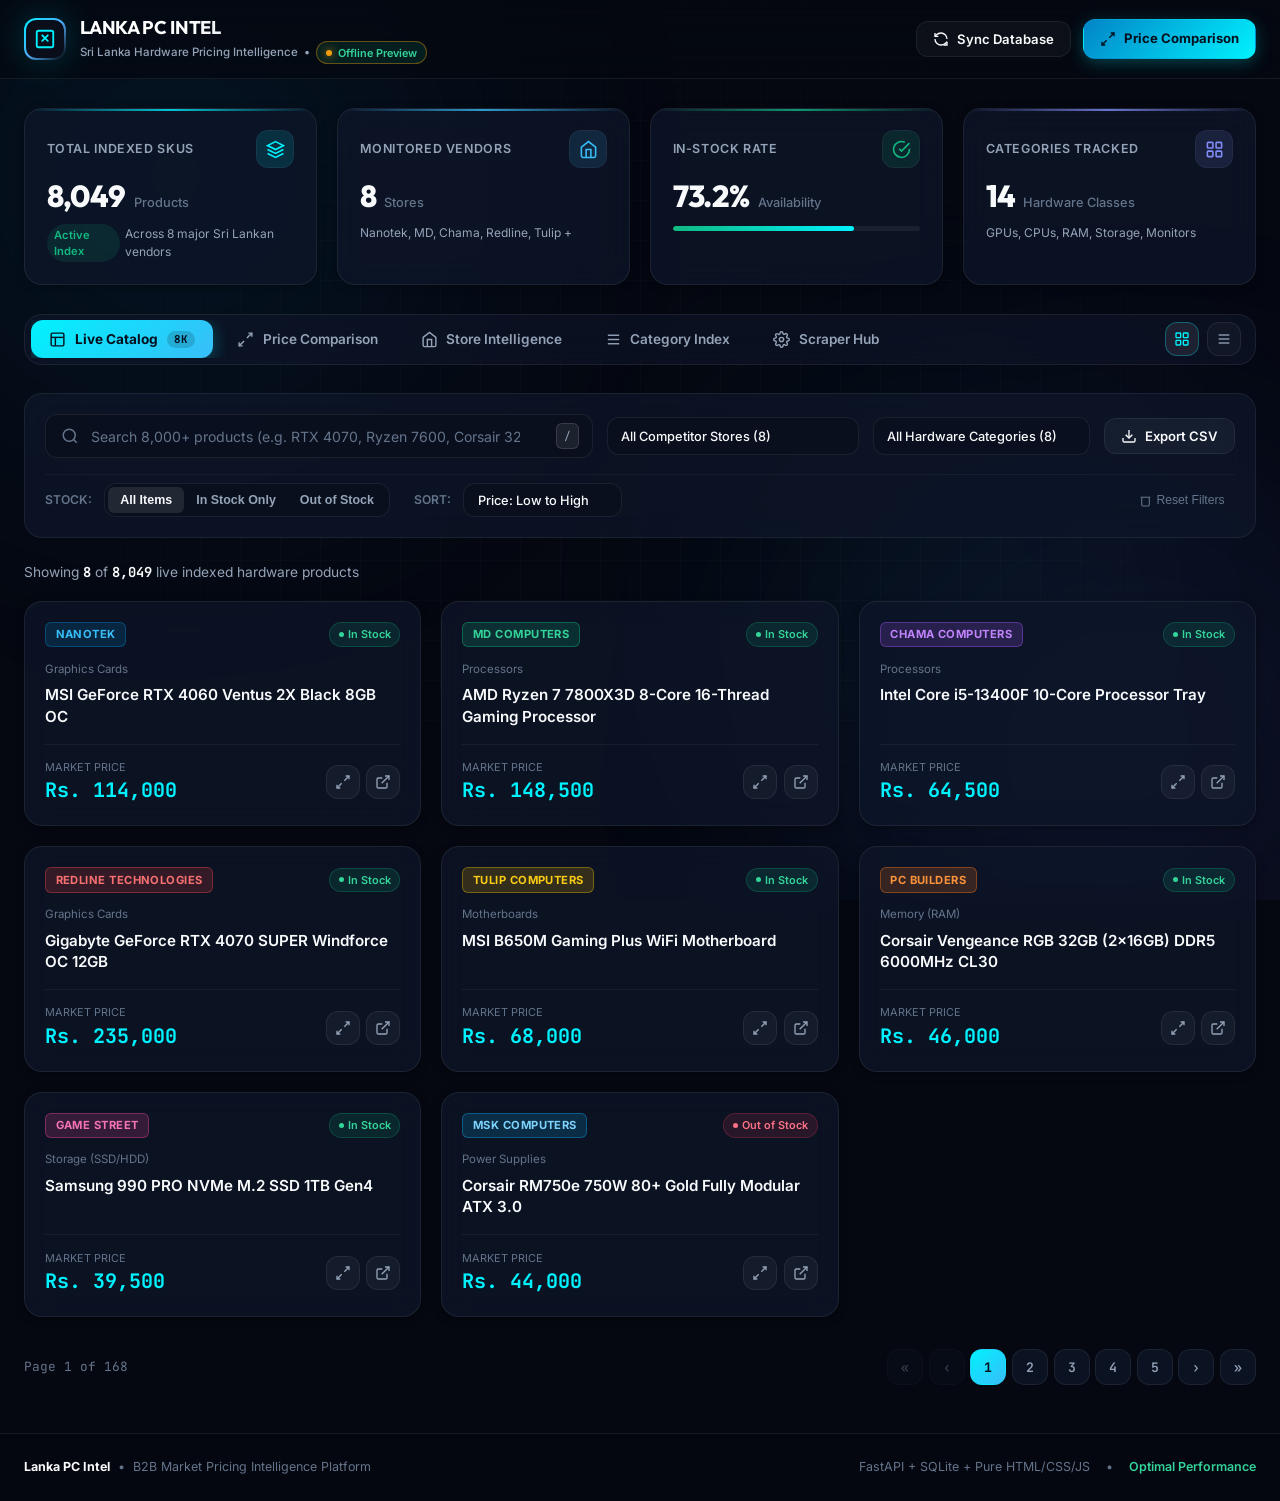
==== index.html @ e661ffe9 "feat: complete pricing intelligence pipeline, store scrapers, and live dashboard" ====
<!DOCTYPE html>
<html lang="en">
<head>
  <meta charset="UTF-8" />
  <meta name="viewport" content="width=device-width, initial-scale=1.0" />
  <title>Lanka PC Intel - Sri Lanka Hardware Market Pricing Intelligence</title>
  <meta name="description" content="Executive B2B Competitor Pricing Intelligence & Scraping Portal for Sri Lankan PC Hardware Stores." />

  <!-- Google Fonts: Outfit (Headings), Inter (Body), JetBrains Mono (Code/Prices) -->
  <link rel="preconnect" href="https://fonts.googleapis.com">
  <link rel="preconnect" href="https://fonts.gstatic.com" crossorigin>
  <link href="https://fonts.googleapis.com/css2?family=Inter:wght@300;400;500;600;700&family=JetBrains+Mono:wght@400;600;700&family=Outfit:wght@400;500;600;700;800&display=swap" rel="stylesheet">

  <!-- Vanilla CSS Stylesheet (Relative Path for standalone support) -->
  <link rel="stylesheet" href="static/css/style.css" />
</head>
<body>
  <!-- Ambient Animated Lighting & Grid Background -->
  <div class="ambient-background" aria-hidden="true">
    <div class="ambient-orb orb-1"></div>
    <div class="ambient-orb orb-2"></div>
    <div class="ambient-orb orb-3"></div>
    <div class="ambient-grid"></div>
  </div>

  <div class="app-wrapper">
    <!-- Sticky Glassmorphic Header -->
    <header class="app-header">
      <div class="header-inner">
        <a href="/" class="brand-section" title="Lanka PC Intelligence">
          <div class="brand-logo-icon">
            <div class="logo-inner">
              <svg xmlns="http://www.w3.org/2000/svg" viewBox="0 0 24 24" fill="none" stroke="currentColor" stroke-width="2" stroke-linecap="round" stroke-linejoin="round">
                <rect width="18" height="18" x="3" y="3" rx="2"/>
                <path d="m9 8 3 3-3 3"/>
                <path d="m15 8-3 3 3 3"/>
              </svg>
            </div>
          </div>
          <div class="brand-details">
            <h1 class="brand-title">LANKA PC INTEL</h1>
            <div class="brand-subtitle">
              <span>Sri Lanka Hardware Pricing Intelligence</span>
              <span>•</span>
              <span id="systemStatusBadge" class="status-badge">
                <span class="pulsing-dot"></span>
                <span>Live Intelligence</span>
              </span>
            </div>
          </div>
        </a>

        <!-- Header Actions -->
        <div class="header-actions">
          <button id="syncDbBtn" class="btn btn-glass" title="Recompile dataset from scraped store CSVs">
            <svg xmlns="http://www.w3.org/2000/svg" viewBox="0 0 24 24" fill="none" stroke="currentColor" stroke-width="2"><path d="M21 12a9 9 0 0 0-9-9 9.75 9.75 0 0 0-6.74 2.74L3 8"/><path d="M3 3v5h5"/><path d="M3 12a9 9 0 0 0 9 9 9.75 9.75 0 0 0 6.74-2.74L21 16"/><path d="M16 21h5v-5"/></svg>
            Sync Database
          </button>
          <a href="#compare" class="btn btn-primary" onclick="window.switchTab('compare')">
            <svg xmlns="http://www.w3.org/2000/svg" viewBox="0 0 24 24" fill="none" stroke="currentColor" stroke-width="2"><path d="M16 3h5v5"/><path d="M8 21H3v-5"/><path d="M21 3 14 10"/><path d="M3 21l7-7"/></svg>
            Price Comparison
          </a>
        </div>
      </div>
    </header>

    <!-- Main Container -->
    <main class="main-container">
      <!-- Executive KPI Cards -->
      <section class="kpi-grid" aria-label="Executive Metrics">
        <div class="kpi-card" style="--border-color: #00f2fe; --icon-bg: rgba(0, 242, 254, 0.12); --icon-color: #00f2fe;">
          <div class="kpi-top">
            <span class="kpi-label">Total Indexed SKUs</span>
            <div class="kpi-icon-wrapper">
              <svg xmlns="http://www.w3.org/2000/svg" viewBox="0 0 24 24" fill="none" stroke="currentColor" stroke-width="2"><polygon points="12 2 2 7 12 12 22 7 12 2"/><polyline points="2 17 12 22 22 17"/><polyline points="2 12 12 17 22 12"/></svg>
            </div>
          </div>
          <div class="kpi-value-row">
            <span id="kpiTotalSkus" class="kpi-value">8,049</span>
            <span class="kpi-unit">Products</span>
          </div>
          <div class="kpi-footer">
            <span class="trend-pill trend-up">Active Index</span> Across 8 major Sri Lankan vendors
          </div>
        </div>

        <div class="kpi-card" style="--border-color: #38bdf8; --icon-bg: rgba(56, 189, 248, 0.12); --icon-color: #38bdf8;">
          <div class="kpi-top">
            <span class="kpi-label">Monitored Vendors</span>
            <div class="kpi-icon-wrapper">
              <svg xmlns="http://www.w3.org/2000/svg" viewBox="0 0 24 24" fill="none" stroke="currentColor" stroke-width="2"><path d="M3 9l9-7 9 7v11a2 2 0 0 1-2 2H5a2 2 0 0 1-2-2z"/><polyline points="9 22 9 12 15 12 15 22"/></svg>
            </div>
          </div>
          <div class="kpi-value-row">
            <span id="kpiActiveStores" class="kpi-value">8</span>
            <span class="kpi-unit">Stores</span>
          </div>
          <div class="kpi-footer">
            <span>Nanotek, MD, Chama, Redline, Tulip +</span>
          </div>
        </div>

        <div class="kpi-card" style="--border-color: #10b981; --icon-bg: rgba(16, 185, 129, 0.12); --icon-color: #10b981;">
          <div class="kpi-top">
            <span class="kpi-label">In-Stock Rate</span>
            <div class="kpi-icon-wrapper">
              <svg xmlns="http://www.w3.org/2000/svg" viewBox="0 0 24 24" fill="none" stroke="currentColor" stroke-width="2"><path d="M22 11.08V12a10 10 0 1 1-5.93-9.14"/><polyline points="22 4 12 14.01 9 11.01"/></svg>
            </div>
          </div>
          <div class="kpi-value-row">
            <span id="kpiInStockRate" class="kpi-value">73.2%</span>
            <span class="kpi-unit">Availability</span>
          </div>
          <div class="progress-track">
            <div id="kpiStockProgress" class="progress-bar" style="width: 73.2%;"></div>
          </div>
        </div>

        <div class="kpi-card" style="--border-color: #818cf8; --icon-bg: rgba(129, 140, 248, 0.12); --icon-color: #818cf8;">
          <div class="kpi-top">
            <span class="kpi-label">Categories Tracked</span>
            <div class="kpi-icon-wrapper">
              <svg xmlns="http://www.w3.org/2000/svg" viewBox="0 0 24 24" fill="none" stroke="currentColor" stroke-width="2"><rect width="7" height="7" x="3" y="3" rx="1"/><rect width="7" height="7" x="14" y="3" rx="1"/><rect width="7" height="7" x="14" y="14" rx="1"/><rect width="7" height="7" x="3" y="14" rx="1"/></svg>
            </div>
          </div>
          <div class="kpi-value-row">
            <span id="kpiCategories" class="kpi-value">14</span>
            <span class="kpi-unit">Hardware Classes</span>
          </div>
          <div class="kpi-footer">
            <span>GPUs, CPUs, RAM, Storage, Monitors</span>
          </div>
        </div>
      </section>

      <!-- Tab Navigation Bar -->
      <nav class="tabs-nav-wrapper" aria-label="Portal Navigation">
        <div class="tabs-group">
          <button class="tab-btn active" data-tab="catalog">
            <svg xmlns="http://www.w3.org/2000/svg" viewBox="0 0 24 24" fill="none" stroke="currentColor" stroke-width="2"><rect width="18" height="18" x="3" y="3" rx="2"/><path d="M3 9h18"/><path d="M9 21V9"/></svg>
            <span>Live Catalog</span>
            <span class="tab-count">8K</span>
          </button>

          <button class="tab-btn" data-tab="compare">
            <svg xmlns="http://www.w3.org/2000/svg" viewBox="0 0 24 24" fill="none" stroke="currentColor" stroke-width="2"><path d="M16 3h5v5"/><path d="M8 21H3v-5"/><path d="M21 3 14 10"/><path d="M3 21l7-7"/></svg>
            <span>Price Comparison</span>
          </button>

          <button class="tab-btn" data-tab="stores">
            <svg xmlns="http://www.w3.org/2000/svg" viewBox="0 0 24 24" fill="none" stroke="currentColor" stroke-width="2"><path d="M3 9l9-7 9 7v11a2 2 0 0 1-2 2H5a2 2 0 0 1-2-2z"/><polyline points="9 22 9 12 15 12 15 22"/></svg>
            <span>Store Intelligence</span>
          </button>

          <button class="tab-btn" data-tab="categories">
            <svg xmlns="http://www.w3.org/2000/svg" viewBox="0 0 24 24" fill="none" stroke="currentColor" stroke-width="2"><path d="M4 6h16"/><path d="M4 12h16"/><path d="M4 18h16"/></svg>
            <span>Category Index</span>
          </button>

          <button class="tab-btn" data-tab="scrapers">
            <svg xmlns="http://www.w3.org/2000/svg" viewBox="0 0 24 24" fill="none" stroke="currentColor" stroke-width="2"><circle cx="12" cy="12" r="3"/><path d="M19.4 15a1.65 1.65 0 0 0 .33 1.82l.06.06a2 2 0 0 1 0 2.83 2 2 0 0 1-2.83 0l-.06-.06a1.65 1.65 0 0 0-1.82-.33 1.65 1.65 0 0 0-1 1.51V21a2 2 0 0 1-2 2 2 2 0 0 1-2-2v-.09A1.65 1.65 0 0 0 9 19.4a1.65 1.65 0 0 0-1.82.33l-.06.06a2 2 0 0 1-2.83 0 2 2 0 0 1 0-2.83l.06-.06a1.65 1.65 0 0 0 .33-1.82 1.65 1.65 0 0 0-1.51-1H3a2 2 0 0 1-2-2 2 2 0 0 1 2-2h.09A1.65 1.65 0 0 0 4.6 9a1.65 1.65 0 0 0-.33-1.82l-.06-.06a2 2 0 0 1 0-2.83 2 2 0 0 1 2.83 0l.06.06a1.65 1.65 0 0 0 1.82.33H9a1.65 1.65 0 0 0 1-1.51V3a2 2 0 0 1 2-2 2 2 0 0 1 2 2v.09a1.65 1.65 0 0 0 1 1.51 1.65 1.65 0 0 0 1.82-.33l.06-.06a2 2 0 0 1 2.83 0 2 2 0 0 1 0 2.83l-.06.06a1.65 1.65 0 0 0-.33 1.82V9a1.65 1.65 0 0 0 1.51 1H21a2 2 0 0 1 2 2 2 2 0 0 1-2 2h-.09a1.65 1.65 0 0 0-1.51 1z"/></svg>
            <span>Scraper Hub</span>
          </button>
        </div>

        <div class="tab-meta-controls">
          <button id="viewGridBtn" class="view-toggle-btn active" title="Grid View">
            <svg xmlns="http://www.w3.org/2000/svg" viewBox="0 0 24 24" fill="none" stroke="currentColor" stroke-width="2"><rect width="7" height="7" x="3" y="3" rx="1"/><rect width="7" height="7" x="14" y="3" rx="1"/><rect width="7" height="7" x="14" y="14" rx="1"/><rect width="7" height="7" x="3" y="14" rx="1"/></svg>
          </button>
          <button id="viewTableBtn" class="view-toggle-btn" title="Table View">
            <svg xmlns="http://www.w3.org/2000/svg" viewBox="0 0 24 24" fill="none" stroke="currentColor" stroke-width="2"><path d="M4 6h16"/><path d="M4 12h16"/><path d="M4 18h16"/></svg>
          </button>
        </div>
      </nav>

      <!-- TAB 1: Live Market Catalog -->
      <section id="tab-catalog" class="tab-content active">
        <!-- Search & Filters Toolbar -->
        <div class="catalog-toolbar">
          <div class="search-main-row">
            <div class="search-input-box">
              <span class="search-icon-decor">
                <svg xmlns="http://www.w3.org/2000/svg" viewBox="0 0 24 24" fill="none" stroke="currentColor" stroke-width="2"><circle cx="11" cy="11" r="8"/><line x1="21" y1="21" x2="16.65" y2="16.65"/></svg>
              </span>
              <input id="catalogSearch" type="text" class="search-input" placeholder="Search 8,000+ products (e.g. RTX 4070, Ryzen 7600, Corsair 32GB, B650)..." />
              <span class="search-key-hint">/</span>
            </div>

            <select id="storeFilter" class="filter-select" style="min-width: 190px;">
              <option value="All">All Competitor Stores</option>
            </select>

            <select id="categoryFilter" class="filter-select" style="min-width: 190px;">
              <option value="All">All Hardware Categories</option>
            </select>

            <button id="exportCsvBtn" class="btn btn-glass" title="Export current results as CSV">
              <svg xmlns="http://www.w3.org/2000/svg" viewBox="0 0 24 24" fill="none" stroke="currentColor" stroke-width="2"><path d="M21 15v4a2 2 0 0 1-2 2H5a2 2 0 0 1-2-2v-4"/><polyline points="7 10 12 15 17 10"/><line x1="12" y1="15" x2="12" y2="3"/></svg>
              Export CSV
            </button>
          </div>

          <!-- Secondary Filters Row -->
          <div class="filter-pills-row">
            <span style="font-size: 0.76rem; color: var(--text-muted); font-weight: 600; text-transform: uppercase;">Stock:</span>
            <div class="stock-toggle-group">
              <button class="stock-toggle-btn active" data-val="All">All Items</button>
              <button class="stock-toggle-btn" data-val="In Stock">In Stock Only</button>
              <button class="stock-toggle-btn" data-val="Out of Stock">Out of Stock</button>
            </div>

            <span style="font-size: 0.76rem; color: var(--text-muted); font-weight: 600; text-transform: uppercase; margin-left: 0.75rem;">Sort:</span>
            <select id="sortSelect" class="filter-select" style="height: 34px;">
              <option value="price_asc">Price: Low to High</option>
              <option value="price_desc">Price: High to Low</option>
              <option value="title_asc">Name: A to Z</option>
              <option value="title_desc">Name: Z to A</option>
            </select>

            <button id="resetFiltersBtn" class="reset-filters-btn">
              <svg xmlns="http://www.w3.org/2000/svg" width="13" height="13" viewBox="0 0 24 24" fill="none" stroke="currentColor" stroke-width="2"><path d="M3 6h18"/><path d="M19 6v14c0 1-1 2-2 2H7c-1 0-2-1-2-2V6"/></svg>
              Reset Filters
            </button>
          </div>
        </div>

        <div class="catalog-header-bar">
          <div id="resultsCount" class="results-count-text">
            Loading hardware catalog...
          </div>
        </div>

        <div id="catalogGrid" class="catalog-grid"></div>

        <div id="catalogTableContainer" class="catalog-table-wrapper" style="display: none;">
          <table class="data-table">
            <thead>
              <tr>
                <th>Vendor</th>
                <th>Hardware Product Name</th>
                <th>Stock Status</th>
                <th style="text-align: right;">Price (LKR)</th>
                <th style="text-align: center;">Actions</th>
              </tr>
            </thead>
            <tbody id="catalogTableBody"></tbody>
          </table>
        </div>

        <div id="paginationWrapper" class="pagination-row"></div>
      </section>

      <!-- TAB 2: Cross-Store Price Comparison Matrix -->
      <section id="tab-compare" class="tab-content">
        <div class="compare-container">
          <div class="compare-hero-card">
            <h2 style="font-family: var(--font-display); font-size: 1.4rem; font-weight: 700; margin-bottom: 0.35rem;">
              Cross-Store Price Comparison Engine
            </h2>
            <p style="font-size: 0.86rem; color: var(--text-secondary); margin-bottom: 1.25rem;">
              Instantly compare identical GPU, CPU, and Component SKUs across all 8 vendors to pinpoint the lowest price and maximum market spread.
            </p>

            <div class="compare-search-row">
              <div class="search-input-box" style="flex: 1;">
                <span class="search-icon-decor">
                  <svg xmlns="http://www.w3.org/2000/svg" viewBox="0 0 24 24" fill="none" stroke="currentColor" stroke-width="2"><circle cx="11" cy="11" r="8"/><line x1="21" y1="21" x2="16.65" y2="16.65"/></svg>
                </span>
                <input id="compareInput" type="text" class="search-input" value="RTX 4060" placeholder="Enter hardware model to compare (e.g. RTX 4060, RTX 4070, 7800X3D, i5 13400)..." />
              </div>
              <button id="compareSubmitBtn" class="btn btn-primary">Compare Prices</button>
            </div>

            <div class="quick-compare-chips">
              <span class="quick-chip-label">Popular Hardware:</span>
              <button class="chip-btn active" data-model="RTX 4060" onclick="window.setCompareChip('RTX 4060')">RTX 4060</button>
              <button class="chip-btn" data-model="RTX 4070" onclick="window.setCompareChip('RTX 4070')">RTX 4070</button>
              <button class="chip-btn" data-model="RX 7800 XT" onclick="window.setCompareChip('RX 7800 XT')">RX 7800 XT</button>
              <button class="chip-btn" data-model="7800X3D" onclick="window.setCompareChip('7800X3D')">Ryzen 7 7800X3D</button>
              <button class="chip-btn" data-model="13400" onclick="window.setCompareChip('13400')">Intel i5 13400</button>
              <button class="chip-btn" data-model="DDR5 32GB" onclick="window.setCompareChip('DDR5 32GB')">32GB DDR5</button>
              <button class="chip-btn" data-model="1TB NVMe" onclick="window.setCompareChip('1TB NVMe')">1TB NVMe Gen4</button>
            </div>
          </div>

          <div id="compareResultsArea"></div>
        </div>
      </section>

      <!-- TAB 3: Competitor Store Intelligence -->
      <section id="tab-stores" class="tab-content">
        <div style="margin-bottom: 1.5rem;">
          <h2 style="font-family: var(--font-display); font-size: 1.4rem; font-weight: 700;">
            Monitored Competitor Stores (Sri Lanka)
          </h2>
          <p style="font-size: 0.85rem; color: var(--text-secondary);">
            Real-time catalog volume, in-stock availability rates, and scraper connectivity per store.
          </p>
        </div>
        <div id="storesGridContainer" class="stores-grid"></div>
      </section>

      <!-- TAB 4: Hardware Taxonomy & Pricing Index -->
      <section id="tab-categories" class="tab-content">
        <div style="margin-bottom: 1.5rem;">
          <h2 style="font-family: var(--font-display); font-size: 1.4rem; font-weight: 700;">
            Hardware Taxonomy Pricing Index
          </h2>
          <p style="font-size: 0.85rem; color: var(--text-secondary);">
            Distribution analysis: average, minimum, and maximum market prices across hardware categories.
          </p>
        </div>
        <div class="catalog-table-wrapper">
          <table class="data-table">
            <thead>
              <tr>
                <th>Hardware Category</th>
                <th style="text-align: right;">Indexed SKUs</th>
                <th style="text-align: right;">Average Price (LKR)</th>
                <th style="text-align: right;">Minimum Price</th>
                <th style="text-align: right;">Maximum Price</th>
              </tr>
            </thead>
            <tbody id="categoryTableBody"></tbody>
          </table>
        </div>
      </section>

      <!-- TAB 5: Scraper Operations Hub -->
      <section id="tab-scrapers" class="tab-content">
        <div class="scraper-hub-container">
          <div class="scraper-hub-banner">
            <div>
              <h2 style="font-family: var(--font-display); font-size: 1.35rem; font-weight: 700; margin-bottom: 0.25rem;">
                Scraper Operations & Ingestion Pipeline
              </h2>
              <p style="font-size: 0.85rem; color: var(--text-secondary); max-width: 600px;">
                Manage the 11 targeted scrapers spanning CSR, SSR, and Playwright browsers. Trigger one-click master dataset recompilation and SQLite DB synchronization.
              </p>
            </div>
            <button id="recompileTriggerBtn" class="btn btn-primary">
              <svg xmlns="http://www.w3.org/2000/svg" viewBox="0 0 24 24" fill="none" stroke="currentColor" stroke-width="2"><path d="M21 12a9 9 0 0 0-9-9 9.75 9.75 0 0 0-6.74 2.74L3 8"/><path d="M3 3v5h5"/><path d="M3 12a9 9 0 0 0 9 9 9.75 9.75 0 0 0 6.74-2.74L21 16"/><path d="M16 21h5v-5"/></svg>
              Re-Index & Compile Master Database
            </button>
          </div>

          <div id="scraperGrid" class="scraper-grid"></div>
        </div>
      </section>
    </main>

    <!-- Product Quick View Modal Dialog -->
    <div id="productModal" class="modal-backdrop" aria-hidden="true">
      <div class="modal-window">
        <div class="modal-header">
          <h3 id="modalTitle" class="modal-title">Product Details</h3>
          <button id="modalCloseBtn" class="modal-close-btn" title="Close">
            <svg xmlns="http://www.w3.org/2000/svg" width="20" height="20" viewBox="0 0 24 24" fill="none" stroke="currentColor" stroke-width="2"><line x1="18" y1="6" x2="6" y2="18"/><line x1="6" y1="6" x2="18" y2="18"/></svg>
          </button>
        </div>
        <div id="modalBody" class="modal-body"></div>
      </div>
    </div>

    <!-- Toast Notifications Floating Container -->
    <div id="toastContainer" class="toast-container" aria-live="polite"></div>

    <!-- Application Footer -->
    <footer class="app-footer">
      <div class="footer-inner">
        <div style="display: flex; align-items: center; gap: 0.5rem;">
          <strong style="color: var(--text-primary);">Lanka PC Intel</strong>
          <span>•</span>
          <span>B2B Market Pricing Intelligence Platform</span>
        </div>
        <div style="display: flex; align-items: center; gap: 1rem;">
          <span>FastAPI + SQLite + Pure HTML/CSS/JS</span>
          <span>•</span>
          <span style="color: #34d399; font-weight: 600;">Optimal Performance</span>
        </div>
      </div>
    </footer>
  </div>

  <!-- Pure Vanilla JavaScript Application Logic -->
  <script src="static/js/app.js"></script>
</body>
</html>
---- static/css/style.css ----
/* ==========================================================================
   Sri Lanka PC Hardware Competitor Pricing Intelligence - Design System
   Pure Vanilla CSS (Zero External Frameworks)
   Design Language: Obsidian Glassmorphism, Luminous Tech Accents, Ultra-Crisp Typography
   ========================================================================== */

:root {
  /* Core Color Palette */
  --bg-void: #050811;
  --bg-card: rgba(15, 23, 42, 0.72);
  --bg-card-hover: rgba(26, 38, 66, 0.82);
  --bg-card-elevated: rgba(22, 33, 59, 0.9);
  --bg-input: rgba(10, 16, 30, 0.85);
  --bg-badge: rgba(255, 255, 255, 0.05);

  /* Borders & Dividers */
  --border-subtle: rgba(255, 255, 255, 0.07);
  --border-focus: rgba(0, 242, 254, 0.5);
  --border-glow: 0 0 20px rgba(0, 242, 254, 0.25);

  /* Luminous Brand Accents */
  --accent-cyan: #00f2fe;
  --accent-cyan-dim: rgba(0, 242, 254, 0.12);
  --accent-blue: #38bdf8;
  --accent-blue-dim: rgba(56, 189, 248, 0.12);
  --accent-purple: #818cf8;
  --accent-purple-dim: rgba(129, 140, 248, 0.12);
  --accent-emerald: #10b981;
  --accent-emerald-dim: rgba(16, 185, 129, 0.12);
  --accent-amber: #f59e0b;
  --accent-amber-dim: rgba(245, 158, 11, 0.12);
  --accent-rose: #f43f5e;
  --accent-rose-dim: rgba(244, 63, 94, 0.12);

  /* Typography Colors */
  --text-primary: #f8fafc;
  --text-secondary: #94a3b8;
  --text-muted: #64748b;
  --text-dim: #475569;

  /* Typography Families */
  --font-display: 'Outfit', -apple-system, BlinkMacSystemFont, 'Segoe UI', Roboto, sans-serif;
  --font-body: 'Inter', -apple-system, BlinkMacSystemFont, 'Segoe UI', Roboto, sans-serif;
  --font-mono: 'JetBrains Mono', monospace;

  /* Spacing & Radii */
  --radius-sm: 6px;
  --radius-md: 12px;
  --radius-lg: 18px;
  --radius-xl: 24px;
  --radius-full: 9999px;

  /* Shadows & Depth */
  --shadow-sm: 0 2px 8px rgba(0, 0, 0, 0.35);
  --shadow-md: 0 8px 24px rgba(0, 0, 0, 0.45);
  --shadow-lg: 0 16px 40px rgba(0, 0, 0, 0.6);
  --shadow-glow-cyan: 0 0 35px rgba(0, 242, 254, 0.2);
  --shadow-glow-emerald: 0 0 30px rgba(16, 185, 129, 0.25);

  /* Transitions */
  --trans-fast: 0.15s cubic-bezier(0.4, 0, 0.2, 1);
  --trans-smooth: 0.25s cubic-bezier(0.4, 0, 0.2, 1);
  --trans-bounce: 0.4s cubic-bezier(0.34, 1.56, 0.64, 1);
}

/* ==========================================================================
   Base Styles & Reset
   ========================================================================== */

*, *::before, *::after {
  box-sizing: border-box;
  margin: 0;
  padding: 0;
}

html {
  font-size: 16px;
  scroll-behavior: smooth;
  height: 100%;
}

body {
  font-family: var(--font-body);
  background-color: var(--bg-void);
  color: var(--text-primary);
  min-height: 100vh;
  display: flex;
  flex-direction: column;
  line-height: 1.5;
  -webkit-font-smoothing: antialiased;
  -moz-osx-font-smoothing: grayscale;
  overflow-x: hidden;
  position: relative;
}

/* Custom Scrollbar */
::-webkit-scrollbar {
  width: 7px;
  height: 7px;
}
::-webkit-scrollbar-track {
  background: rgba(10, 16, 30, 0.5);
}
::-webkit-scrollbar-thumb {
  background: rgba(148, 163, 184, 0.25);
  border-radius: var(--radius-full);
}
::-webkit-scrollbar-thumb:hover {
  background: var(--accent-cyan);
}

/* Selection */
::selection {
  background: rgba(0, 242, 254, 0.25);
  color: #fff;
}

/* ==========================================================================
   Ambient Glowing Background Elements
   ========================================================================== */

.ambient-background {
  position: fixed;
  inset: 0;
  pointer-events: none;
  z-index: 0;
  overflow: hidden;
}

.ambient-orb {
  position: absolute;
  border-radius: 50%;
  filter: blur(140px);
  opacity: 0.22;
  will-change: transform;
}

.orb-1 {
  width: 650px;
  height: 650px;
  background: radial-gradient(circle, #0284c7 0%, rgba(2, 132, 199, 0) 70%);
  top: -150px;
  left: -150px;
  animation: orbFloat1 24s ease-in-out infinite alternate;
}

.orb-2 {
  width: 700px;
  height: 700px;
  background: radial-gradient(circle, #6366f1 0%, rgba(99, 102, 241, 0) 70%);
  bottom: -200px;
  right: -200px;
  animation: orbFloat2 28s ease-in-out infinite alternate;
}

.orb-3 {
  width: 500px;
  height: 500px;
  background: radial-gradient(circle, #00f2fe 0%, rgba(0, 242, 254, 0) 70%);
  top: 40%;
  left: 55%;
  opacity: 0.12;
  animation: orbFloat3 20s ease-in-out infinite alternate;
}

.ambient-grid {
  position: absolute;
  inset: 0;
  background-image: 
    linear-gradient(rgba(255, 255, 255, 0.02) 1px, transparent 1px),
    linear-gradient(90deg, rgba(255, 255, 255, 0.02) 1px, transparent 1px);
  background-size: 40px 40px;
  mask-image: radial-gradient(ellipse at center, black 40%, transparent 80%);
  -webkit-mask-image: radial-gradient(ellipse at center, black 40%, transparent 80%);
}

@keyframes orbFloat1 {
  0% { transform: translate(0, 0) scale(1); }
  100% { transform: translate(120px, 80px) scale(1.15); }
}

@keyframes orbFloat2 {
  0% { transform: translate(0, 0) scale(1); }
  100% { transform: translate(-100px, -90px) scale(1.2); }
}

@keyframes orbFloat3 {
  0% { transform: translate(0, 0) scale(1); }
  100% { transform: translate(-80px, 60px) scale(0.9); }
}

/* ==========================================================================
   Application Container & Layout
   ========================================================================== */

.app-wrapper {
  position: relative;
  z-index: 1;
  display: flex;
  flex-direction: column;
  min-height: 100vh;
}

.main-container {
  width: 100%;
  max-width: 1540px;
  margin: 0 auto;
  padding: 0 1.5rem 3rem 1.5rem;
  flex: 1;
}

/* ==========================================================================
   Header & Navigation
   ========================================================================== */

.app-header {
  position: sticky;
  top: 0;
  z-index: 100;
  background: rgba(5, 8, 17, 0.75);
  backdrop-filter: blur(20px);
  -webkit-backdrop-filter: blur(20px);
  border-bottom: 1px solid var(--border-subtle);
  padding: 0.85rem 1.5rem;
  transition: var(--trans-smooth);
}

.header-inner {
  max-width: 1540px;
  margin: 0 auto;
  display: flex;
  align-items: center;
  justify-content: space-between;
  gap: 1.5rem;
}

.brand-section {
  display: flex;
  align-items: center;
  gap: 0.85rem;
  text-decoration: none;
  color: inherit;
}

.brand-logo-icon {
  width: 42px;
  height: 42px;
  border-radius: var(--radius-md);
  background: linear-gradient(135deg, #00f2fe 0%, #4facfe 50%, #000 100%);
  padding: 2px;
  display: flex;
  align-items: center;
  justify-content: center;
  box-shadow: var(--shadow-glow-cyan);
}

.logo-inner {
  width: 100%;
  height: 100%;
  background: #090e1a;
  border-radius: 10px;
  display: flex;
  align-items: center;
  justify-content: center;
}

.logo-inner svg {
  width: 22px;
  height: 22px;
  color: var(--accent-cyan);
}

.brand-details {
  display: flex;
  flex-direction: column;
}

.brand-title {
  font-family: var(--font-display);
  font-size: 1.15rem;
  font-weight: 700;
  letter-spacing: -0.02em;
  background: linear-gradient(120deg, #ffffff 30%, #94a3b8 100%);
  -webkit-background-clip: text;
  -webkit-text-fill-color: transparent;
}

.brand-subtitle {
  font-size: 0.72rem;
  color: var(--text-secondary);
  display: flex;
  align-items: center;
  gap: 0.4rem;
  font-weight: 500;
}

.status-badge {
  display: inline-flex;
  align-items: center;
  gap: 0.35rem;
  padding: 0.15rem 0.55rem;
  background: rgba(16, 185, 129, 0.12);
  border: 1px solid rgba(16, 185, 129, 0.3);
  border-radius: var(--radius-full);
  font-size: 0.68rem;
  color: #34d399;
  font-weight: 600;
}

.pulsing-dot {
  width: 6px;
  height: 6px;
  background-color: #10b981;
  border-radius: 50%;
  box-shadow: 0 0 10px #10b981;
  animation: pulseDot 2s cubic-bezier(0.4, 0, 0.6, 1) infinite;
}

@keyframes pulseDot {
  0%, 100% { opacity: 1; transform: scale(1); }
  50% { opacity: 0.4; transform: scale(0.8); }
}

.header-actions {
  display: flex;
  align-items: center;
  gap: 0.75rem;
}

/* App Action Buttons */
.btn {
  display: inline-flex;
  align-items: center;
  justify-content: center;
  gap: 0.5rem;
  padding: 0.55rem 1rem;
  border-radius: var(--radius-md);
  font-family: var(--font-body);
  font-size: 0.82rem;
  font-weight: 600;
  cursor: pointer;
  transition: all var(--trans-smooth);
  border: 1px solid transparent;
  outline: none;
  white-space: nowrap;
  text-decoration: none;
  user-select: none;
}

.btn svg {
  width: 16px;
  height: 16px;
  flex-shrink: 0;
}

.btn-glass {
  background: rgba(255, 255, 255, 0.04);
  color: var(--text-primary);
  border-color: var(--border-subtle);
  backdrop-filter: blur(10px);
}

.btn-glass:hover {
  background: rgba(255, 255, 255, 0.08);
  border-color: rgba(255, 255, 255, 0.15);
  transform: translateY(-1px);
}

.btn-primary {
  background: linear-gradient(135deg, #0284c7 0%, #00f2fe 100%);
  color: #04101e;
  font-weight: 700;
  box-shadow: 0 4px 16px rgba(0, 242, 254, 0.25);
}

.btn-primary:hover {
  box-shadow: 0 6px 22px rgba(0, 242, 254, 0.45);
  transform: translateY(-1.5px);
}

.btn-primary:active {
  transform: translateY(0);
}

.btn-sm {
  padding: 0.35rem 0.75rem;
  font-size: 0.75rem;
  border-radius: var(--radius-sm);
}

/* ==========================================================================
   Executive KPI Metrics Section
   ========================================================================== */

.kpi-grid {
  display: grid;
  grid-template-columns: repeat(auto-fit, minmax(240px, 1fr));
  gap: 1.25rem;
  margin: 1.8rem 0;
}

.kpi-card {
  background: var(--bg-card);
  backdrop-filter: blur(16px);
  -webkit-backdrop-filter: blur(16px);
  border: 1px solid var(--border-subtle);
  border-radius: var(--radius-lg);
  padding: 1.35rem;
  position: relative;
  overflow: hidden;
  transition: all var(--trans-smooth);
  box-shadow: var(--shadow-sm);
}

.kpi-card::before {
  content: '';
  position: absolute;
  top: 0;
  left: 0;
  right: 0;
  height: 2px;
  background: linear-gradient(90deg, transparent, var(--border-color, var(--accent-cyan)), transparent);
  opacity: 0.8;
}

.kpi-card:hover {
  transform: translateY(-3px);
  border-color: rgba(255, 255, 255, 0.15);
  box-shadow: var(--shadow-md);
}

.kpi-top {
  display: flex;
  align-items: center;
  justify-content: space-between;
  margin-bottom: 0.75rem;
}

.kpi-label {
  font-size: 0.78rem;
  font-weight: 600;
  color: var(--text-secondary);
  text-transform: uppercase;
  letter-spacing: 0.05em;
}

.kpi-icon-wrapper {
  width: 38px;
  height: 38px;
  border-radius: var(--radius-md);
  display: flex;
  align-items: center;
  justify-content: center;
  background: var(--icon-bg, var(--accent-cyan-dim));
  color: var(--icon-color, var(--accent-cyan));
  border: 1px solid rgba(255, 255, 255, 0.05);
}

.kpi-icon-wrapper svg {
  width: 19px;
  height: 19px;
}

.kpi-value-row {
  display: flex;
  align-items: baseline;
  gap: 0.5rem;
}

.kpi-value {
  font-family: var(--font-display);
  font-size: 1.9rem;
  font-weight: 800;
  letter-spacing: -0.02em;
  color: var(--text-primary);
  line-height: 1.1;
}

.kpi-unit {
  font-size: 0.8rem;
  color: var(--text-muted);
  font-weight: 500;
}

.kpi-footer {
  margin-top: 0.65rem;
  font-size: 0.75rem;
  color: var(--text-secondary);
  display: flex;
  align-items: center;
  gap: 0.35rem;
}

.trend-pill {
  display: inline-flex;
  align-items: center;
  gap: 0.2rem;
  padding: 0.15rem 0.45rem;
  border-radius: var(--radius-full);
  font-size: 0.7rem;
  font-weight: 600;
}

.trend-up {
  background: var(--accent-emerald-dim);
  color: var(--accent-emerald);
}

.progress-track {
  width: 100%;
  height: 5px;
  background: rgba(255, 255, 255, 0.06);
  border-radius: var(--radius-full);
  margin-top: 0.75rem;
  overflow: hidden;
}

.progress-bar {
  height: 100%;
  border-radius: var(--radius-full);
  background: linear-gradient(90deg, #10b981, #00f2fe);
  transition: width 1s ease-in-out;
}

/* ==========================================================================
   Tab Navigation Bar
   ========================================================================== */

.tabs-nav-wrapper {
  background: rgba(15, 23, 42, 0.6);
  backdrop-filter: blur(16px);
  border: 1px solid var(--border-subtle);
  border-radius: var(--radius-lg);
  padding: 0.35rem;
  margin-bottom: 1.75rem;
  display: flex;
  align-items: center;
  justify-content: space-between;
  gap: 0.5rem;
  flex-wrap: wrap;
}

.tabs-group {
  display: flex;
  align-items: center;
  gap: 0.35rem;
  overflow-x: auto;
  max-width: 100%;
  scrollbar-width: none;
}
.tabs-group::-webkit-scrollbar {
  display: none;
}

.tab-btn {
  display: inline-flex;
  align-items: center;
  gap: 0.55rem;
  padding: 0.65rem 1.15rem;
  background: transparent;
  color: var(--text-secondary);
  border: none;
  border-radius: var(--radius-md);
  font-family: var(--font-body);
  font-size: 0.85rem;
  font-weight: 600;
  cursor: pointer;
  transition: all var(--trans-smooth);
  white-space: nowrap;
}

.tab-btn svg {
  width: 17px;
  height: 17px;
}

.tab-btn:hover {
  color: var(--text-primary);
  background: rgba(255, 255, 255, 0.04);
}

.tab-btn.active {
  color: #04101e;
  background: linear-gradient(135deg, #00f2fe 0%, #38bdf8 100%);
  font-weight: 700;
  box-shadow: 0 4px 18px rgba(0, 242, 254, 0.3);
}

.tab-count {
  font-size: 0.68rem;
  padding: 0.1rem 0.45rem;
  border-radius: var(--radius-full);
  background: rgba(0, 0, 0, 0.15);
  color: inherit;
  font-family: var(--font-mono);
}

.tab-btn:not(.active) .tab-count {
  background: rgba(255, 255, 255, 0.08);
  color: var(--text-muted);
}

.tab-meta-controls {
  display: flex;
  align-items: center;
  gap: 0.5rem;
  padding-right: 0.5rem;
}

.view-toggle-btn {
  width: 34px;
  height: 34px;
  border-radius: var(--radius-md);
  display: flex;
  align-items: center;
  justify-content: center;
  background: rgba(255, 255, 255, 0.03);
  border: 1px solid var(--border-subtle);
  color: var(--text-secondary);
  cursor: pointer;
  transition: var(--trans-fast);
}

.view-toggle-btn.active, .view-toggle-btn:hover {
  background: rgba(255, 255, 255, 0.08);
  color: var(--accent-cyan);
  border-color: rgba(0, 242, 254, 0.3);
}

.view-toggle-btn svg {
  width: 16px;
  height: 16px;
}

/* ==========================================================================
   Tab Content Sections
   ========================================================================== */

.tab-content {
  display: none;
  animation: fadeInContent 0.3s ease-in-out;
}

.tab-content.active {
  display: block;
}

@keyframes fadeInContent {
  from { opacity: 0; transform: translateY(6px); }
  to { opacity: 1; transform: translateY(0); }
}

/* ==========================================================================
   Filter & Search Toolbar (Catalog Tab)
   ========================================================================== */

.catalog-toolbar {
  background: var(--bg-card);
  backdrop-filter: blur(16px);
  border: 1px solid var(--border-subtle);
  border-radius: var(--radius-lg);
  padding: 1.25rem;
  margin-bottom: 1.5rem;
  display: flex;
  flex-direction: column;
  gap: 1rem;
}

.search-main-row {
  display: flex;
  gap: 0.85rem;
  align-items: center;
  flex-wrap: wrap;
}

.search-input-box {
  flex: 1;
  min-width: 260px;
  position: relative;
  display: flex;
  align-items: center;
}

.search-icon-decor {
  position: absolute;
  left: 1rem;
  color: var(--text-muted);
  pointer-events: none;
  display: flex;
}

.search-icon-decor svg {
  width: 18px;
  height: 18px;
}

.search-input {
  width: 100%;
  height: 44px;
  padding: 0 4.5rem 0 2.8rem;
  background: var(--bg-input);
  border: 1px solid var(--border-subtle);
  border-radius: var(--radius-md);
  color: var(--text-primary);
  font-family: var(--font-body);
  font-size: 0.88rem;
  outline: none;
  transition: all var(--trans-smooth);
}

.search-input:focus {
  border-color: var(--accent-cyan);
  box-shadow: var(--border-glow);
  background: rgba(14, 23, 42, 0.95);
}

.search-input::placeholder {
  color: var(--text-muted);
}

.search-key-hint {
  position: absolute;
  right: 0.85rem;
  padding: 0.2rem 0.45rem;
  background: rgba(255, 255, 255, 0.08);
  border: 1px solid rgba(255, 255, 255, 0.12);
  border-radius: var(--radius-sm);
  font-size: 0.7rem;
  font-family: var(--font-mono);
  color: var(--text-secondary);
  pointer-events: none;
}

.filter-pills-row {
  display: flex;
  align-items: center;
  gap: 0.75rem;
  flex-wrap: wrap;
  padding-top: 0.5rem;
  border-top: 1px solid rgba(255, 255, 255, 0.04);
}

.filter-select {
  height: 38px;
  padding: 0 2rem 0 0.85rem;
  background: var(--bg-input);
  border: 1px solid var(--border-subtle);
  border-radius: var(--radius-md);
  color: var(--text-primary);
  font-family: var(--font-body);
  font-size: 0.8rem;
  font-weight: 500;
  cursor: pointer;
  outline: none;
  appearance: none;
  background-image: url("data:image/svg2+xml,%3Csvg xmlns='http://www.w3.org/2000/svg' width='16' height='16' viewBox='0 0 24 24' fill='none' stroke='%2394a3b8' stroke-width='2' stroke-linecap='round' stroke-linejoin='round'%3E%3Cpolyline points='6 9 12 15 18 9'%3E%3C/polyline%3E%3C/svg%3E");
  background-repeat: no-repeat;
  background-position: right 0.65rem center;
  transition: var(--trans-smooth);
}

.filter-select:focus {
  border-color: var(--accent-cyan);
}

.filter-select option {
  background-color: #0d1527;
  color: #f8fafc;
}

.stock-toggle-group {
  display: flex;
  align-items: center;
  background: var(--bg-input);
  border: 1px solid var(--border-subtle);
  border-radius: var(--radius-md);
  padding: 0.2rem;
}

.stock-toggle-btn {
  padding: 0.35rem 0.75rem;
  font-size: 0.78rem;
  font-weight: 600;
  background: transparent;
  border: none;
  border-radius: var(--radius-sm);
  color: var(--text-secondary);
  cursor: pointer;
  transition: var(--trans-fast);
}

.stock-toggle-btn.active {
  background: rgba(255, 255, 255, 0.1);
  color: var(--text-primary);
}

.stock-toggle-btn[data-val="In Stock"].active {
  background: var(--accent-emerald-dim);
  color: var(--accent-emerald);
}

.reset-filters-btn {
  margin-left: auto;
  font-size: 0.76rem;
  color: var(--text-muted);
  background: transparent;
  border: none;
  cursor: pointer;
  display: inline-flex;
  align-items: center;
  gap: 0.3rem;
  padding: 0.4rem 0.65rem;
  border-radius: var(--radius-sm);
  transition: var(--trans-fast);
}

.reset-filters-btn:hover {
  color: var(--accent-rose);
  background: var(--accent-rose-dim);
}

/* ==========================================================================
   Catalog View: Product Grid & List
   ========================================================================== */

.catalog-header-bar {
  display: flex;
  align-items: center;
  justify-content: space-between;
  margin-bottom: 1.15rem;
}

.results-count-text {
  font-size: 0.86rem;
  color: var(--text-secondary);
}

.results-count-bold {
  font-weight: 700;
  color: var(--text-primary);
  font-family: var(--font-mono);
}

.catalog-grid {
  display: grid;
  grid-template-columns: repeat(auto-fill, minmax(310px, 1fr));
  gap: 1.25rem;
}

/* Product Card */
.product-card {
  background: var(--bg-card);
  backdrop-filter: blur(14px);
  -webkit-backdrop-filter: blur(14px);
  border: 1px solid var(--border-subtle);
  border-radius: var(--radius-lg);
  padding: 1.25rem;
  display: flex;
  flex-direction: column;
  justify-content: space-between;
  position: relative;
  transition: all var(--trans-smooth);
  box-shadow: var(--shadow-sm);
}

.product-card:hover {
  border-color: rgba(0, 242, 254, 0.4);
  transform: translateY(-4px);
  box-shadow: var(--shadow-md), 0 0 20px rgba(0, 242, 254, 0.12);
  background: var(--bg-card-hover);
}

.product-card-top {
  display: flex;
  align-items: center;
  justify-content: space-between;
  gap: 0.5rem;
  margin-bottom: 0.85rem;
}

.store-badge {
  font-size: 0.7rem;
  font-weight: 700;
  text-transform: uppercase;
  letter-spacing: 0.04em;
  padding: 0.2rem 0.6rem;
  border-radius: var(--radius-sm);
  background: rgba(255, 255, 255, 0.06);
  color: var(--text-primary);
  border: 1px solid rgba(255, 255, 255, 0.08);
}

/* Dynamic Store Color Badges */
.store-badge[data-store*="Nanotek"] {
  background: rgba(2, 132, 199, 0.18);
  color: #38bdf8;
  border-color: rgba(2, 132, 199, 0.4);
}
.store-badge[data-store*="Chama"] {
  background: rgba(168, 85, 247, 0.18);
  color: #c084fc;
  border-color: rgba(168, 85, 247, 0.4);
}
.store-badge[data-store*="Redline"] {
  background: rgba(239, 68, 68, 0.18);
  color: #f87171;
  border-color: rgba(239, 68, 68, 0.4);
}
.store-badge[data-store*="MD"] {
  background: rgba(16, 185, 129, 0.18);
  color: #34d399;
  border-color: rgba(16, 185, 129, 0.4);
}
.store-badge[data-store*="Tulip"] {
  background: rgba(234, 179, 8, 0.18);
  color: #facc15;
  border-color: rgba(234, 179, 8, 0.4);
}
.store-badge[data-store*="PC Builders"] {
  background: rgba(249, 115, 22, 0.18);
  color: #fb923c;
  border-color: rgba(249, 115, 22, 0.4);
}
.store-badge[data-store*="Game Street"] {
  background: rgba(236, 72, 153, 0.18);
  color: #f472b6;
  border-color: rgba(236, 72, 153, 0.4);
}
.store-badge[data-store*="MSK"] {
  background: rgba(14, 165, 233, 0.18);
  color: #7dd3fc;
  border-color: rgba(14, 165, 233, 0.4);
}

.stock-pill {
  font-size: 0.68rem;
  font-weight: 600;
  padding: 0.2rem 0.55rem;
  border-radius: var(--radius-full);
  display: inline-flex;
  align-items: center;
  gap: 0.25rem;
}

.stock-pill.in-stock {
  background: var(--accent-emerald-dim);
  color: #34d399;
  border: 1px solid rgba(16, 185, 129, 0.25);
}

.stock-pill.out-of-stock {
  background: var(--accent-rose-dim);
  color: #fb7185;
  border: 1px solid rgba(244, 63, 94, 0.25);
}

.category-tag {
  font-size: 0.72rem;
  color: var(--text-muted);
  margin-bottom: 0.4rem;
  display: block;
}

.product-title {
  font-size: 0.95rem;
  font-weight: 600;
  color: var(--text-primary);
  line-height: 1.4;
  margin-bottom: 1rem;
  display: -webkit-box;
  -webkit-line-clamp: 2;
  -webkit-box-orient: vertical;
  overflow: hidden;
  height: 2.7rem;
}

.product-card-bottom {
  margin-top: auto;
  padding-top: 0.9rem;
  border-top: 1px solid rgba(255, 255, 255, 0.05);
  display: flex;
  align-items: center;
  justify-content: space-between;
}

.price-box {
  display: flex;
  flex-direction: column;
}

.price-label {
  font-size: 0.68rem;
  color: var(--text-muted);
  text-transform: uppercase;
}

.price-val {
  font-family: var(--font-mono);
  font-size: 1.25rem;
  font-weight: 700;
  color: var(--accent-cyan);
}

.card-actions {
  display: flex;
  gap: 0.4rem;
}

.btn-icon-action {
  width: 34px;
  height: 34px;
  border-radius: var(--radius-md);
  display: flex;
  align-items: center;
  justify-content: center;
  background: rgba(255, 255, 255, 0.04);
  border: 1px solid var(--border-subtle);
  color: var(--text-secondary);
  cursor: pointer;
  text-decoration: none;
  transition: var(--trans-fast);
}

.btn-icon-action:hover {
  background: rgba(0, 242, 254, 0.15);
  color: var(--accent-cyan);
  border-color: rgba(0, 242, 254, 0.35);
  transform: scale(1.05);
}

.btn-icon-action svg {
  width: 16px;
  height: 16px;
}

/* Catalog Table View */
.catalog-table-wrapper {
  background: var(--bg-card);
  backdrop-filter: blur(16px);
  border: 1px solid var(--border-subtle);
  border-radius: var(--radius-lg);
  overflow-x: auto;
  box-shadow: var(--shadow-sm);
}

.data-table {
  width: 100%;
  border-collapse: collapse;
  text-align: left;
}

.data-table th {
  padding: 0.9rem 1.15rem;
  font-size: 0.74rem;
  font-weight: 600;
  text-transform: uppercase;
  letter-spacing: 0.06em;
  color: var(--text-muted);
  background: rgba(10, 16, 30, 0.6);
  border-bottom: 1px solid var(--border-subtle);
  white-space: nowrap;
}

.data-table td {
  padding: 1rem 1.15rem;
  font-size: 0.85rem;
  color: var(--text-primary);
  border-bottom: 1px solid rgba(255, 255, 255, 0.03);
  vertical-align: middle;
}

.data-table tr:hover td {
  background: rgba(255, 255, 255, 0.02);
}

/* Pagination */
.pagination-row {
  display: flex;
  align-items: center;
  justify-content: space-between;
  margin-top: 2rem;
  gap: 1rem;
  flex-wrap: wrap;
}

.pagination-controls {
  display: flex;
  align-items: center;
  gap: 0.35rem;
}

.page-btn {
  min-width: 36px;
  height: 36px;
  padding: 0 0.5rem;
  border-radius: var(--radius-md);
  background: var(--bg-card);
  border: 1px solid var(--border-subtle);
  color: var(--text-secondary);
  font-size: 0.82rem;
  font-family: var(--font-mono);
  font-weight: 600;
  display: flex;
  align-items: center;
  justify-content: center;
  cursor: pointer;
  transition: var(--trans-fast);
}

.page-btn:hover:not(:disabled) {
  background: rgba(255, 255, 255, 0.08);
  color: var(--text-primary);
  border-color: rgba(255, 255, 255, 0.15);
}

.page-btn.active {
  background: linear-gradient(135deg, #00f2fe 0%, #38bdf8 100%);
  color: #04101e;
  border-color: transparent;
  font-weight: 700;
}

.page-btn:disabled {
  opacity: 0.35;
  cursor: not-allowed;
}

/* ==========================================================================
   Tab 2: Cross-Store Price Comparison Matrix
   ========================================================================== */

.compare-container {
  display: flex;
  flex-direction: column;
  gap: 1.5rem;
}

.compare-hero-card {
  background: linear-gradient(135deg, rgba(15, 23, 42, 0.85) 0%, rgba(20, 30, 55, 0.85) 100%);
  backdrop-filter: blur(20px);
  border: 1px solid rgba(0, 242, 254, 0.25);
  border-radius: var(--radius-xl);
  padding: 1.75rem;
  box-shadow: var(--shadow-glow-cyan);
}

.compare-search-row {
  display: flex;
  gap: 0.75rem;
  margin-bottom: 1.25rem;
}

.quick-compare-chips {
  display: flex;
  align-items: center;
  gap: 0.5rem;
  flex-wrap: wrap;
}

.quick-chip-label {
  font-size: 0.75rem;
  color: var(--text-muted);
  font-weight: 600;
}

.chip-btn {
  padding: 0.35rem 0.8rem;
  border-radius: var(--radius-full);
  background: rgba(255, 255, 255, 0.05);
  border: 1px solid rgba(255, 255, 255, 0.08);
  color: var(--text-secondary);
  font-size: 0.78rem;
  font-weight: 500;
  cursor: pointer;
  transition: var(--trans-smooth);
}

.chip-btn:hover {
  background: rgba(0, 242, 254, 0.12);
  color: var(--accent-cyan);
  border-color: rgba(0, 242, 254, 0.3);
  transform: translateY(-1px);
}

.chip-btn.active {
  background: var(--accent-cyan-dim);
  color: var(--accent-cyan);
  border-color: var(--accent-cyan);
  font-weight: 700;
}

.compare-analysis-grid {
  display: grid;
  grid-template-columns: repeat(auto-fit, minmax(260px, 1fr));
  gap: 1.25rem;
  margin-top: 1.5rem;
}

.best-deal-card {
  background: rgba(16, 185, 129, 0.08);
  border: 1px solid rgba(16, 185, 129, 0.35);
  border-radius: var(--radius-lg);
  padding: 1.5rem;
  box-shadow: var(--shadow-glow-emerald);
  position: relative;
  overflow: hidden;
}

.best-deal-ribbon {
  position: absolute;
  top: 1rem;
  right: -2rem;
  background: #10b981;
  color: #04101e;
  font-size: 0.65rem;
  font-weight: 800;
  text-transform: uppercase;
  letter-spacing: 0.08em;
  padding: 0.2rem 2.5rem;
  transform: rotate(45deg);
}

.deal-vendor {
  font-size: 0.85rem;
  font-weight: 700;
  color: var(--accent-emerald);
  text-transform: uppercase;
  margin-bottom: 0.35rem;
}

.deal-title {
  font-size: 1rem;
  font-weight: 600;
  margin-bottom: 0.75rem;
  line-height: 1.4;
}

.deal-price {
  font-family: var(--font-mono);
  font-size: 2rem;
  font-weight: 800;
  color: #34d399;
}

.savings-card {
  background: rgba(15, 23, 42, 0.7);
  border: 1px solid var(--border-subtle);
  border-radius: var(--radius-lg);
  padding: 1.5rem;
  display: flex;
  flex-direction: column;
  justify-content: space-between;
}

.price-spread-bar-wrapper {
  margin-top: 1rem;
}

.spread-bar-header {
  display: flex;
  justify-content: space-between;
  font-size: 0.74rem;
  color: var(--text-muted);
  margin-bottom: 0.4rem;
}

.spread-track {
  width: 100%;
  height: 8px;
  background: rgba(255, 255, 255, 0.08);
  border-radius: var(--radius-full);
  overflow: hidden;
  position: relative;
}

.spread-fill {
  height: 100%;
  background: linear-gradient(90deg, #10b981 0%, #f59e0b 50%, #f43f5e 100%);
  border-radius: var(--radius-full);
}

/* ==========================================================================
   Tab 3: Competitor Store Intelligence
   ========================================================================== */

.stores-grid {
  display: grid;
  grid-template-columns: repeat(auto-fill, minmax(320px, 1fr));
  gap: 1.35rem;
}

.store-intel-card {
  background: var(--bg-card);
  backdrop-filter: blur(16px);
  border: 1px solid var(--border-subtle);
  border-radius: var(--radius-lg);
  padding: 1.5rem;
  display: flex;
  flex-direction: column;
  justify-content: space-between;
  transition: all var(--trans-smooth);
}

.store-intel-card:hover {
  transform: translateY(-3px);
  border-color: rgba(255, 255, 255, 0.15);
  box-shadow: var(--shadow-md);
}

.store-intel-header {
  display: flex;
  align-items: center;
  justify-content: space-between;
  margin-bottom: 1.25rem;
}

.store-intel-name {
  font-family: var(--font-display);
  font-size: 1.15rem;
  font-weight: 700;
  color: var(--text-primary);
}

.store-tech-pill {
  font-size: 0.65rem;
  font-family: var(--font-mono);
  padding: 0.2rem 0.5rem;
  background: rgba(255, 255, 255, 0.05);
  border-radius: var(--radius-sm);
  color: var(--text-secondary);
}

.store-stats-row {
  display: grid;
  grid-template-columns: 1fr 1fr;
  gap: 1rem;
  margin-bottom: 1.25rem;
}

.store-stat-box {
  background: rgba(10, 16, 30, 0.6);
  padding: 0.85rem;
  border-radius: var(--radius-md);
  border: 1px solid rgba(255, 255, 255, 0.04);
}

.store-stat-label {
  font-size: 0.7rem;
  color: var(--text-muted);
  text-transform: uppercase;
}

.store-stat-val {
  font-family: var(--font-mono);
  font-size: 1.25rem;
  font-weight: 700;
  color: var(--text-primary);
}

/* ==========================================================================
   Tab 5: Scraper Hub
   ========================================================================== */

.scraper-hub-container {
  display: flex;
  flex-direction: column;
  gap: 1.5rem;
}

.scraper-hub-banner {
  background: linear-gradient(135deg, rgba(14, 165, 233, 0.15) 0%, rgba(99, 102, 241, 0.15) 100%);
  border: 1px solid rgba(56, 189, 248, 0.25);
  border-radius: var(--radius-xl);
  padding: 1.75rem;
  display: flex;
  align-items: center;
  justify-content: space-between;
  gap: 1.5rem;
  flex-wrap: wrap;
}

.scraper-grid {
  display: grid;
  grid-template-columns: repeat(auto-fill, minmax(300px, 1fr));
  gap: 1.2rem;
}

.scraper-card {
  background: var(--bg-card);
  backdrop-filter: blur(14px);
  border: 1px solid var(--border-subtle);
  border-radius: var(--radius-lg);
  padding: 1.25rem;
  display: flex;
  flex-direction: column;
  justify-content: space-between;
}

.scraper-status-dot {
  width: 8px;
  height: 8px;
  border-radius: 50%;
  background: #10b981;
  display: inline-block;
  box-shadow: 0 0 8px #10b981;
}

/* ==========================================================================
   Modals & Dialogs
   ========================================================================== */

.modal-backdrop {
  position: fixed;
  inset: 0;
  background: rgba(3, 5, 12, 0.8);
  backdrop-filter: blur(12px);
  z-index: 1000;
  display: none;
  align-items: center;
  justify-content: center;
  padding: 1.5rem;
  animation: fadeInModal 0.2s ease-out;
}

.modal-backdrop.active {
  display: flex;
}

.modal-window {
  background: #0d1527;
  border: 1px solid rgba(255, 255, 255, 0.12);
  border-radius: var(--radius-xl);
  width: 100%;
  max-width: 680px;
  max-height: 90vh;
  overflow-y: auto;
  box-shadow: var(--shadow-lg);
  animation: scaleUpModal 0.25s cubic-bezier(0.16, 1, 0.3, 1);
  position: relative;
}

@keyframes fadeInModal {
  from { opacity: 0; }
  to { opacity: 1; }
}

@keyframes scaleUpModal {
  from { opacity: 0; transform: scale(0.95) translateY(10px); }
  to { opacity: 1; transform: scale(1) translateY(0); }
}

.modal-header {
  padding: 1.5rem;
  border-bottom: 1px solid var(--border-subtle);
  display: flex;
  align-items: center;
  justify-content: space-between;
}

.modal-title {
  font-family: var(--font-display);
  font-size: 1.25rem;
  font-weight: 700;
}

.modal-close-btn {
  background: transparent;
  border: none;
  color: var(--text-muted);
  cursor: pointer;
  padding: 0.4rem;
  border-radius: var(--radius-sm);
  display: flex;
}

.modal-close-btn:hover {
  color: var(--text-primary);
  background: rgba(255, 255, 255, 0.08);
}

.modal-body {
  padding: 1.5rem;
}

/* ==========================================================================
   Toast Notifications
   ========================================================================== */

.toast-container {
  position: fixed;
  bottom: 1.5rem;
  right: 1.5rem;
  z-index: 2000;
  display: flex;
  flex-direction: column;
  gap: 0.6rem;
  pointer-events: none;
}

.toast {
  pointer-events: auto;
  min-width: 280px;
  max-width: 420px;
  background: #0f1b33;
  border: 1px solid var(--border-focus);
  border-radius: var(--radius-md);
  padding: 0.85rem 1.15rem;
  color: var(--text-primary);
  font-size: 0.84rem;
  display: flex;
  align-items: center;
  gap: 0.75rem;
  box-shadow: var(--shadow-lg);
  animation: slideInToast 0.3s cubic-bezier(0.16, 1, 0.3, 1);
  transition: all var(--trans-smooth);
}

.toast.removing {
  opacity: 0;
  transform: translateX(100%);
}

@keyframes slideInToast {
  from { opacity: 0; transform: translateX(50px); }
  to { opacity: 1; transform: translateX(0); }
}

/* ==========================================================================
   Footer
   ========================================================================== */

.app-footer {
  margin-top: auto;
  border-top: 1px solid var(--border-subtle);
  background: rgba(5, 8, 17, 0.8);
  padding: 1.5rem 0;
  font-size: 0.78rem;
  color: var(--text-muted);
}

.footer-inner {
  max-width: 1540px;
  margin: 0 auto;
  padding: 0 1.5rem;
  display: flex;
  align-items: center;
  justify-content: space-between;
  gap: 1rem;
  flex-wrap: wrap;
}

/* ==========================================================================
   Loading Skeleton Shimmers
   ========================================================================== */

.skeleton {
  background: linear-gradient(90deg, rgba(255, 255, 255, 0.03) 25%, rgba(255, 255, 255, 0.08) 50%, rgba(255, 255, 255, 0.03) 75%);
  background-size: 200% 100%;
  animation: shimmer 1.5s infinite;
  border-radius: var(--radius-sm);
}

@keyframes shimmer {
  0% { background-position: 200% 0; }
  100% { background-position: -200% 0; }
}

/* ==========================================================================
   Responsive Breakpoints
   ========================================================================== */

@media (max-width: 960px) {
  .header-inner {
    flex-direction: column;
    align-items: stretch;
    gap: 1rem;
  }
  .header-actions {
    justify-content: space-between;
  }
  .main-container {
    padding: 0 1rem 2rem 1rem;
  }
  .kpi-grid {
    grid-template-columns: repeat(2, 1fr);
  }
}

@media (max-width: 640px) {
  .kpi-grid {
    grid-template-columns: 1fr;
  }
  .search-main-row {
    flex-direction: column;
    align-items: stretch;
  }
  .catalog-grid {
    grid-template-columns: 1fr;
  }
  .tabs-group {
    width: 100%;
  }
}
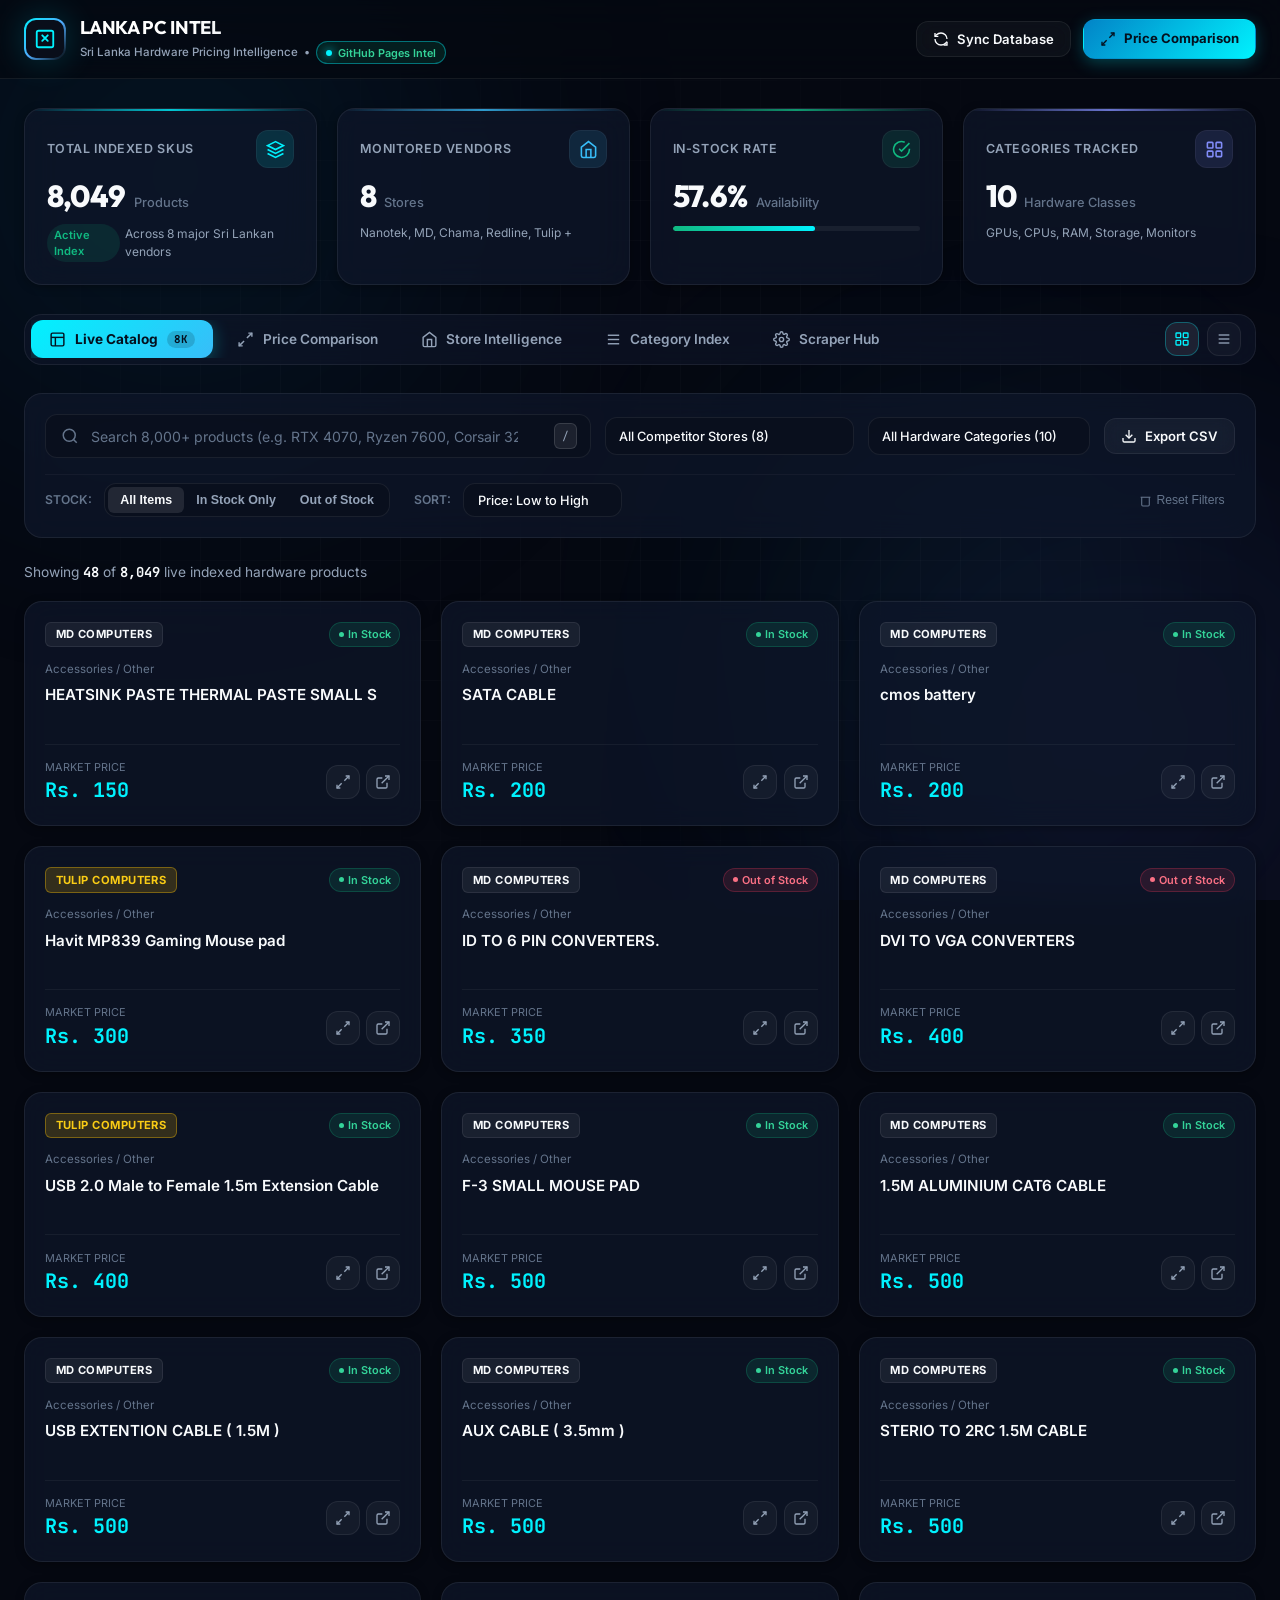
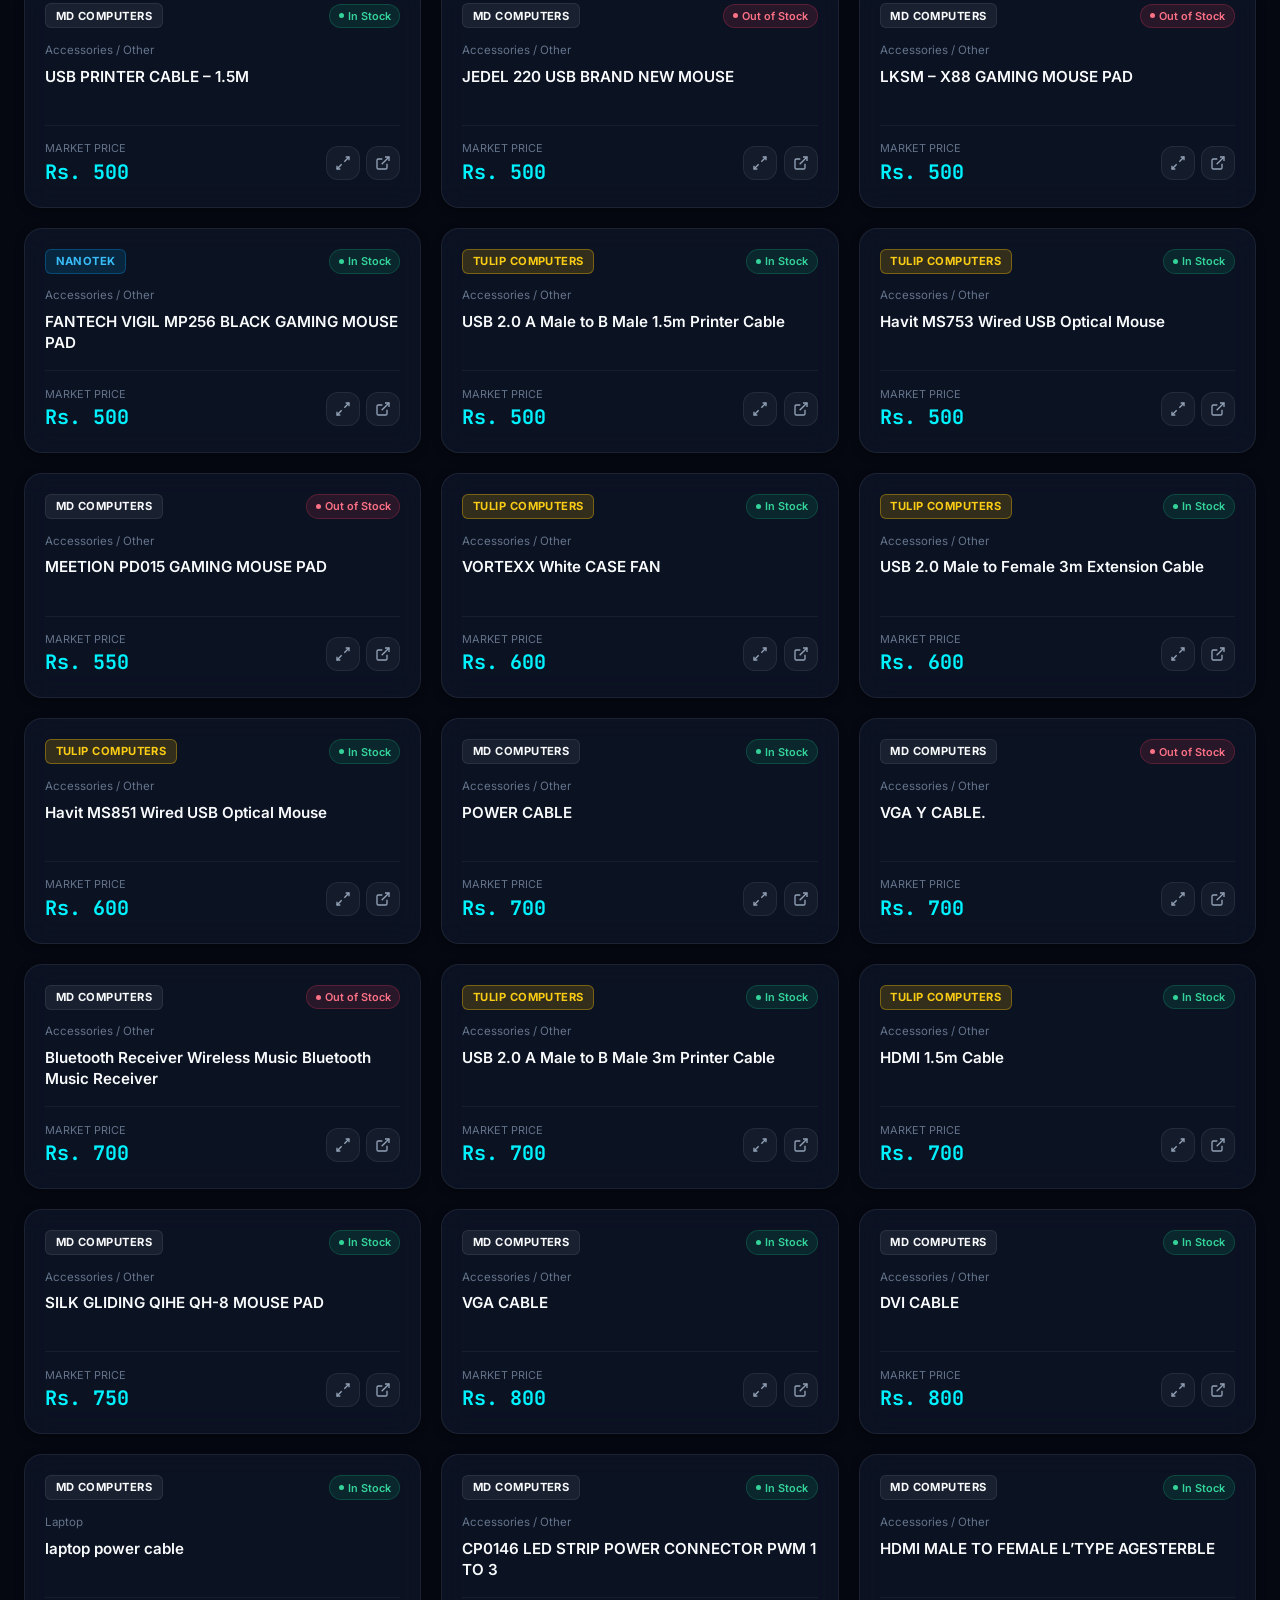
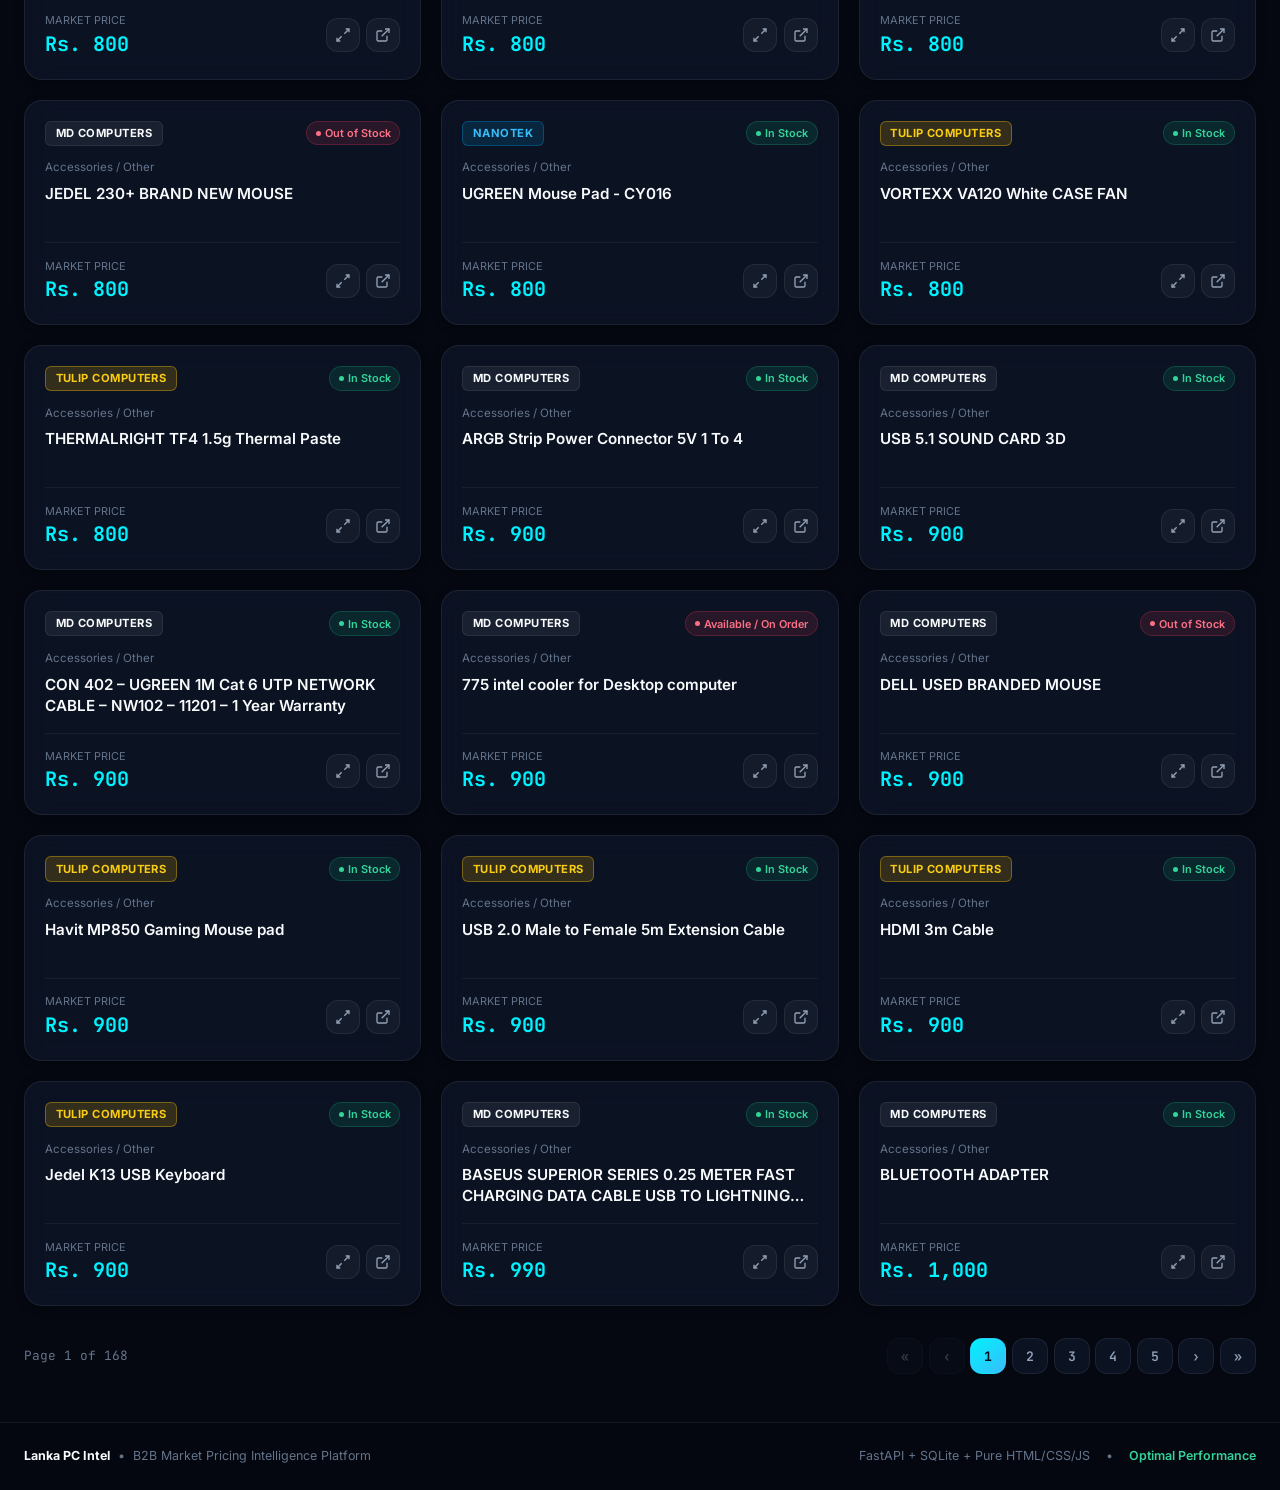
==== commit 97a31373: "feat(ci): add automated price scraping pipeline and GitHub Pages deployment - Add GitHub Actions wor" ====
--- a/index.html
+++ b/index.html
@@ -27,7 +27,7 @@
     <!-- Sticky Glassmorphic Header -->
     <header class="app-header">
       <div class="header-inner">
-        <a href="/" class="brand-section" title="Lanka PC Intelligence">
+        <a href="./" class="brand-section" title="Lanka PC Intelligence">
           <div class="brand-logo-icon">
             <div class="logo-inner">
               <svg xmlns="http://www.w3.org/2000/svg" viewBox="0 0 24 24" fill="none" stroke="currentColor" stroke-width="2" stroke-linecap="round" stroke-linejoin="round">
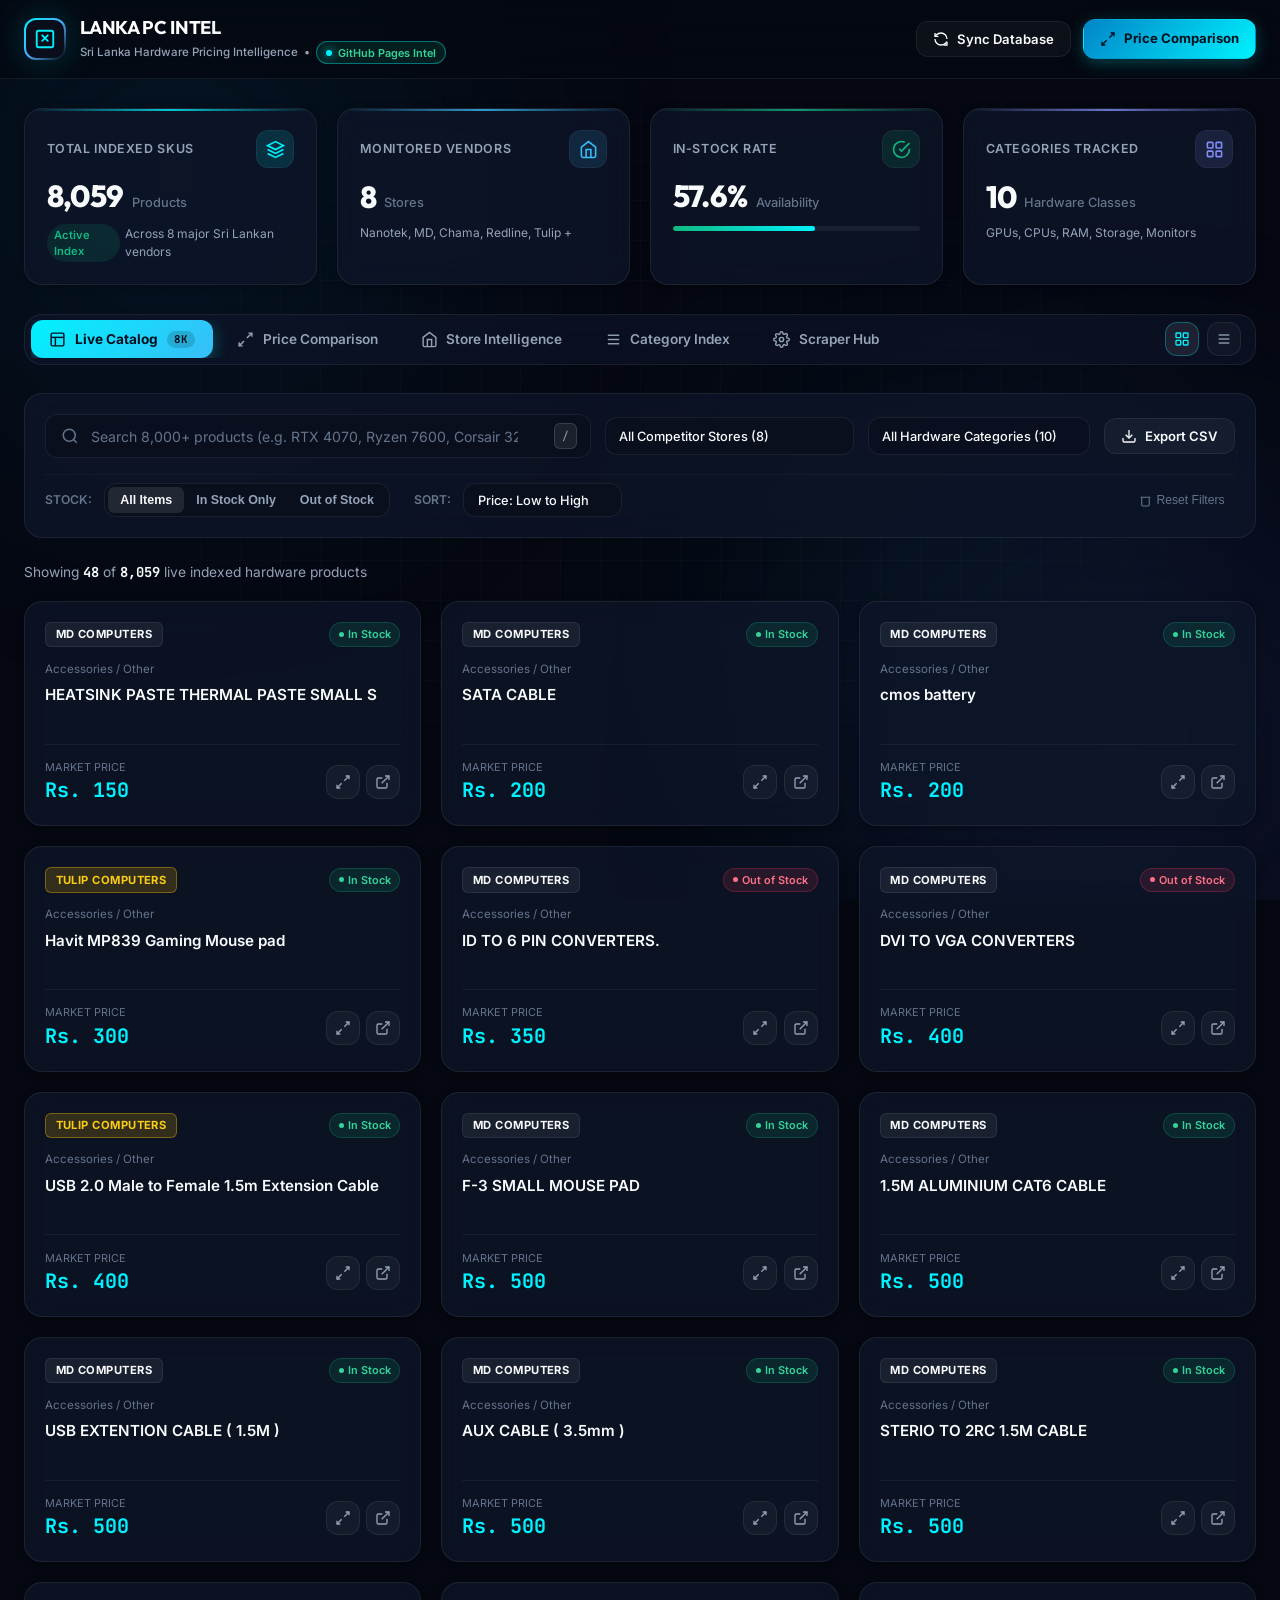
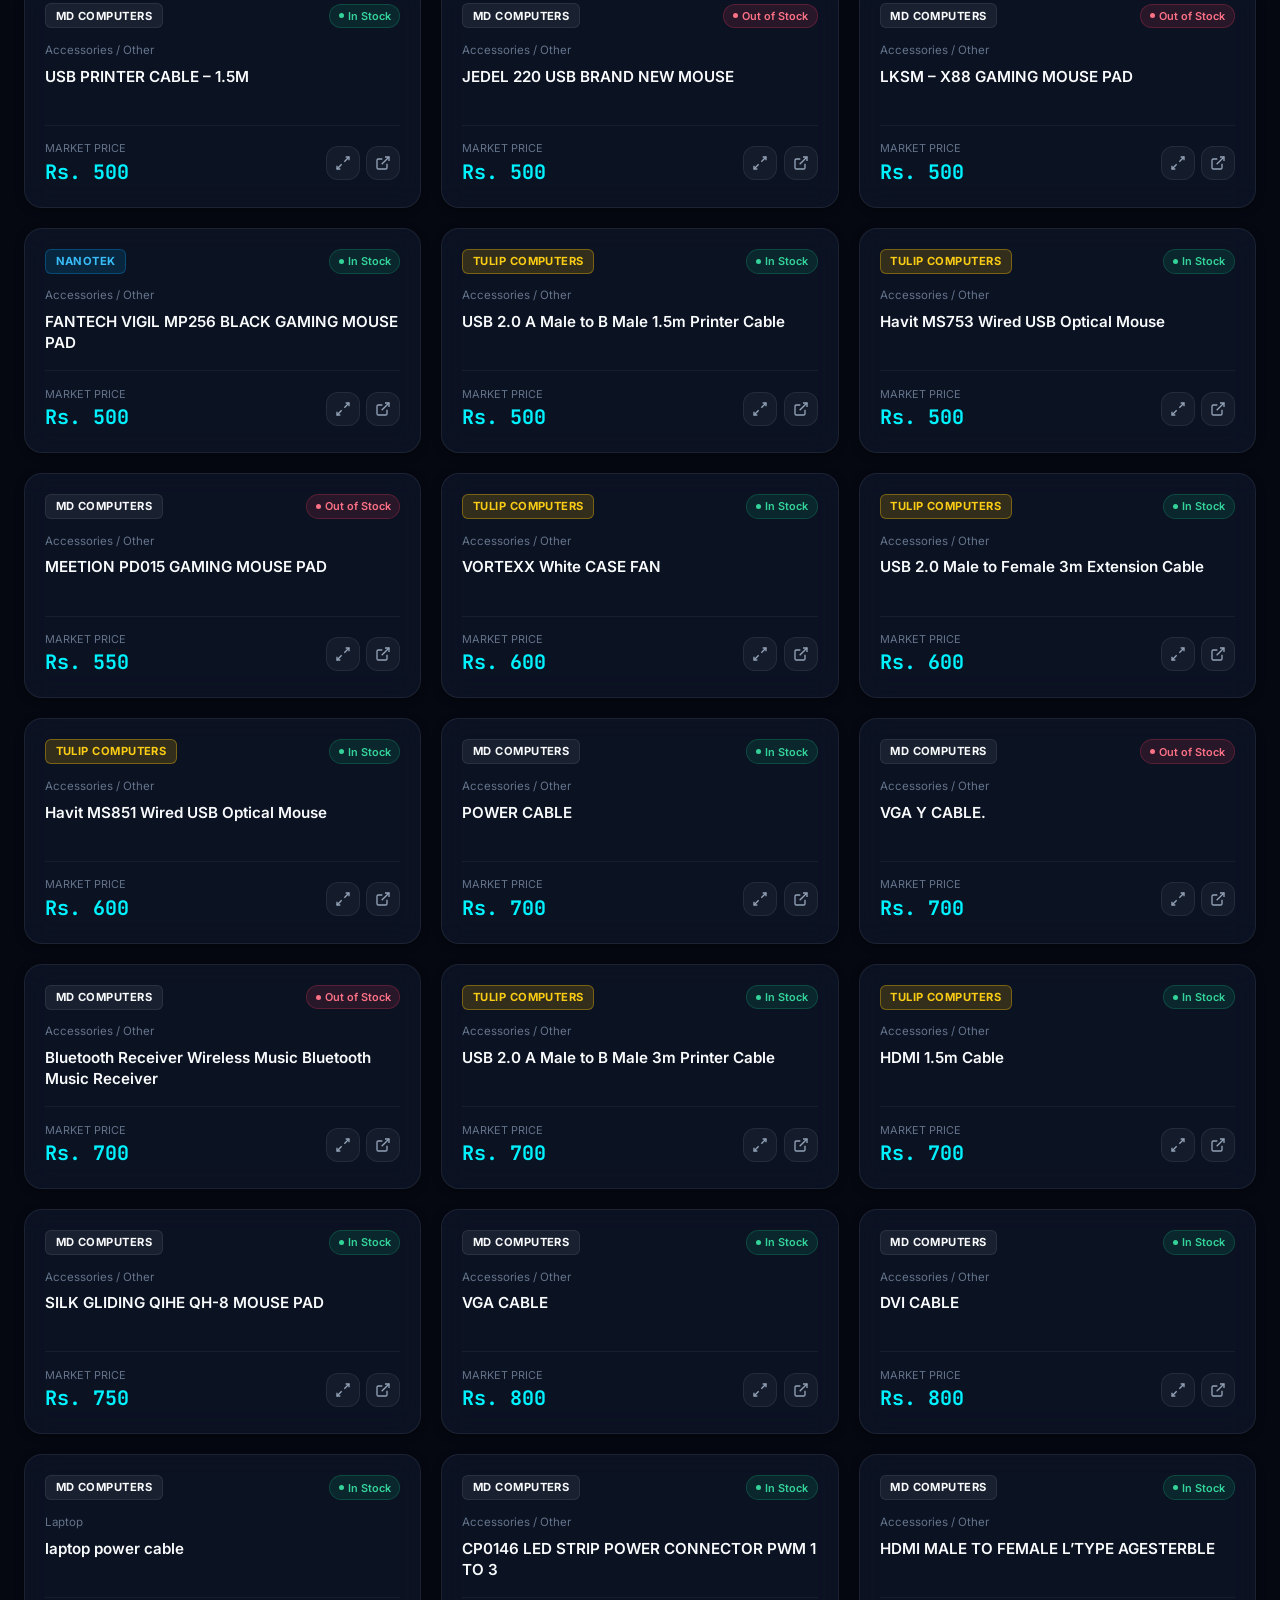
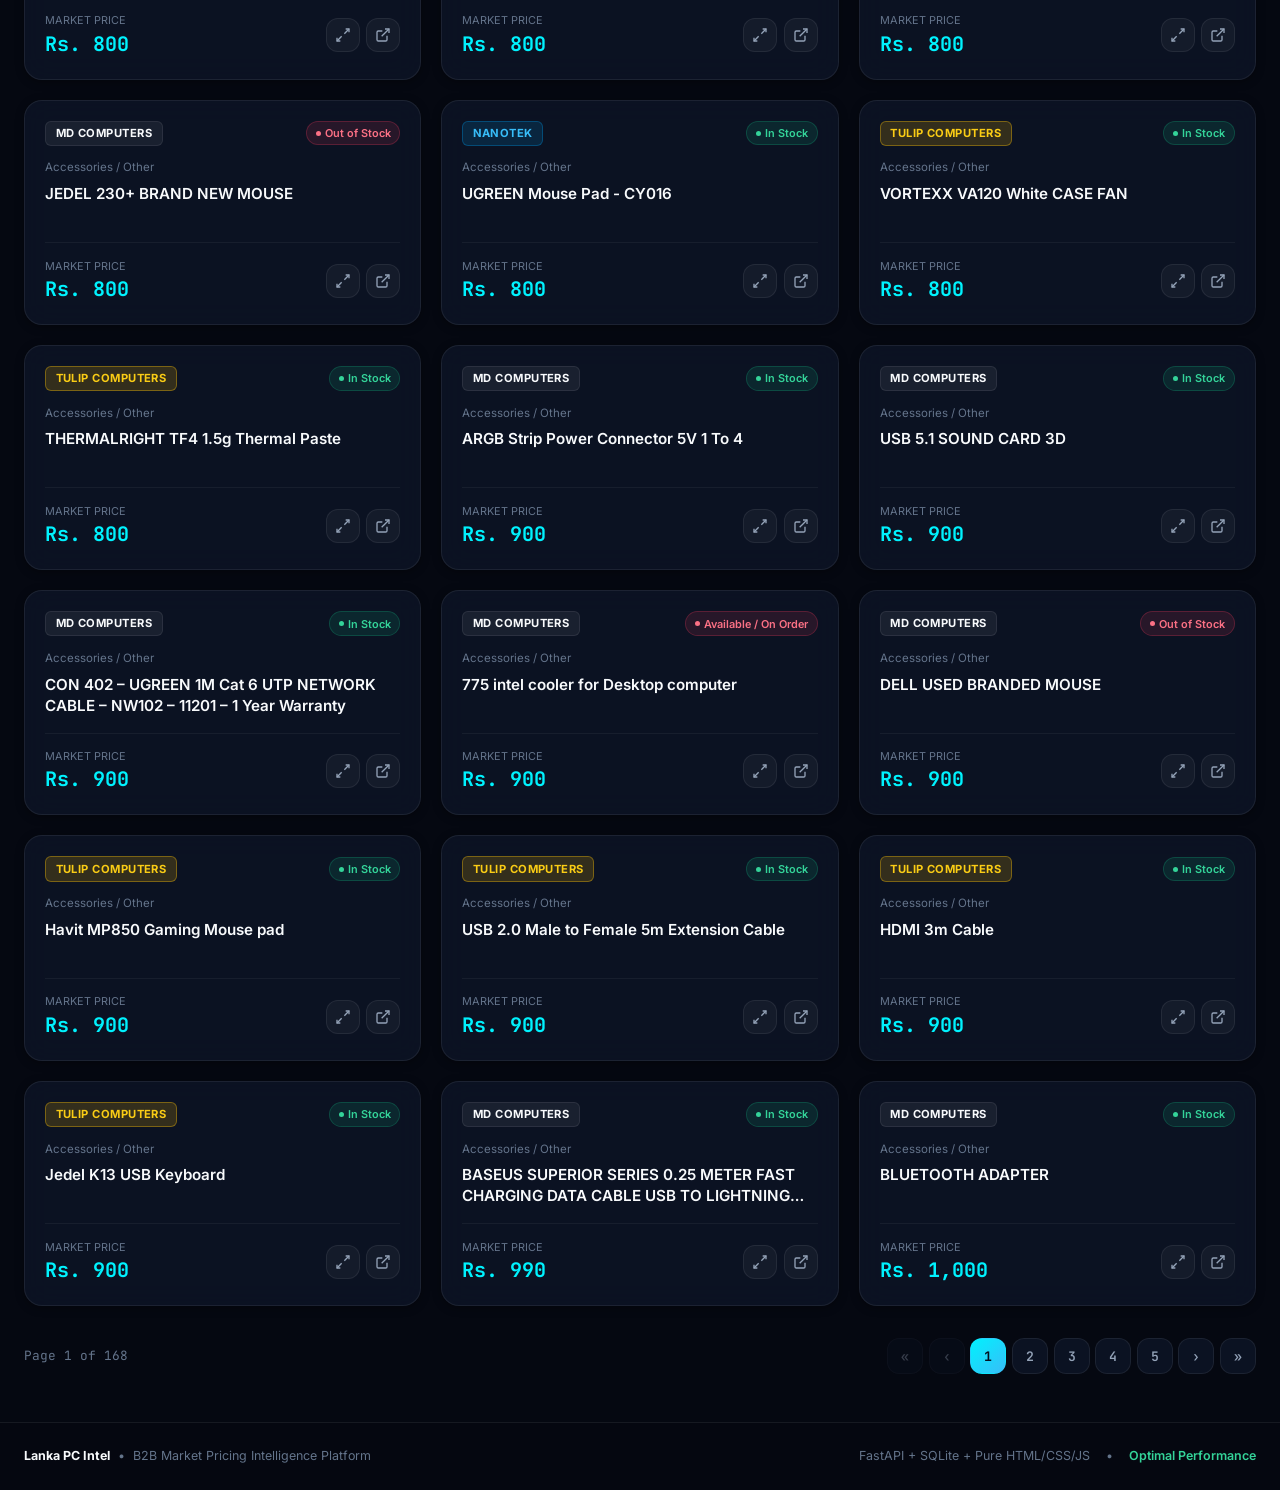
==== commit c24f49ec: "feat: add comprehensive Web Scrapers Health & Monitoring Dashboard - Enrich scrapers registry with w" ====
--- a/index.html
+++ b/index.html
@@ -326,25 +326,128 @@
         </div>
       </section>
 
-      <!-- TAB 5: Scraper Operations Hub -->
+      <!-- TAB 5: Web Scraper Fleet Health & Monitoring Dashboard -->
       <section id="tab-scrapers" class="tab-content">
         <div class="scraper-hub-container">
+          <!-- Hub Header Banner -->
           <div class="scraper-hub-banner">
             <div>
-              <h2 style="font-family: var(--font-display); font-size: 1.35rem; font-weight: 700; margin-bottom: 0.25rem;">
-                Scraper Operations & Ingestion Pipeline
-              </h2>
-              <p style="font-size: 0.85rem; color: var(--text-secondary); max-width: 600px;">
-                Manage the 11 targeted scrapers spanning CSR, SSR, and Playwright browsers. Trigger one-click master dataset recompilation and SQLite DB synchronization.
+              <div style="display: flex; align-items: center; gap: 0.6rem; margin-bottom: 0.35rem;">
+                <h2 style="font-family: var(--font-display); font-size: 1.4rem; font-weight: 700;">
+                  Web Scraper Fleet Health & Telemetry
+                </h2>
+                <span id="fleetStatusPill" class="scraper-status-pill healthy">
+                  <span class="scraper-status-dot healthy"></span>
+                  <span>Fleet Operational</span>
+                </span>
+              </div>
+              <p style="font-size: 0.85rem; color: var(--text-secondary); max-width: 680px; margin: 0;">
+                Live operational health monitoring, data ingestion metrics, and automated scheduling for the Sri Lankan PC hardware scraper fleet.
               </p>
             </div>
-            <button id="recompileTriggerBtn" class="btn btn-primary">
-              <svg xmlns="http://www.w3.org/2000/svg" viewBox="0 0 24 24" fill="none" stroke="currentColor" stroke-width="2"><path d="M21 12a9 9 0 0 0-9-9 9.75 9.75 0 0 0-6.74 2.74L3 8"/><path d="M3 3v5h5"/><path d="M3 12a9 9 0 0 0 9 9 9.75 9.75 0 0 0 6.74-2.74L21 16"/><path d="M16 21h5v-5"/></svg>
-              Re-Index & Compile Master Database
-            </button>
-          </div>
-
+            <div style="display: flex; align-items: center; gap: 0.75rem; flex-wrap: wrap;">
+              <button id="recompileTriggerBtn" class="btn btn-primary">
+                <svg xmlns="http://www.w3.org/2000/svg" viewBox="0 0 24 24" fill="none" stroke="currentColor" stroke-width="2"><path d="M21 12a9 9 0 0 0-9-9 9.75 9.75 0 0 0-6.74 2.74L3 8"/><path d="M3 3v5h5"/><path d="M3 12a9 9 0 0 0 9 9 9.75 9.75 0 0 0 6.74-2.74L21 16"/><path d="M16 21h5v-5"/></svg>
+                Sync Master Database
+              </button>
+            </div>
+          </div>
+
+          <!-- Fleet Overview KPI Row -->
+          <div class="scraper-kpi-row">
+            <div class="scraper-kpi-card">
+              <div class="scraper-kpi-icon icon-cyan">
+                <svg xmlns="http://www.w3.org/2000/svg" viewBox="0 0 24 24" fill="none" stroke="currentColor" stroke-width="2"><circle cx="12" cy="12" r="10"/><path d="m9 12 2 2 4-4"/></svg>
+              </div>
+              <div class="scraper-kpi-info">
+                <span class="scraper-kpi-label">Operational Fleet</span>
+                <span id="fleetOperationalValue" class="scraper-kpi-val">8 / 11 Stores</span>
+                <span id="fleetOperationalSub" class="scraper-kpi-sub">72.7% Active Coverage</span>
+              </div>
+            </div>
+
+            <div class="scraper-kpi-card">
+              <div class="scraper-kpi-icon icon-emerald">
+                <svg xmlns="http://www.w3.org/2000/svg" viewBox="0 0 24 24" fill="none" stroke="currentColor" stroke-width="2"><polygon points="12 2 2 7 12 12 22 7 12 2"/><polyline points="2 17 12 22 22 17"/><polyline points="2 12 12 17 22 12"/></svg>
+              </div>
+              <div class="scraper-kpi-info">
+                <span class="scraper-kpi-label">Harvested Catalog SKUs</span>
+                <span id="fleetSkusValue" class="scraper-kpi-val">8,059</span>
+                <span id="fleetRawPayloadSub" class="scraper-kpi-sub">1.55 MB Raw Store Payloads</span>
+              </div>
+            </div>
+
+            <div class="scraper-kpi-card">
+              <div class="scraper-kpi-icon icon-violet">
+                <svg xmlns="http://www.w3.org/2000/svg" viewBox="0 0 24 24" fill="none" stroke="currentColor" stroke-width="2"><rect width="18" height="18" x="3" y="3" rx="2"/><path d="M7 7h10"/><path d="M7 12h10"/><path d="M7 17h10"/></svg>
+              </div>
+              <div class="scraper-kpi-info">
+                <span class="scraper-kpi-label">Scraper Architectures</span>
+                <span id="fleetEnginesValue" class="scraper-kpi-val">6 Browser • 5 HTTP</span>
+                <span class="scraper-kpi-sub">Playwright & Requests/curl_cffi</span>
+              </div>
+            </div>
+
+            <div class="scraper-kpi-card">
+              <div class="scraper-kpi-icon icon-amber">
+                <svg xmlns="http://www.w3.org/2000/svg" viewBox="0 0 24 24" fill="none" stroke="currentColor" stroke-width="2"><circle cx="12" cy="12" r="10"/><polyline points="12 6 12 12 16 14"/></svg>
+              </div>
+              <div class="scraper-kpi-info">
+                <span class="scraper-kpi-label">Extraction Schedule</span>
+                <span class="scraper-kpi-val">Twice Daily</span>
+                <span id="fleetScheduleSub" class="scraper-kpi-sub">07:30 AM & 07:30 PM SLST</span>
+              </div>
+            </div>
+          </div>
+
+          <!-- Filter & View Controls -->
+          <div class="scraper-filter-bar">
+            <div style="display: flex; align-items: center; gap: 0.5rem; flex-wrap: wrap;">
+              <span style="font-size: 0.74rem; font-weight: 600; color: var(--text-muted); text-transform: uppercase;">Filter Fleet:</span>
+              <button class="scraper-filter-pill active" data-filter="all">All Scrapers (<span id="countAllScrapers">11</span>)</button>
+              <button class="scraper-filter-pill" data-filter="operational">Operational (<span id="countOpScrapers">8</span>)</button>
+              <button class="scraper-filter-pill" data-filter="playwright">Playwright (<span id="countPwScrapers">6</span>)</button>
+              <button class="scraper-filter-pill" data-filter="http">HTTP / Requests (<span id="countHttpScrapers">5</span>)</button>
+            </div>
+            <div class="search-input-box" style="width: 250px;">
+              <span class="search-icon-decor">
+                <svg xmlns="http://www.w3.org/2000/svg" viewBox="0 0 24 24" fill="none" stroke="currentColor" stroke-width="2"><circle cx="11" cy="11" r="8"/><line x1="21" y1="21" x2="16.65" y2="16.65"/></svg>
+              </span>
+              <input id="scraperSearch" type="text" class="search-input" style="height: 34px;" placeholder="Search scrapers..." />
+            </div>
+          </div>
+
+          <!-- Scraper Detailed Health Cards Grid -->
           <div id="scraperGrid" class="scraper-grid"></div>
+
+          <!-- Deep Telemetry Matrix Table -->
+          <div class="scraper-table-section">
+            <div style="margin-bottom: 1.25rem;">
+              <h3 style="font-family: var(--font-display); font-size: 1.2rem; font-weight: 700; margin-bottom: 0.25rem;">
+                Fleet Operational Telemetry Matrix
+              </h3>
+              <p style="font-size: 0.8rem; color: var(--text-secondary); margin: 0;">
+                Payload sizes, catalog yield, and last ingestion timestamps across all competitor targets.
+              </p>
+            </div>
+            <div class="catalog-table-wrapper">
+              <table class="data-table">
+                <thead>
+                  <tr>
+                    <th>Store / Target</th>
+                    <th>Scraper Engine</th>
+                    <th>Health Status</th>
+                    <th style="text-align: right;">Harvested SKUs</th>
+                    <th style="text-align: right;">In-Stock Rate</th>
+                    <th style="text-align: right;">Raw Payload</th>
+                    <th>Last Scraped</th>
+                    <th style="text-align: center;">Actions</th>
+                  </tr>
+                </thead>
+                <tbody id="scraperTelemetryTableBody"></tbody>
+              </table>
+            </div>
+          </div>
         </div>
       </section>
     </main>
--- a/static/css/style.css
+++ b/static/css/style.css
@@ -1358,51 +1358,352 @@
 }
 
 /* ==========================================================================
-   Tab 5: Scraper Hub
+   Tab 5: Web Scraper Fleet Health & Monitoring Hub
    ========================================================================== */
 
 .scraper-hub-container {
   display: flex;
   flex-direction: column;
-  gap: 1.5rem;
+  gap: 1.75rem;
 }
 
 .scraper-hub-banner {
-  background: linear-gradient(135deg, rgba(14, 165, 233, 0.15) 0%, rgba(99, 102, 241, 0.15) 100%);
+  background: linear-gradient(135deg, rgba(14, 165, 233, 0.12) 0%, rgba(99, 102, 241, 0.12) 50%, rgba(16, 185, 129, 0.08) 100%);
   border: 1px solid rgba(56, 189, 248, 0.25);
   border-radius: var(--radius-xl);
-  padding: 1.75rem;
+  padding: 1.75rem 2rem;
   display: flex;
   align-items: center;
   justify-content: space-between;
   gap: 1.5rem;
   flex-wrap: wrap;
-}
-
+  position: relative;
+  overflow: hidden;
+  box-shadow: 0 10px 30px rgba(0, 0, 0, 0.25);
+}
+
+.scraper-hub-banner::after {
+  content: '';
+  position: absolute;
+  top: 0;
+  right: 0;
+  width: 250px;
+  height: 100%;
+  background: radial-gradient(circle at top right, rgba(0, 242, 254, 0.15), transparent 70%);
+  pointer-events: none;
+}
+
+/* Scraper Fleet KPI Cards Row */
+.scraper-kpi-row {
+  display: grid;
+  grid-template-columns: repeat(auto-fit, minmax(240px, 1fr));
+  gap: 1.25rem;
+}
+
+.scraper-kpi-card {
+  background: var(--bg-card);
+  backdrop-filter: blur(16px);
+  border: 1px solid var(--border-subtle);
+  border-radius: var(--radius-lg);
+  padding: 1.35rem 1.5rem;
+  display: flex;
+  align-items: center;
+  gap: 1.15rem;
+  transition: transform 0.25s ease, border-color 0.25s ease, box-shadow 0.25s ease;
+}
+
+.scraper-kpi-card:hover {
+  transform: translateY(-2px);
+  border-color: rgba(255, 255, 255, 0.16);
+  box-shadow: 0 12px 28px rgba(0, 0, 0, 0.35);
+}
+
+.scraper-kpi-icon {
+  width: 48px;
+  height: 48px;
+  border-radius: var(--radius-md);
+  display: flex;
+  align-items: center;
+  justify-content: center;
+  flex-shrink: 0;
+}
+
+.scraper-kpi-icon svg {
+  width: 24px;
+  height: 24px;
+}
+
+.scraper-kpi-icon.icon-cyan {
+  background: rgba(0, 242, 254, 0.12);
+  color: #00f2fe;
+  border: 1px solid rgba(0, 242, 254, 0.25);
+}
+
+.scraper-kpi-icon.icon-emerald {
+  background: rgba(16, 185, 129, 0.12);
+  color: #10b981;
+  border: 1px solid rgba(16, 185, 129, 0.25);
+}
+
+.scraper-kpi-icon.icon-violet {
+  background: rgba(129, 140, 248, 0.12);
+  color: #818cf8;
+  border: 1px solid rgba(129, 140, 248, 0.25);
+}
+
+.scraper-kpi-icon.icon-amber {
+  background: rgba(245, 158, 11, 0.12);
+  color: #f59e0b;
+  border: 1px solid rgba(245, 158, 11, 0.25);
+}
+
+.scraper-kpi-info {
+  display: flex;
+  flex-direction: column;
+  gap: 0.2rem;
+  min-width: 0;
+}
+
+.scraper-kpi-label {
+  font-size: 0.74rem;
+  font-weight: 600;
+  text-transform: uppercase;
+  letter-spacing: 0.05em;
+  color: var(--text-muted);
+}
+
+.scraper-kpi-val {
+  font-family: var(--font-display);
+  font-size: 1.45rem;
+  font-weight: 800;
+  color: var(--text-primary);
+  line-height: 1.2;
+}
+
+.scraper-kpi-sub {
+  font-size: 0.76rem;
+  color: var(--text-secondary);
+  white-space: nowrap;
+  overflow: hidden;
+  text-overflow: ellipsis;
+}
+
+/* Filter Toolbar */
+.scraper-filter-bar {
+  display: flex;
+  align-items: center;
+  justify-content: space-between;
+  gap: 1rem;
+  flex-wrap: wrap;
+  padding: 0.75rem 1.2rem;
+  background: rgba(15, 23, 42, 0.5);
+  border: 1px solid var(--border-subtle);
+  border-radius: var(--radius-lg);
+}
+
+.scraper-filter-pill {
+  padding: 0.4rem 0.85rem;
+  border-radius: var(--radius-full);
+  font-size: 0.76rem;
+  font-weight: 600;
+  background: rgba(255, 255, 255, 0.04);
+  color: var(--text-secondary);
+  border: 1px solid transparent;
+  cursor: pointer;
+  transition: var(--trans-fast);
+}
+
+.scraper-filter-pill:hover {
+  background: rgba(255, 255, 255, 0.09);
+  color: var(--text-primary);
+}
+
+.scraper-filter-pill.active {
+  background: rgba(56, 189, 248, 0.16);
+  color: #38bdf8;
+  border-color: rgba(56, 189, 248, 0.35);
+}
+
+/* Scraper Health Cards Grid */
 .scraper-grid {
   display: grid;
-  grid-template-columns: repeat(auto-fill, minmax(300px, 1fr));
-  gap: 1.2rem;
+  grid-template-columns: repeat(auto-fill, minmax(340px, 1fr));
+  gap: 1.35rem;
 }
 
 .scraper-card {
   background: var(--bg-card);
-  backdrop-filter: blur(14px);
+  backdrop-filter: blur(16px);
   border: 1px solid var(--border-subtle);
-  border-radius: var(--radius-lg);
-  padding: 1.25rem;
+  border-radius: var(--radius-xl);
+  padding: 1.4rem;
   display: flex;
   flex-direction: column;
   justify-content: space-between;
+  gap: 1.15rem;
+  position: relative;
+  transition: transform 0.25s ease, border-color 0.25s ease, box-shadow 0.25s ease;
+}
+
+.scraper-card:hover {
+  transform: translateY(-3px);
+  border-color: rgba(56, 189, 248, 0.35);
+  box-shadow: 0 16px 36px rgba(0, 0, 0, 0.4);
+}
+
+.scraper-card-top {
+  display: flex;
+  justify-content: space-between;
+  align-items: flex-start;
+  gap: 0.75rem;
+}
+
+.scraper-card-store {
+  display: flex;
+  align-items: center;
+  gap: 0.75rem;
+}
+
+.scraper-store-avatar {
+  width: 42px;
+  height: 42px;
+  border-radius: var(--radius-md);
+  background: linear-gradient(135deg, rgba(255, 255, 255, 0.08), rgba(255, 255, 255, 0.02));
+  border: 1px solid rgba(255, 255, 255, 0.1);
+  display: flex;
+  align-items: center;
+  justify-content: center;
+  font-family: var(--font-display);
+  font-weight: 800;
+  font-size: 1rem;
+  color: #00f2fe;
+  flex-shrink: 0;
+}
+
+.scraper-card-title {
+  font-family: var(--font-display);
+  font-size: 1.1rem;
+  font-weight: 700;
+  color: var(--text-primary);
+  margin-bottom: 0.15rem;
+  display: flex;
+  align-items: center;
+  gap: 0.5rem;
+}
+
+.scraper-card-url {
+  font-size: 0.74rem;
+  color: var(--text-muted);
+  display: flex;
+  align-items: center;
+  gap: 0.3rem;
+  text-decoration: none;
+  transition: color 0.2s;
+}
+
+.scraper-card-url:hover {
+  color: #38bdf8;
+  text-decoration: underline;
+}
+
+.scraper-status-pill {
+  display: inline-flex;
+  align-items: center;
+  gap: 0.4rem;
+  font-size: 0.72rem;
+  font-weight: 600;
+  padding: 0.25rem 0.65rem;
+  border-radius: var(--radius-full);
+}
+
+.scraper-status-pill.healthy {
+  background: rgba(16, 185, 129, 0.15);
+  color: #34d399;
+  border: 1px solid rgba(16, 185, 129, 0.3);
+}
+
+.scraper-status-pill.warning {
+  background: rgba(245, 158, 11, 0.15);
+  color: #fbbf24;
+  border: 1px solid rgba(245, 158, 11, 0.3);
+}
+
+.scraper-status-pill.idle {
+  background: rgba(148, 163, 184, 0.1);
+  color: #94a3b8;
+  border: 1px solid rgba(148, 163, 184, 0.2);
 }
 
 .scraper-status-dot {
-  width: 8px;
-  height: 8px;
+  width: 7px;
+  height: 7px;
   border-radius: 50%;
+  display: inline-block;
+}
+
+.scraper-status-dot.healthy {
   background: #10b981;
-  display: inline-block;
   box-shadow: 0 0 8px #10b981;
+}
+
+.scraper-status-dot.warning {
+  background: #f59e0b;
+  box-shadow: 0 0 8px #f59e0b;
+}
+
+.scraper-status-dot.idle {
+  background: #64748b;
+}
+
+/* Scraper Metrics Mini-Grid */
+.scraper-stats-grid {
+  display: grid;
+  grid-template-columns: repeat(2, 1fr);
+  gap: 0.85rem;
+  background: rgba(10, 16, 30, 0.55);
+  border: 1px solid rgba(255, 255, 255, 0.04);
+  border-radius: var(--radius-lg);
+  padding: 0.95rem;
+}
+
+.scraper-stat-item {
+  display: flex;
+  flex-direction: column;
+  gap: 0.15rem;
+}
+
+.scraper-stat-label {
+  font-size: 0.7rem;
+  font-weight: 600;
+  text-transform: uppercase;
+  letter-spacing: 0.04em;
+  color: var(--text-muted);
+}
+
+.scraper-stat-value {
+  font-family: var(--font-mono);
+  font-size: 1.05rem;
+  font-weight: 700;
+  color: var(--text-primary);
+}
+
+.scraper-card-footer {
+  display: flex;
+  align-items: center;
+  justify-content: space-between;
+  border-top: 1px solid rgba(255, 255, 255, 0.06);
+  padding-top: 0.85rem;
+  font-size: 0.74rem;
+  color: var(--text-muted);
+}
+
+/* Deep Telemetry Section */
+.scraper-table-section {
+  background: var(--bg-card);
+  backdrop-filter: blur(16px);
+  border: 1px solid var(--border-subtle);
+  border-radius: var(--radius-xl);
+  padding: 1.5rem;
 }
 
 /* ==========================================================================
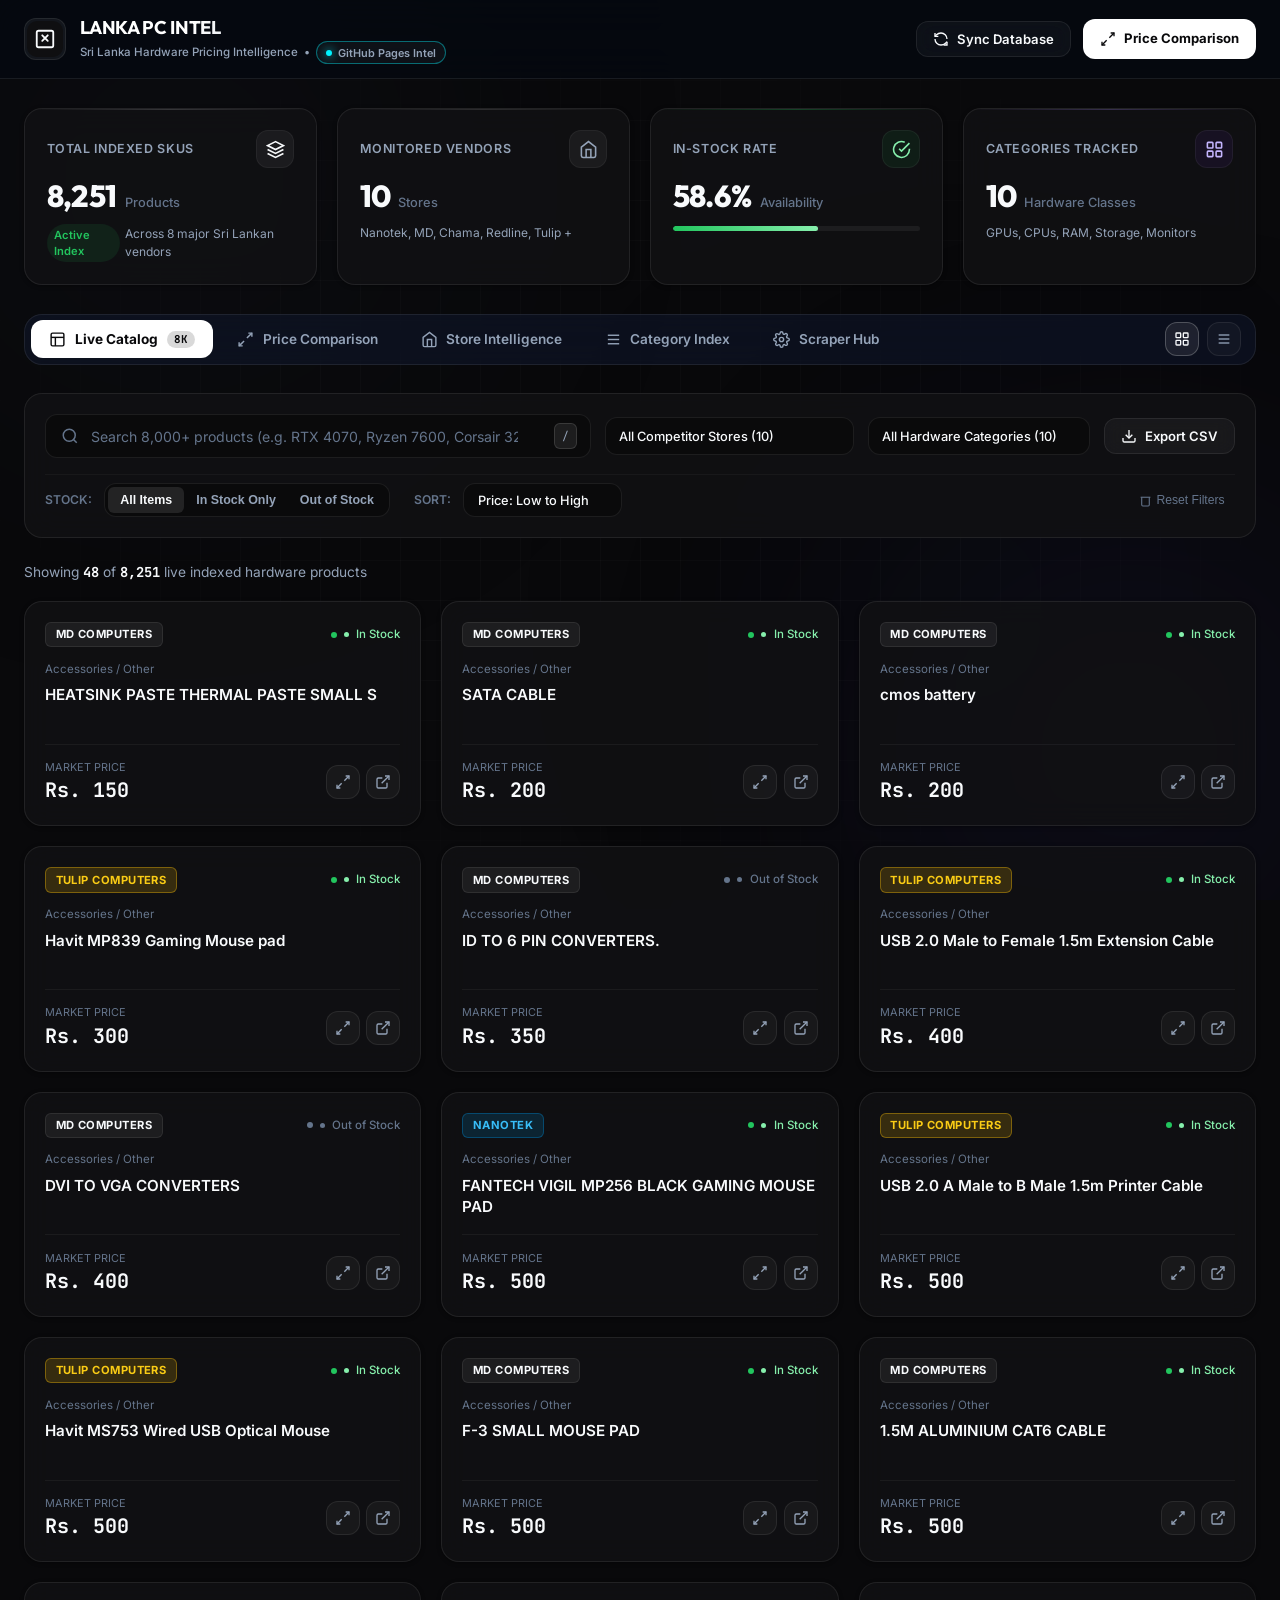
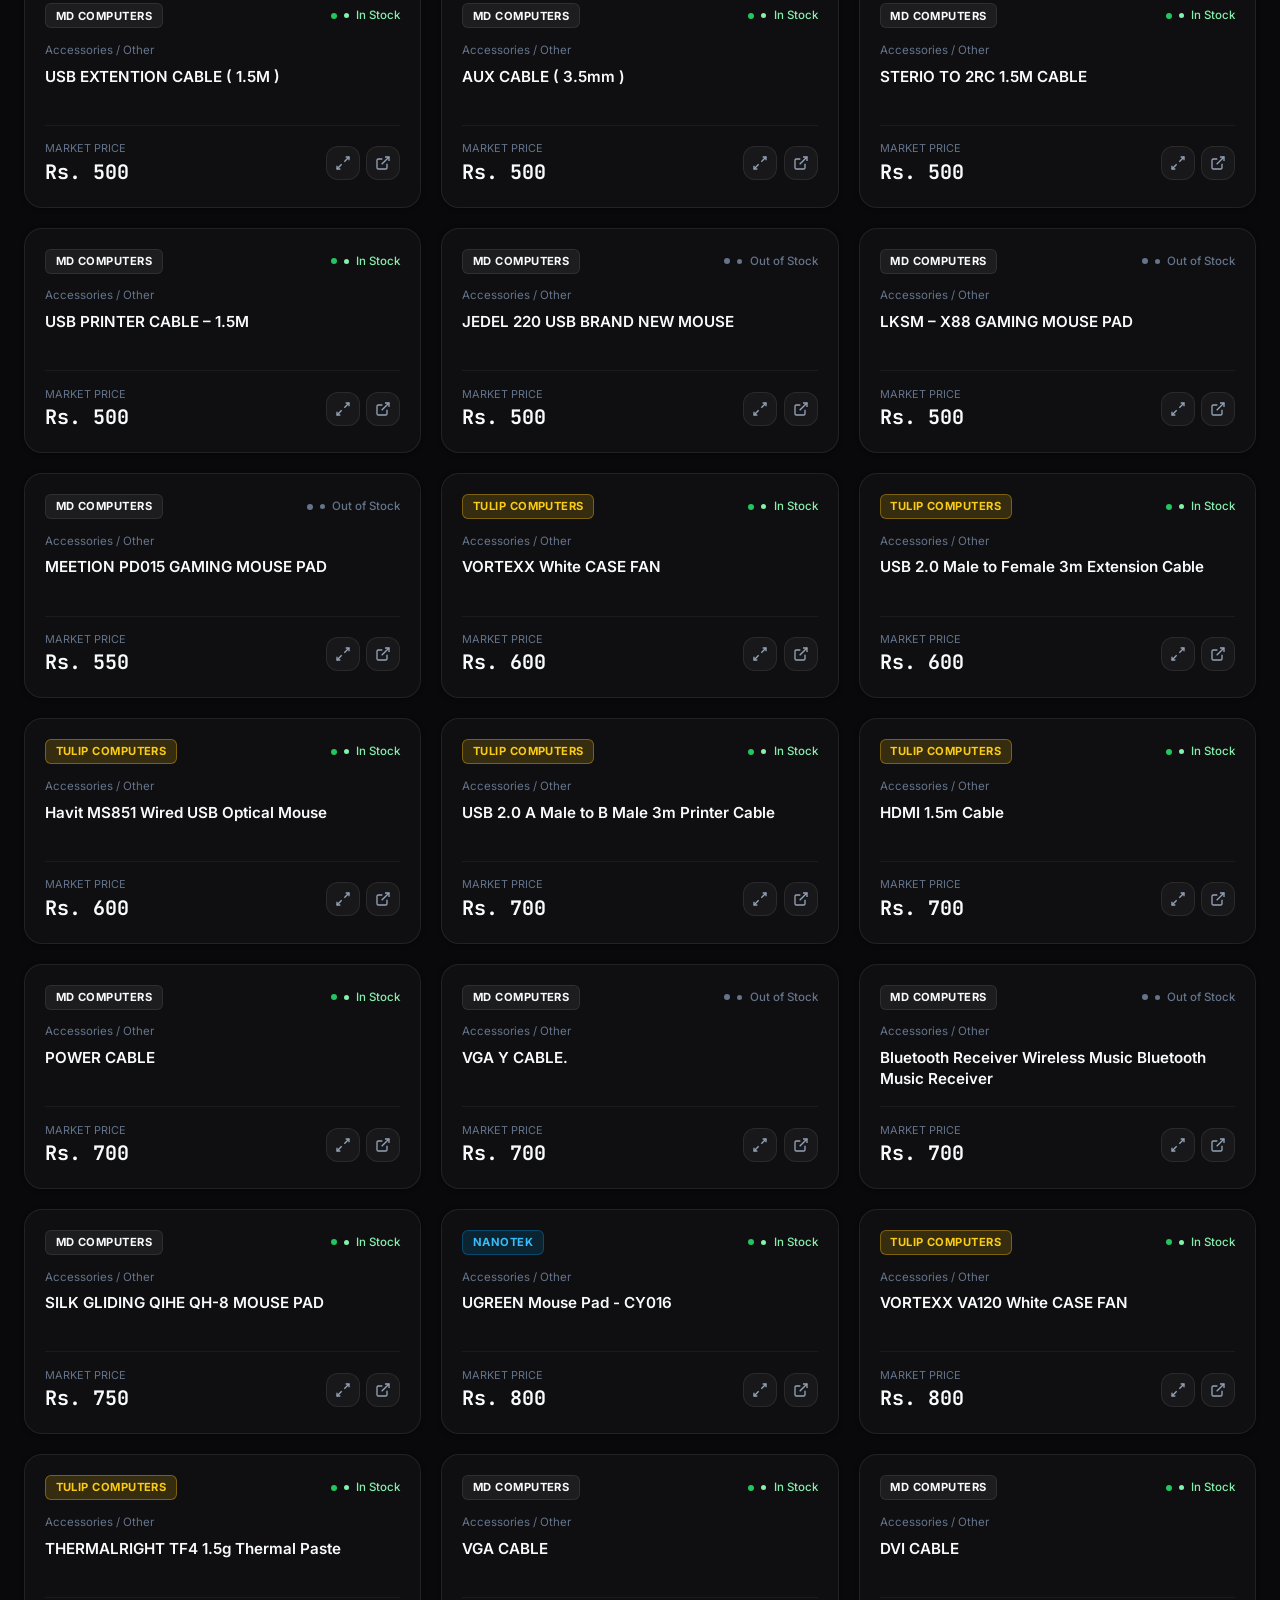
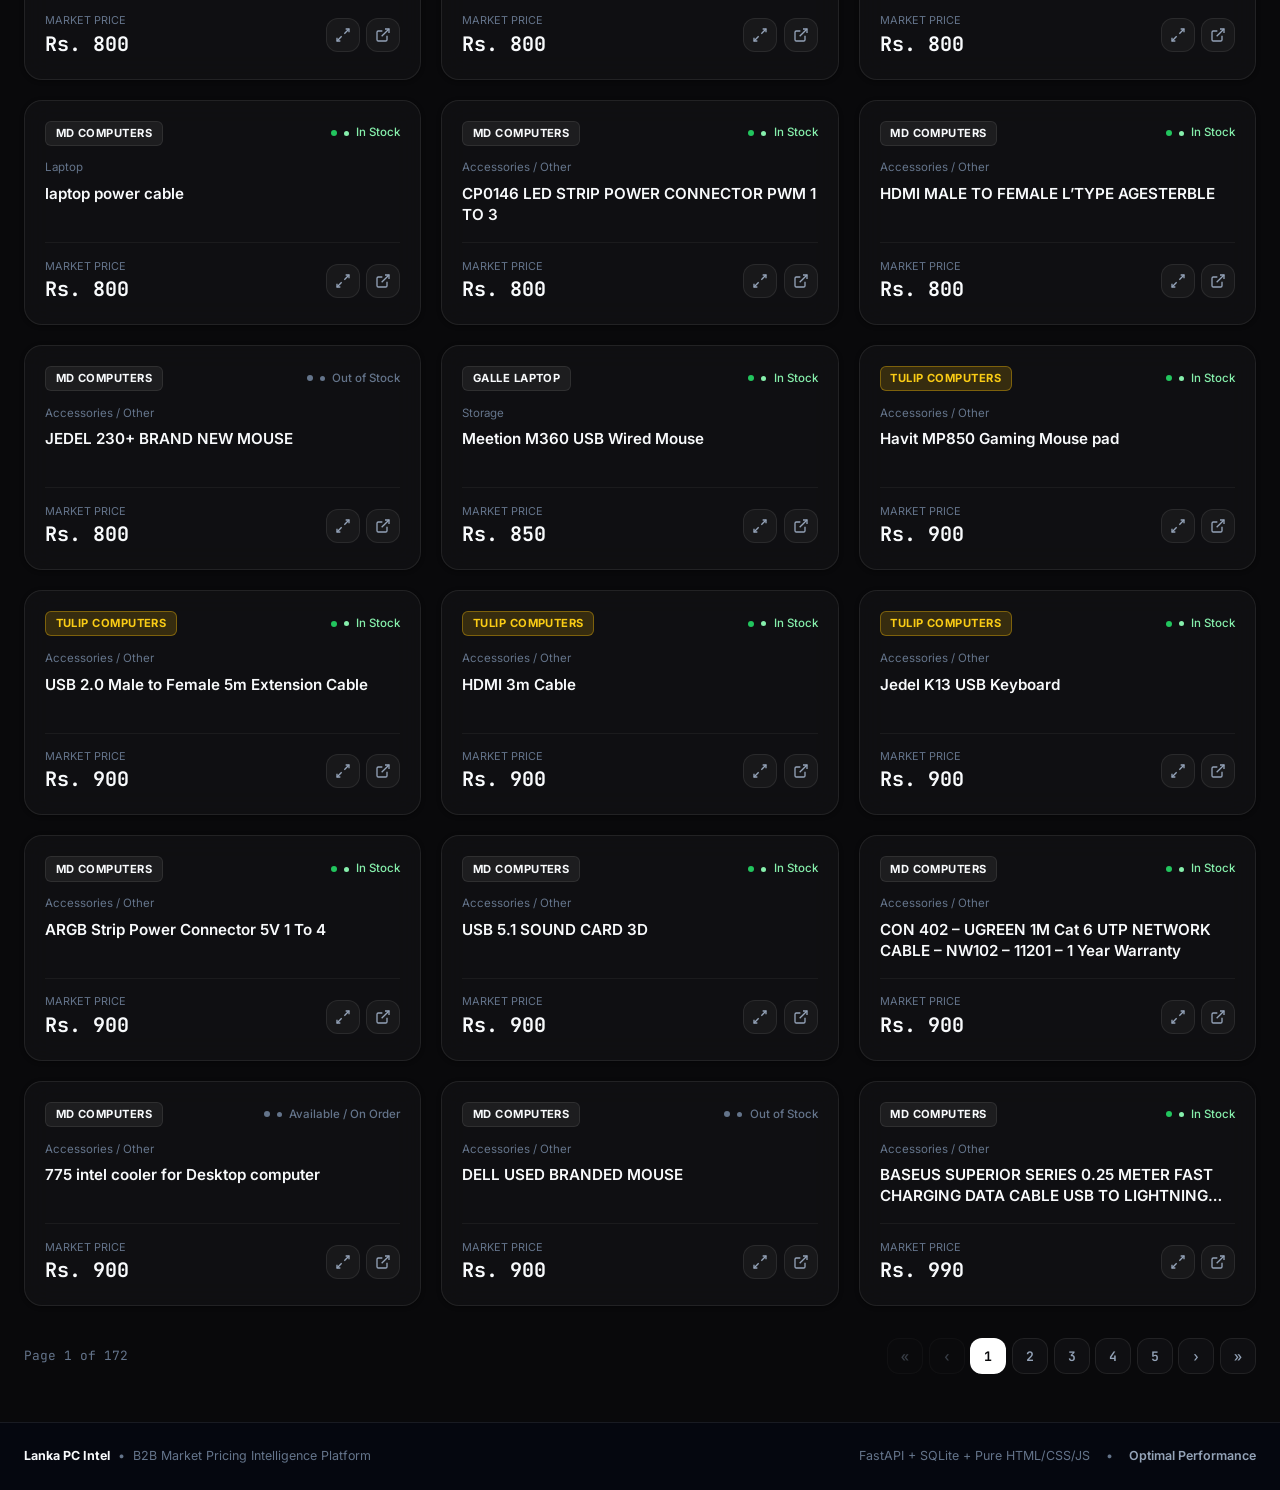
==== commit 6e91750c: "Neutral palette redesign - remove neon cyan and glowing borders" ====
--- a/index.html
+++ b/index.html
@@ -68,7 +68,7 @@
     <main class="main-container">
       <!-- Executive KPI Cards -->
       <section class="kpi-grid" aria-label="Executive Metrics">
-        <div class="kpi-card" style="--border-color: #00f2fe; --icon-bg: rgba(0, 242, 254, 0.12); --icon-color: #00f2fe;">
+        <div class="kpi-card" style="--border-color: rgba(255,255,255,0.16); --icon-bg: rgba(255, 255, 255, 0.05); --icon-color: var(--text-primary);">
           <div class="kpi-top">
             <span class="kpi-label">Total Indexed SKUs</span>
             <div class="kpi-icon-wrapper">
@@ -84,7 +84,7 @@
           </div>
         </div>
 
-        <div class="kpi-card" style="--border-color: #38bdf8; --icon-bg: rgba(56, 189, 248, 0.12); --icon-color: #38bdf8;">
+        <div class="kpi-card" style="--border-color: rgba(255,255,255,0.12); --icon-bg: rgba(255, 255, 255, 0.05); --icon-color: var(--text-secondary);">
           <div class="kpi-top">
             <span class="kpi-label">Monitored Vendors</span>
             <div class="kpi-icon-wrapper">
@@ -100,7 +100,7 @@
           </div>
         </div>
 
-        <div class="kpi-card" style="--border-color: #10b981; --icon-bg: rgba(16, 185, 129, 0.12); --icon-color: #10b981;">
+        <div class="kpi-card" style="--border-color: rgba(34, 197, 94, 0.28); --icon-bg: rgba(34, 197, 94, 0.08); --icon-color: #86efac;">
           <div class="kpi-top">
             <span class="kpi-label">In-Stock Rate</span>
             <div class="kpi-icon-wrapper">
@@ -116,7 +116,7 @@
           </div>
         </div>
 
-        <div class="kpi-card" style="--border-color: #818cf8; --icon-bg: rgba(129, 140, 248, 0.12); --icon-color: #818cf8;">
+        <div class="kpi-card" style="--border-color: rgba(167, 139, 250, 0.25); --icon-bg: rgba(124, 58, 237, 0.08); --icon-color: #c4b5fd;">
           <div class="kpi-top">
             <span class="kpi-label">Categories Tracked</span>
             <div class="kpi-icon-wrapper">
@@ -479,7 +479,7 @@
         <div style="display: flex; align-items: center; gap: 1rem;">
           <span>FastAPI + SQLite + Pure HTML/CSS/JS</span>
           <span>•</span>
-          <span style="color: #34d399; font-weight: 600;">Optimal Performance</span>
+          <span style="color: var(--text-secondary); font-weight: 600;">Optimal Performance</span>
         </div>
       </div>
     </footer>
--- a/static/css/style.css
+++ b/static/css/style.css
@@ -5,59 +5,68 @@
    ========================================================================== */
 
 :root {
-  /* Core Color Palette */
-  --bg-void: #050811;
-  --bg-card: rgba(15, 23, 42, 0.72);
-  --bg-card-hover: rgba(26, 38, 66, 0.82);
-  --bg-card-elevated: rgba(22, 33, 59, 0.9);
-  --bg-input: rgba(10, 16, 30, 0.85);
-  --bg-badge: rgba(255, 255, 255, 0.05);
-
-  /* Borders & Dividers */
-  --border-subtle: rgba(255, 255, 255, 0.07);
-  --border-focus: rgba(0, 242, 254, 0.5);
-  --border-glow: 0 0 20px rgba(0, 242, 254, 0.25);
-
-  /* Luminous Brand Accents */
-  --accent-cyan: #00f2fe;
-  --accent-cyan-dim: rgba(0, 242, 254, 0.12);
-  --accent-blue: #38bdf8;
-  --accent-blue-dim: rgba(56, 189, 248, 0.12);
-  --accent-purple: #818cf8;
-  --accent-purple-dim: rgba(129, 140, 248, 0.12);
-  --accent-emerald: #10b981;
-  --accent-emerald-dim: rgba(16, 185, 129, 0.12);
-  --accent-amber: #f59e0b;
-  --accent-amber-dim: rgba(245, 158, 11, 0.12);
-  --accent-rose: #f43f5e;
-  --accent-rose-dim: rgba(244, 63, 94, 0.12);
-
-  /* Typography Colors */
+  /* ── Core Neutral Foundation ── */
+  --bg-void: #09090b;
+  --bg-card: rgba(18, 18, 20, 0.82);
+  --bg-card-hover: rgba(26, 26, 30, 0.92);
+  --bg-card-elevated: rgba(24, 24, 28, 0.95);
+  --bg-input: rgba(10, 10, 12, 0.9);
+  --bg-badge: rgba(255, 255, 255, 0.04);
+
+  /* ── Hairline Borders ── */
+  --border-subtle: rgba(255, 255, 255, 0.08);
+  --border-muted: rgba(255, 255, 255, 0.05);
+  --border-focus: rgba(255, 255, 255, 0.22);
+  --border-glow: none;
+
+  /* ── Semantic Accent Colors (functional only) ── */
+  --accent-primary: #ffffff;          /* crisp white primary action */
+  --accent-primary-dim: rgba(255, 255, 255, 0.08);
+  --accent-emerald: #22c55e;          /* in-stock */
+  --accent-emerald-dim: rgba(34, 197, 94, 0.10);
+  --accent-amber: #d97706;            /* low-stock / warning */
+  --accent-amber-dim: rgba(217, 119, 6, 0.10);
+  --accent-slate: #64748b;            /* out-of-stock / idle */
+  --accent-slate-dim: rgba(100, 116, 139, 0.10);
+  --accent-violet: #7c3aed;           /* scraper / architecture icon */
+  --accent-violet-dim: rgba(124, 58, 237, 0.10);
+  --accent-rose: #e11d48;
+  --accent-rose-dim: rgba(225, 29, 72, 0.10);
+
+  /* ── Legacy aliases (used in remaining components) ── */
+  --accent-cyan: #e2e8f0;             /* replaced — maps to light neutral */
+  --accent-cyan-dim: rgba(226, 232, 240, 0.07);
+  --accent-blue: #94a3b8;
+  --accent-blue-dim: rgba(148, 163, 184, 0.08);
+  --accent-purple: #a78bfa;
+  --accent-purple-dim: rgba(167, 139, 250, 0.08);
+
+  /* ── Typography ── */
   --text-primary: #f8fafc;
   --text-secondary: #94a3b8;
   --text-muted: #64748b;
   --text-dim: #475569;
 
-  /* Typography Families */
+  /* ── Families ── */
   --font-display: 'Outfit', -apple-system, BlinkMacSystemFont, 'Segoe UI', Roboto, sans-serif;
   --font-body: 'Inter', -apple-system, BlinkMacSystemFont, 'Segoe UI', Roboto, sans-serif;
   --font-mono: 'JetBrains Mono', monospace;
 
-  /* Spacing & Radii */
+  /* ── Spacing & Radii ── */
   --radius-sm: 6px;
   --radius-md: 12px;
   --radius-lg: 18px;
   --radius-xl: 24px;
   --radius-full: 9999px;
 
-  /* Shadows & Depth */
-  --shadow-sm: 0 2px 8px rgba(0, 0, 0, 0.35);
-  --shadow-md: 0 8px 24px rgba(0, 0, 0, 0.45);
-  --shadow-lg: 0 16px 40px rgba(0, 0, 0, 0.6);
-  --shadow-glow-cyan: 0 0 35px rgba(0, 242, 254, 0.2);
-  --shadow-glow-emerald: 0 0 30px rgba(16, 185, 129, 0.25);
-
-  /* Transitions */
+  /* ── Shadows (no glow) ── */
+  --shadow-sm: 0 1px 4px rgba(0, 0, 0, 0.4);
+  --shadow-md: 0 6px 20px rgba(0, 0, 0, 0.5);
+  --shadow-lg: 0 14px 36px rgba(0, 0, 0, 0.65);
+  --shadow-glow-cyan: none;
+  --shadow-glow-emerald: none;
+
+  /* ── Transitions ── */
   --trans-fast: 0.15s cubic-bezier(0.4, 0, 0.2, 1);
   --trans-smooth: 0.25s cubic-bezier(0.4, 0, 0.2, 1);
   --trans-bounce: 0.4s cubic-bezier(0.34, 1.56, 0.64, 1);
@@ -95,23 +104,23 @@
 
 /* Custom Scrollbar */
 ::-webkit-scrollbar {
-  width: 7px;
-  height: 7px;
+  width: 6px;
+  height: 6px;
 }
 ::-webkit-scrollbar-track {
-  background: rgba(10, 16, 30, 0.5);
+  background: rgba(9, 9, 11, 0.6);
 }
 ::-webkit-scrollbar-thumb {
-  background: rgba(148, 163, 184, 0.25);
+  background: rgba(255, 255, 255, 0.12);
   border-radius: var(--radius-full);
 }
 ::-webkit-scrollbar-thumb:hover {
-  background: var(--accent-cyan);
+  background: rgba(255, 255, 255, 0.22);
 }
 
 /* Selection */
 ::selection {
-  background: rgba(0, 242, 254, 0.25);
+  background: rgba(255, 255, 255, 0.15);
   color: #fff;
 }
 
@@ -138,7 +147,7 @@
 .orb-1 {
   width: 650px;
   height: 650px;
-  background: radial-gradient(circle, #0284c7 0%, rgba(2, 132, 199, 0) 70%);
+  background: radial-gradient(circle, #1e293b 0%, rgba(30, 41, 59, 0) 70%);
   top: -150px;
   left: -150px;
   animation: orbFloat1 24s ease-in-out infinite alternate;
@@ -147,7 +156,7 @@
 .orb-2 {
   width: 700px;
   height: 700px;
-  background: radial-gradient(circle, #6366f1 0%, rgba(99, 102, 241, 0) 70%);
+  background: radial-gradient(circle, #312e81 0%, rgba(49, 46, 129, 0) 70%);
   bottom: -200px;
   right: -200px;
   animation: orbFloat2 28s ease-in-out infinite alternate;
@@ -156,10 +165,10 @@
 .orb-3 {
   width: 500px;
   height: 500px;
-  background: radial-gradient(circle, #00f2fe 0%, rgba(0, 242, 254, 0) 70%);
+  background: radial-gradient(circle, #0f172a 0%, rgba(15, 23, 42, 0) 70%);
   top: 40%;
   left: 55%;
-  opacity: 0.12;
+  opacity: 0.18;
   animation: orbFloat3 20s ease-in-out infinite alternate;
 }
 
@@ -246,18 +255,18 @@
   width: 42px;
   height: 42px;
   border-radius: var(--radius-md);
-  background: linear-gradient(135deg, #00f2fe 0%, #4facfe 50%, #000 100%);
+  background: rgba(255, 255, 255, 0.06);
+  border: 1px solid var(--border-subtle);
   padding: 2px;
   display: flex;
   align-items: center;
   justify-content: center;
-  box-shadow: var(--shadow-glow-cyan);
 }
 
 .logo-inner {
   width: 100%;
   height: 100%;
-  background: #090e1a;
+  background: #0f0f11;
   border-radius: 10px;
   display: flex;
   align-items: center;
@@ -267,7 +276,7 @@
 .logo-inner svg {
   width: 22px;
   height: 22px;
-  color: var(--accent-cyan);
+  color: var(--text-primary);
 }
 
 .brand-details {
@@ -299,26 +308,25 @@
   align-items: center;
   gap: 0.35rem;
   padding: 0.15rem 0.55rem;
-  background: rgba(16, 185, 129, 0.12);
-  border: 1px solid rgba(16, 185, 129, 0.3);
+  background: rgba(255, 255, 255, 0.04);
+  border: 1px solid var(--border-subtle);
   border-radius: var(--radius-full);
   font-size: 0.68rem;
-  color: #34d399;
+  color: var(--text-secondary);
   font-weight: 600;
 }
 
 .pulsing-dot {
   width: 6px;
   height: 6px;
-  background-color: #10b981;
+  background-color: #22c55e;
   border-radius: 50%;
-  box-shadow: 0 0 10px #10b981;
-  animation: pulseDot 2s cubic-bezier(0.4, 0, 0.6, 1) infinite;
+  animation: pulseDot 2.5s cubic-bezier(0.4, 0, 0.6, 1) infinite;
 }
 
 @keyframes pulseDot {
   0%, 100% { opacity: 1; transform: scale(1); }
-  50% { opacity: 0.4; transform: scale(0.8); }
+  50% { opacity: 0.35; transform: scale(0.8); }
 }
 
 .header-actions {
@@ -367,15 +375,16 @@
 }
 
 .btn-primary {
-  background: linear-gradient(135deg, #0284c7 0%, #00f2fe 100%);
-  color: #04101e;
+  background: #ffffff;
+  color: #09090b;
   font-weight: 700;
-  box-shadow: 0 4px 16px rgba(0, 242, 254, 0.25);
+  box-shadow: none;
 }
 
 .btn-primary:hover {
-  box-shadow: 0 6px 22px rgba(0, 242, 254, 0.45);
-  transform: translateY(-1.5px);
+  background: #e2e8f0;
+  box-shadow: none;
+  transform: translateY(-1px);
 }
 
 .btn-primary:active {
@@ -418,14 +427,14 @@
   top: 0;
   left: 0;
   right: 0;
-  height: 2px;
-  background: linear-gradient(90deg, transparent, var(--border-color, var(--accent-cyan)), transparent);
-  opacity: 0.8;
+  height: 1px;
+  background: linear-gradient(90deg, transparent, var(--border-color, rgba(255, 255, 255, 0.14)), transparent);
+  opacity: 1;
 }
 
 .kpi-card:hover {
-  transform: translateY(-3px);
-  border-color: rgba(255, 255, 255, 0.15);
+  transform: translateY(-2px);
+  border-color: rgba(255, 255, 255, 0.13);
   box-shadow: var(--shadow-md);
 }
 
@@ -518,7 +527,7 @@
 .progress-bar {
   height: 100%;
   border-radius: var(--radius-full);
-  background: linear-gradient(90deg, #10b981, #00f2fe);
+  background: linear-gradient(90deg, #22c55e, #86efac);
   transition: width 1s ease-in-out;
 }
 
@@ -580,10 +589,10 @@
 }
 
 .tab-btn.active {
-  color: #04101e;
-  background: linear-gradient(135deg, #00f2fe 0%, #38bdf8 100%);
+  color: #09090b;
+  background: #ffffff;
   font-weight: 700;
-  box-shadow: 0 4px 18px rgba(0, 242, 254, 0.3);
+  box-shadow: none;
 }
 
 .tab-count {
@@ -623,8 +632,8 @@
 
 .view-toggle-btn.active, .view-toggle-btn:hover {
   background: rgba(255, 255, 255, 0.08);
-  color: var(--accent-cyan);
-  border-color: rgba(0, 242, 254, 0.3);
+  color: var(--text-primary);
+  border-color: var(--border-focus);
 }
 
 .view-toggle-btn svg {
@@ -709,9 +718,9 @@
 }
 
 .search-input:focus {
-  border-color: var(--accent-cyan);
-  box-shadow: var(--border-glow);
-  background: rgba(14, 23, 42, 0.95);
+  border-color: var(--border-focus);
+  box-shadow: none;
+  background: rgba(9, 9, 11, 0.98);
 }
 
 .search-input::placeholder {
@@ -760,7 +769,7 @@
 }
 
 .filter-select:focus {
-  border-color: var(--accent-cyan);
+  border-color: var(--border-focus);
 }
 
 .filter-select option {
@@ -864,9 +873,9 @@
 }
 
 .product-card:hover {
-  border-color: rgba(0, 242, 254, 0.4);
-  transform: translateY(-4px);
-  box-shadow: var(--shadow-md), 0 0 20px rgba(0, 242, 254, 0.12);
+  border-color: rgba(255, 255, 255, 0.14);
+  transform: translateY(-3px);
+  box-shadow: var(--shadow-md);
   background: var(--bg-card-hover);
 }
 
@@ -932,26 +941,47 @@
   border-color: rgba(14, 165, 233, 0.4);
 }
 
+/* ── Semantic Status Pill: 6px dot + label, no glowing borders ── */
 .stock-pill {
-  font-size: 0.68rem;
-  font-weight: 600;
-  padding: 0.2rem 0.55rem;
-  border-radius: var(--radius-full);
+  font-size: 0.72rem;
+  font-weight: 500;
   display: inline-flex;
   align-items: center;
-  gap: 0.25rem;
+  gap: 0.45rem;
+  color: var(--text-secondary);
+}
+
+.stock-pill::before {
+  content: '';
+  display: inline-block;
+  width: 6px;
+  height: 6px;
+  border-radius: 50%;
+  flex-shrink: 0;
 }
 
 .stock-pill.in-stock {
-  background: var(--accent-emerald-dim);
-  color: #34d399;
-  border: 1px solid rgba(16, 185, 129, 0.25);
+  color: #86efac;
+}
+
+.stock-pill.in-stock::before {
+  background: #22c55e;
 }
 
 .stock-pill.out-of-stock {
-  background: var(--accent-rose-dim);
-  color: #fb7185;
-  border: 1px solid rgba(244, 63, 94, 0.25);
+  color: var(--text-muted);
+}
+
+.stock-pill.out-of-stock::before {
+  background: var(--accent-slate);
+}
+
+.stock-pill.low-stock {
+  color: #fcd34d;
+}
+
+.stock-pill.low-stock::before {
+  background: var(--accent-amber);
 }
 
 .category-tag {
@@ -998,7 +1028,7 @@
   font-family: var(--font-mono);
   font-size: 1.25rem;
   font-weight: 700;
-  color: var(--accent-cyan);
+  color: var(--text-primary);
 }
 
 .card-actions {
@@ -1022,9 +1052,9 @@
 }
 
 .btn-icon-action:hover {
-  background: rgba(0, 242, 254, 0.15);
-  color: var(--accent-cyan);
-  border-color: rgba(0, 242, 254, 0.35);
+  background: rgba(255, 255, 255, 0.08);
+  color: var(--text-primary);
+  border-color: var(--border-focus);
   transform: scale(1.05);
 }
 
@@ -1114,8 +1144,8 @@
 }
 
 .page-btn.active {
-  background: linear-gradient(135deg, #00f2fe 0%, #38bdf8 100%);
-  color: #04101e;
+  background: #ffffff;
+  color: #09090b;
   border-color: transparent;
   font-weight: 700;
 }
@@ -1136,12 +1166,12 @@
 }
 
 .compare-hero-card {
-  background: linear-gradient(135deg, rgba(15, 23, 42, 0.85) 0%, rgba(20, 30, 55, 0.85) 100%);
+  background: var(--bg-card);
   backdrop-filter: blur(20px);
-  border: 1px solid rgba(0, 242, 254, 0.25);
+  border: 1px solid var(--border-subtle);
   border-radius: var(--radius-xl);
   padding: 1.75rem;
-  box-shadow: var(--shadow-glow-cyan);
+  box-shadow: var(--shadow-sm);
 }
 
 .compare-search-row {
@@ -1176,16 +1206,16 @@
 }
 
 .chip-btn:hover {
-  background: rgba(0, 242, 254, 0.12);
-  color: var(--accent-cyan);
-  border-color: rgba(0, 242, 254, 0.3);
+  background: rgba(255, 255, 255, 0.08);
+  color: var(--text-primary);
+  border-color: rgba(255, 255, 255, 0.15);
   transform: translateY(-1px);
 }
 
 .chip-btn.active {
-  background: var(--accent-cyan-dim);
-  color: var(--accent-cyan);
-  border-color: var(--accent-cyan);
+  background: rgba(255, 255, 255, 0.1);
+  color: var(--text-primary);
+  border-color: rgba(255, 255, 255, 0.25);
   font-weight: 700;
 }
 
@@ -1197,11 +1227,11 @@
 }
 
 .best-deal-card {
-  background: rgba(16, 185, 129, 0.08);
-  border: 1px solid rgba(16, 185, 129, 0.35);
+  background: rgba(34, 197, 94, 0.06);
+  border: 1px solid rgba(34, 197, 94, 0.18);
   border-radius: var(--radius-lg);
   padding: 1.5rem;
-  box-shadow: var(--shadow-glow-emerald);
+  box-shadow: var(--shadow-sm);
   position: relative;
   overflow: hidden;
 }
@@ -1368,8 +1398,8 @@
 }
 
 .scraper-hub-banner {
-  background: linear-gradient(135deg, rgba(14, 165, 233, 0.12) 0%, rgba(99, 102, 241, 0.12) 50%, rgba(16, 185, 129, 0.08) 100%);
-  border: 1px solid rgba(56, 189, 248, 0.25);
+  background: var(--bg-card);
+  border: 1px solid var(--border-subtle);
   border-radius: var(--radius-xl);
   padding: 1.75rem 2rem;
   display: flex;
@@ -1379,7 +1409,7 @@
   flex-wrap: wrap;
   position: relative;
   overflow: hidden;
-  box-shadow: 0 10px 30px rgba(0, 0, 0, 0.25);
+  box-shadow: var(--shadow-sm);
 }
 
 .scraper-hub-banner::after {
@@ -1389,7 +1419,7 @@
   right: 0;
   width: 250px;
   height: 100%;
-  background: radial-gradient(circle at top right, rgba(0, 242, 254, 0.15), transparent 70%);
+  background: none;
   pointer-events: none;
 }
 
@@ -1434,27 +1464,27 @@
 }
 
 .scraper-kpi-icon.icon-cyan {
-  background: rgba(0, 242, 254, 0.12);
-  color: #00f2fe;
-  border: 1px solid rgba(0, 242, 254, 0.25);
+  background: rgba(255, 255, 255, 0.05);
+  color: var(--text-primary);
+  border: 1px solid var(--border-subtle);
 }
 
 .scraper-kpi-icon.icon-emerald {
-  background: rgba(16, 185, 129, 0.12);
-  color: #10b981;
-  border: 1px solid rgba(16, 185, 129, 0.25);
+  background: rgba(34, 197, 94, 0.08);
+  color: #86efac;
+  border: 1px solid rgba(34, 197, 94, 0.18);
 }
 
 .scraper-kpi-icon.icon-violet {
-  background: rgba(129, 140, 248, 0.12);
-  color: #818cf8;
-  border: 1px solid rgba(129, 140, 248, 0.25);
+  background: rgba(124, 58, 237, 0.08);
+  color: #c4b5fd;
+  border: 1px solid rgba(124, 58, 237, 0.18);
 }
 
 .scraper-kpi-icon.icon-amber {
-  background: rgba(245, 158, 11, 0.12);
-  color: #f59e0b;
-  border: 1px solid rgba(245, 158, 11, 0.25);
+  background: rgba(217, 119, 6, 0.08);
+  color: #fcd34d;
+  border: 1px solid rgba(217, 119, 6, 0.18);
 }
 
 .scraper-kpi-info {
@@ -1519,9 +1549,9 @@
 }
 
 .scraper-filter-pill.active {
-  background: rgba(56, 189, 248, 0.16);
-  color: #38bdf8;
-  border-color: rgba(56, 189, 248, 0.35);
+  background: rgba(255, 255, 255, 0.08);
+  color: var(--text-primary);
+  border-color: rgba(255, 255, 255, 0.18);
 }
 
 /* Scraper Health Cards Grid */
@@ -1547,8 +1577,8 @@
 
 .scraper-card:hover {
   transform: translateY(-3px);
-  border-color: rgba(56, 189, 248, 0.35);
-  box-shadow: 0 16px 36px rgba(0, 0, 0, 0.4);
+  border-color: rgba(255, 255, 255, 0.14);
+  box-shadow: var(--shadow-md);
 }
 
 .scraper-card-top {
@@ -1576,7 +1606,7 @@
   font-family: var(--font-display);
   font-weight: 800;
   font-size: 1rem;
-  color: #00f2fe;
+  color: var(--text-primary);
   flex-shrink: 0;
 }
 
@@ -1602,7 +1632,7 @@
 }
 
 .scraper-card-url:hover {
-  color: #38bdf8;
+  color: var(--text-primary);
   text-decoration: underline;
 }
 
@@ -1616,43 +1646,44 @@
   border-radius: var(--radius-full);
 }
 
+/* ── Semantic scraper status pill: no glowing borders ── */
 .scraper-status-pill.healthy {
-  background: rgba(16, 185, 129, 0.15);
-  color: #34d399;
-  border: 1px solid rgba(16, 185, 129, 0.3);
+  background: rgba(34, 197, 94, 0.08);
+  color: #86efac;
+  border: 1px solid rgba(34, 197, 94, 0.18);
 }
 
 .scraper-status-pill.warning {
-  background: rgba(245, 158, 11, 0.15);
-  color: #fbbf24;
-  border: 1px solid rgba(245, 158, 11, 0.3);
+  background: rgba(217, 119, 6, 0.08);
+  color: #fcd34d;
+  border: 1px solid rgba(217, 119, 6, 0.18);
 }
 
 .scraper-status-pill.idle {
-  background: rgba(148, 163, 184, 0.1);
-  color: #94a3b8;
-  border: 1px solid rgba(148, 163, 184, 0.2);
-}
-
+  background: rgba(100, 116, 139, 0.08);
+  color: var(--text-muted);
+  border: 1px solid rgba(100, 116, 139, 0.15);
+}
+
+/* ── 6px semantic status dot — no glow ── */
 .scraper-status-dot {
-  width: 7px;
-  height: 7px;
+  width: 6px;
+  height: 6px;
   border-radius: 50%;
   display: inline-block;
+  flex-shrink: 0;
 }
 
 .scraper-status-dot.healthy {
-  background: #10b981;
-  box-shadow: 0 0 8px #10b981;
+  background: #22c55e;
 }
 
 .scraper-status-dot.warning {
-  background: #f59e0b;
-  box-shadow: 0 0 8px #f59e0b;
+  background: var(--accent-amber);
 }
 
 .scraper-status-dot.idle {
-  background: #64748b;
+  background: var(--accent-slate);
 }
 
 /* Scraper Metrics Mini-Grid */
@@ -1802,8 +1833,8 @@
   pointer-events: auto;
   min-width: 280px;
   max-width: 420px;
-  background: #0f1b33;
-  border: 1px solid var(--border-focus);
+  background: #18181b;
+  border: 1px solid var(--border-subtle);
   border-radius: var(--radius-md);
   padding: 0.85rem 1.15rem;
   color: var(--text-primary);
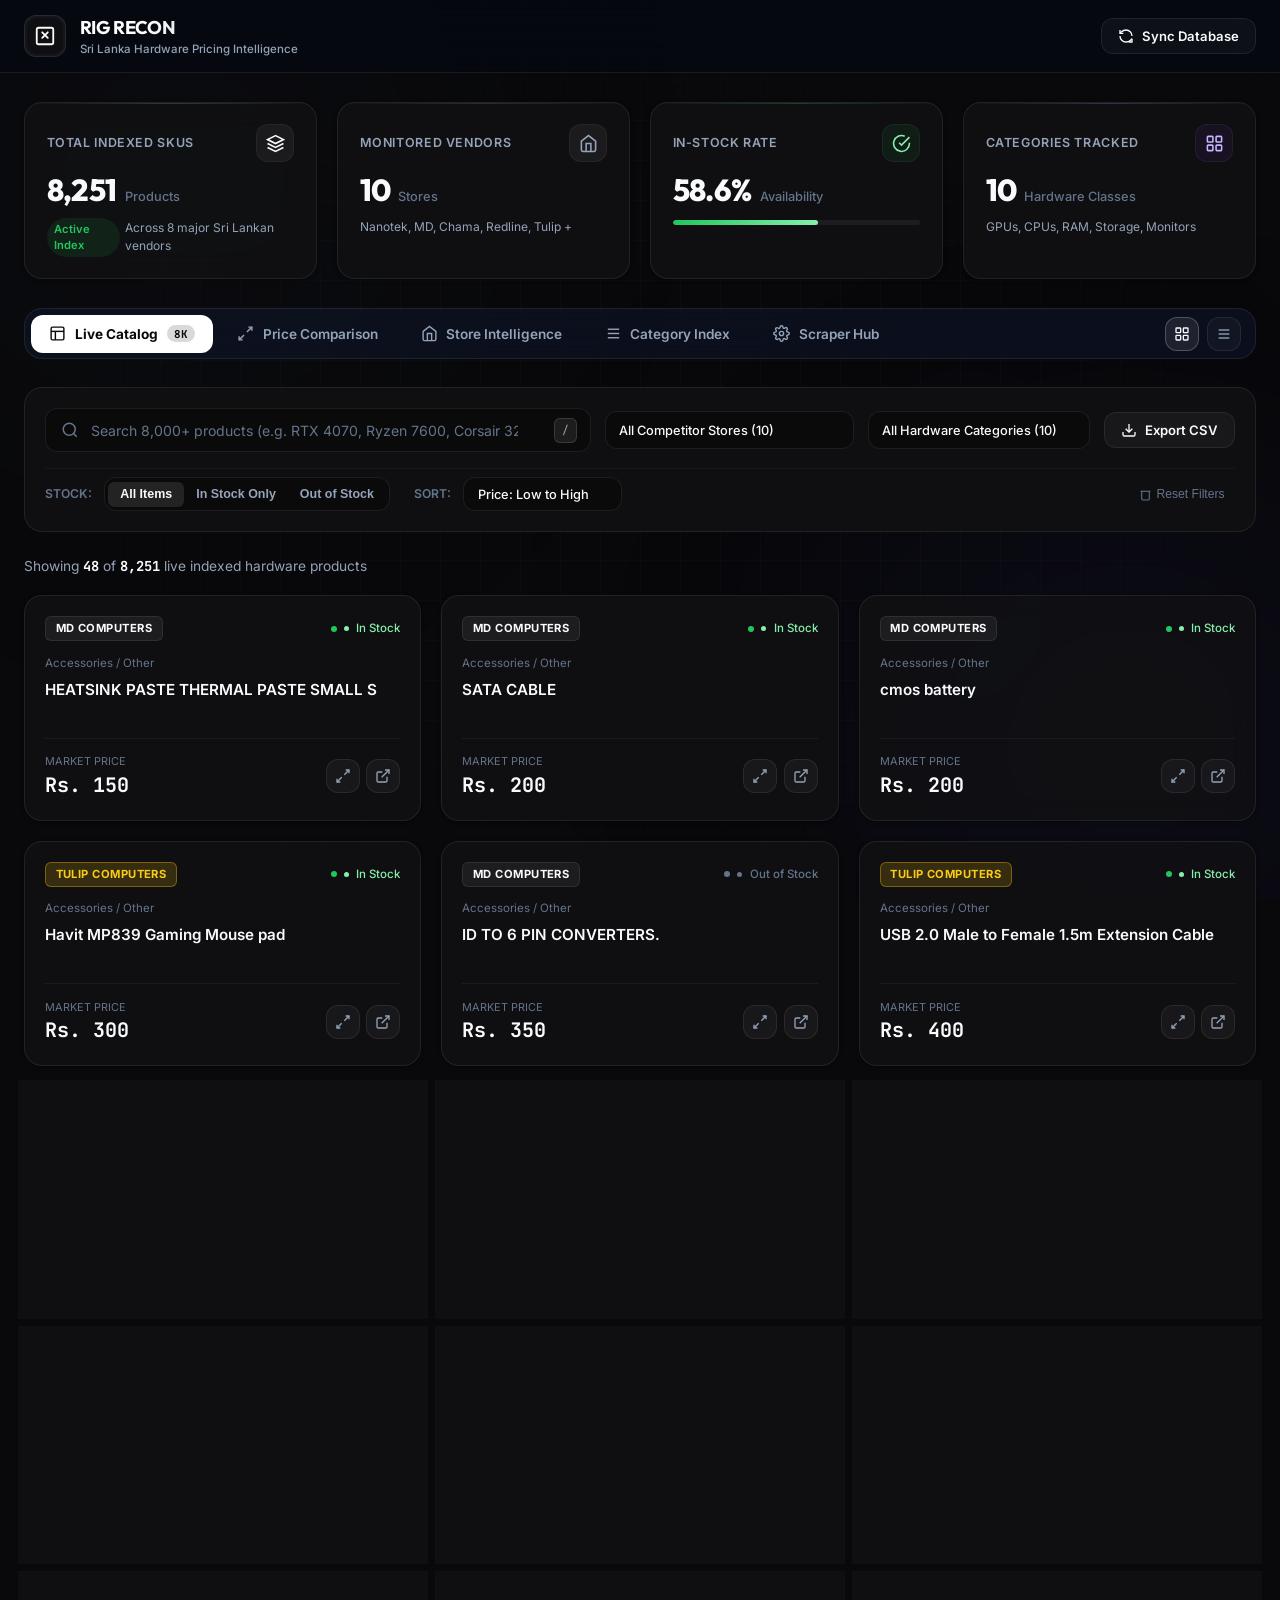
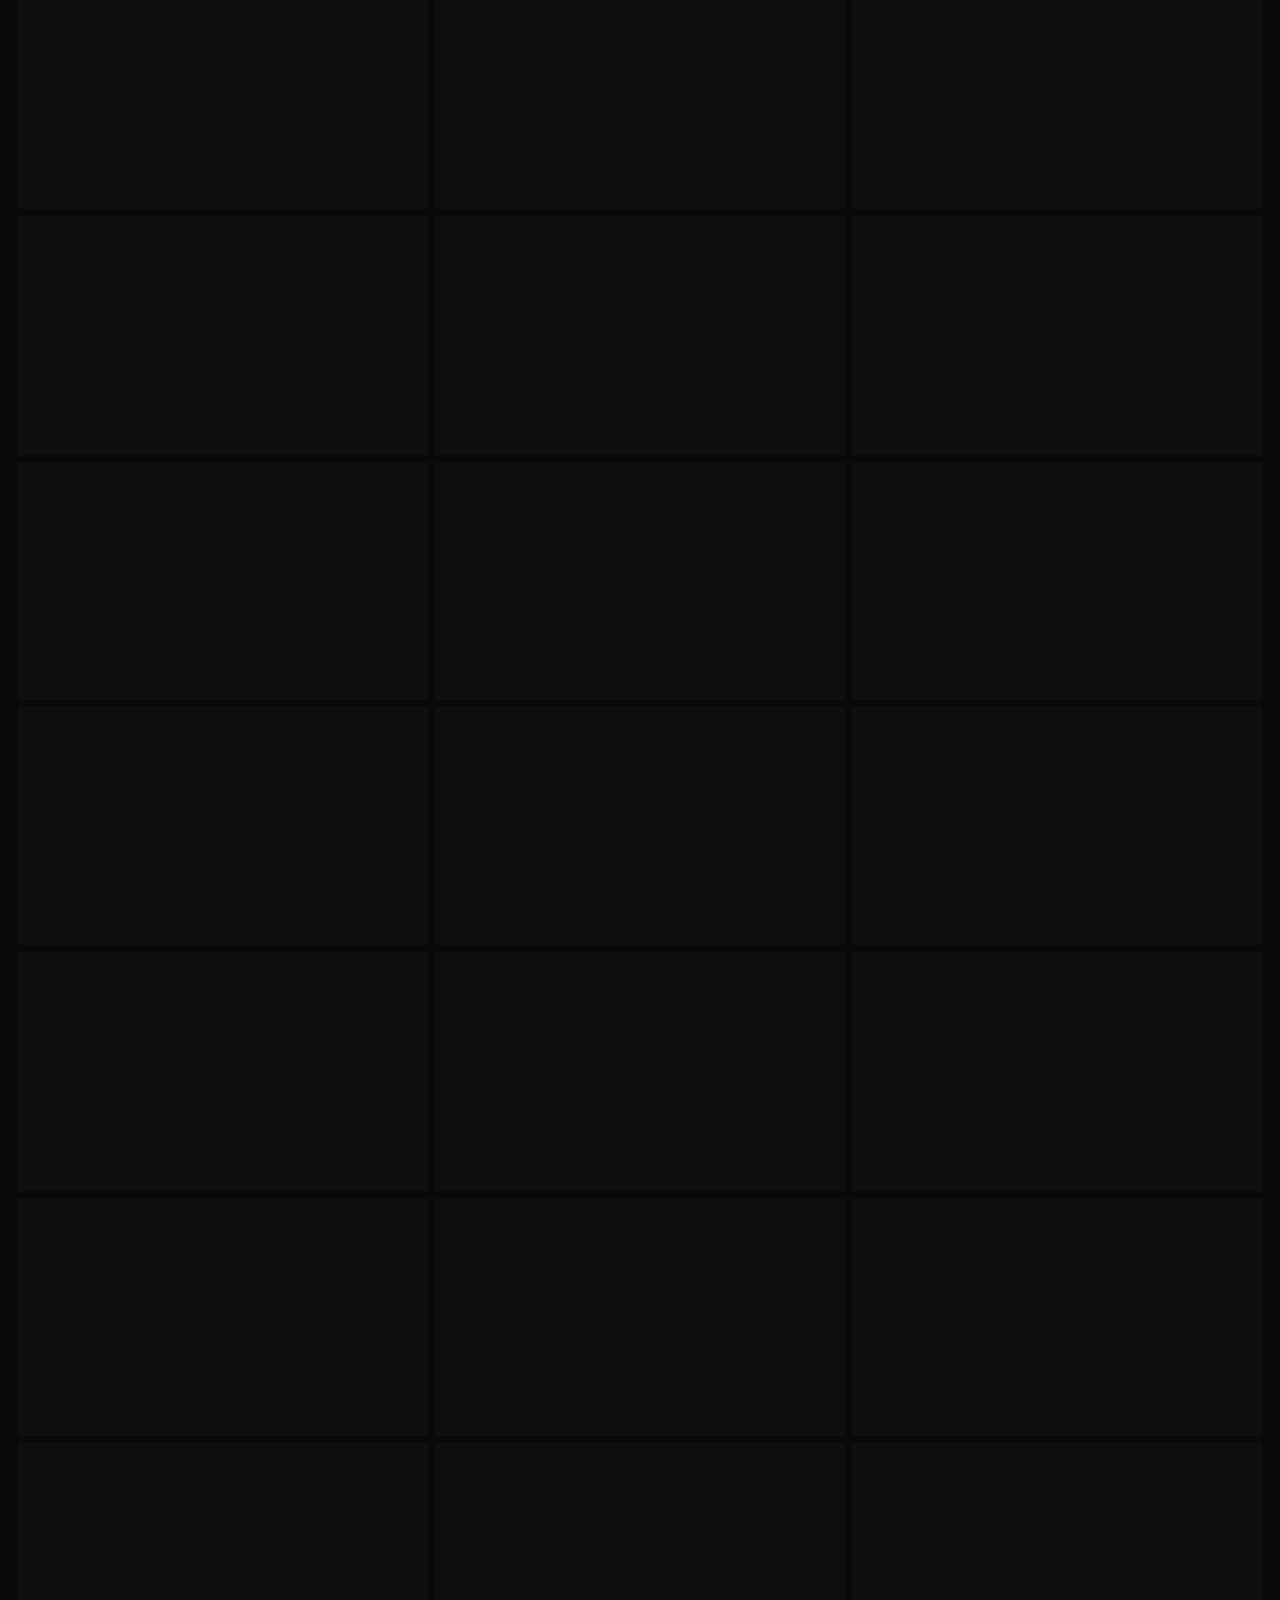
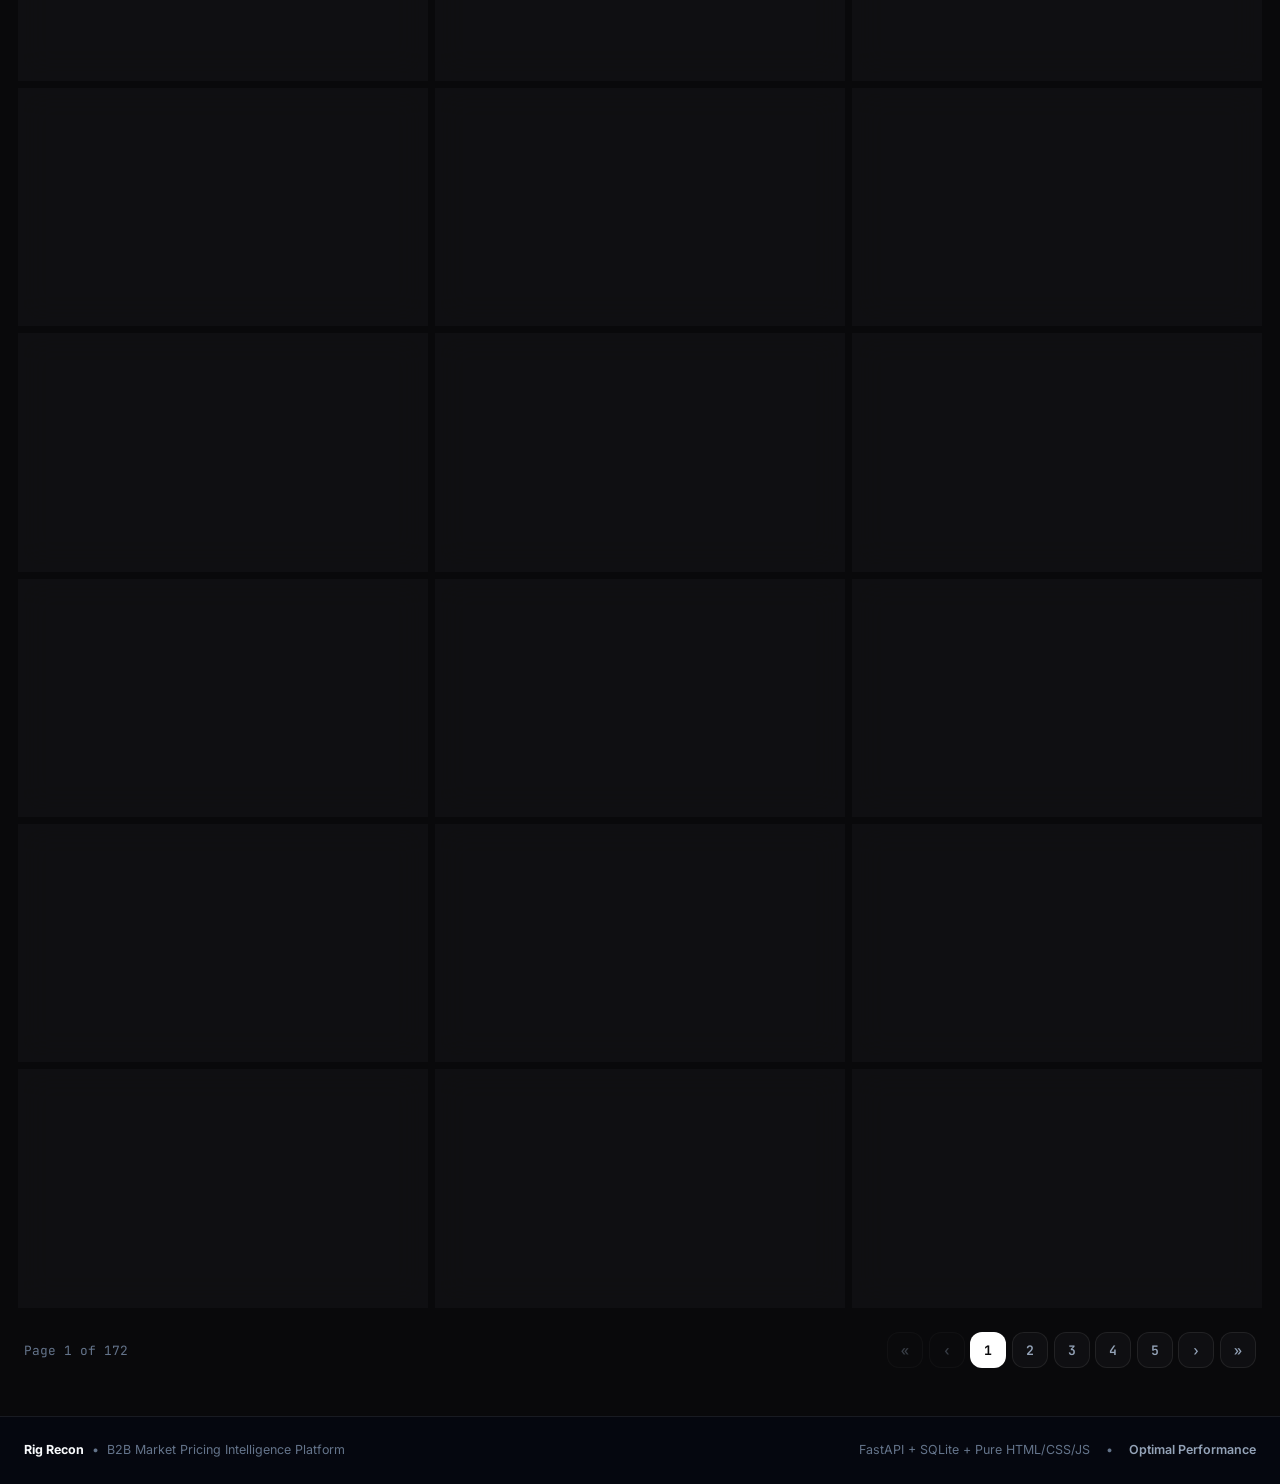
==== commit bc79ae87: "Rebrand to Rig Recon, remove duplicate Price Comparison button and status badge" ====
--- a/index.html
+++ b/index.html
@@ -3,8 +3,8 @@
 <head>
   <meta charset="UTF-8" />
   <meta name="viewport" content="width=device-width, initial-scale=1.0" />
-  <title>Lanka PC Intel - Sri Lanka Hardware Market Pricing Intelligence</title>
-  <meta name="description" content="Executive B2B Competitor Pricing Intelligence & Scraping Portal for Sri Lankan PC Hardware Stores." />
+  <title>Rig Recon - Sri Lanka Hardware Market Pricing Intelligence</title>
+  <meta name="description" content="B2B Competitor Pricing Intelligence for Sri Lankan PC Hardware Stores." />
 
   <!-- Google Fonts: Outfit (Headings), Inter (Body), JetBrains Mono (Code/Prices) -->
   <link rel="preconnect" href="https://fonts.googleapis.com">
@@ -27,7 +27,7 @@
     <!-- Sticky Glassmorphic Header -->
     <header class="app-header">
       <div class="header-inner">
-        <a href="./" class="brand-section" title="Lanka PC Intelligence">
+        <a href="./" class="brand-section" title="Rig Recon">
           <div class="brand-logo-icon">
             <div class="logo-inner">
               <svg xmlns="http://www.w3.org/2000/svg" viewBox="0 0 24 24" fill="none" stroke="currentColor" stroke-width="2" stroke-linecap="round" stroke-linejoin="round">
@@ -38,14 +38,9 @@
             </div>
           </div>
           <div class="brand-details">
-            <h1 class="brand-title">LANKA PC INTEL</h1>
+            <h1 class="brand-title">RIG RECON</h1>
             <div class="brand-subtitle">
               <span>Sri Lanka Hardware Pricing Intelligence</span>
-              <span>•</span>
-              <span id="systemStatusBadge" class="status-badge">
-                <span class="pulsing-dot"></span>
-                <span>Live Intelligence</span>
-              </span>
             </div>
           </div>
         </a>
@@ -56,10 +51,6 @@
             <svg xmlns="http://www.w3.org/2000/svg" viewBox="0 0 24 24" fill="none" stroke="currentColor" stroke-width="2"><path d="M21 12a9 9 0 0 0-9-9 9.75 9.75 0 0 0-6.74 2.74L3 8"/><path d="M3 3v5h5"/><path d="M3 12a9 9 0 0 0 9 9 9.75 9.75 0 0 0 6.74-2.74L21 16"/><path d="M16 21h5v-5"/></svg>
             Sync Database
           </button>
-          <a href="#compare" class="btn btn-primary" onclick="window.switchTab('compare')">
-            <svg xmlns="http://www.w3.org/2000/svg" viewBox="0 0 24 24" fill="none" stroke="currentColor" stroke-width="2"><path d="M16 3h5v5"/><path d="M8 21H3v-5"/><path d="M21 3 14 10"/><path d="M3 21l7-7"/></svg>
-            Price Comparison
-          </a>
         </div>
       </div>
     </header>
@@ -472,7 +463,7 @@
     <footer class="app-footer">
       <div class="footer-inner">
         <div style="display: flex; align-items: center; gap: 0.5rem;">
-          <strong style="color: var(--text-primary);">Lanka PC Intel</strong>
+          <strong style="color: var(--text-primary);">Rig Recon</strong>
           <span>•</span>
           <span>B2B Market Pricing Intelligence Platform</span>
         </div>
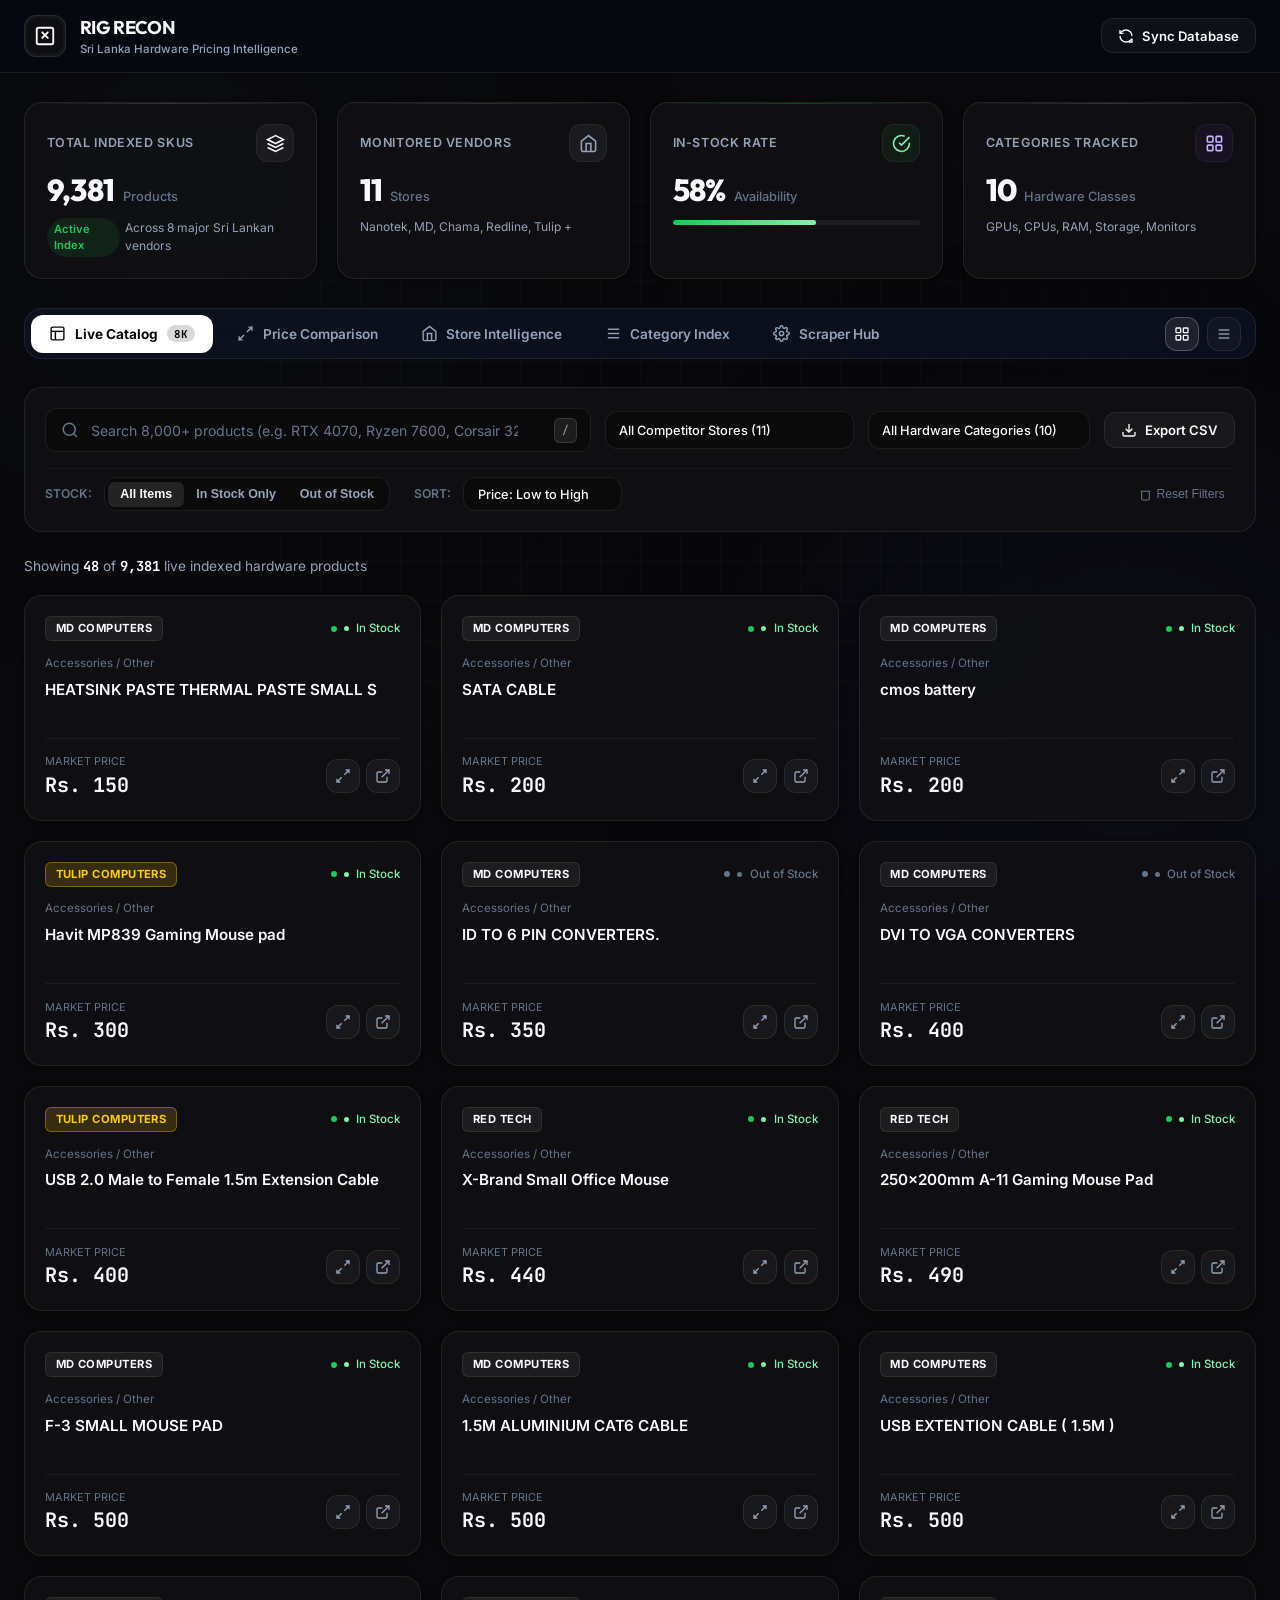
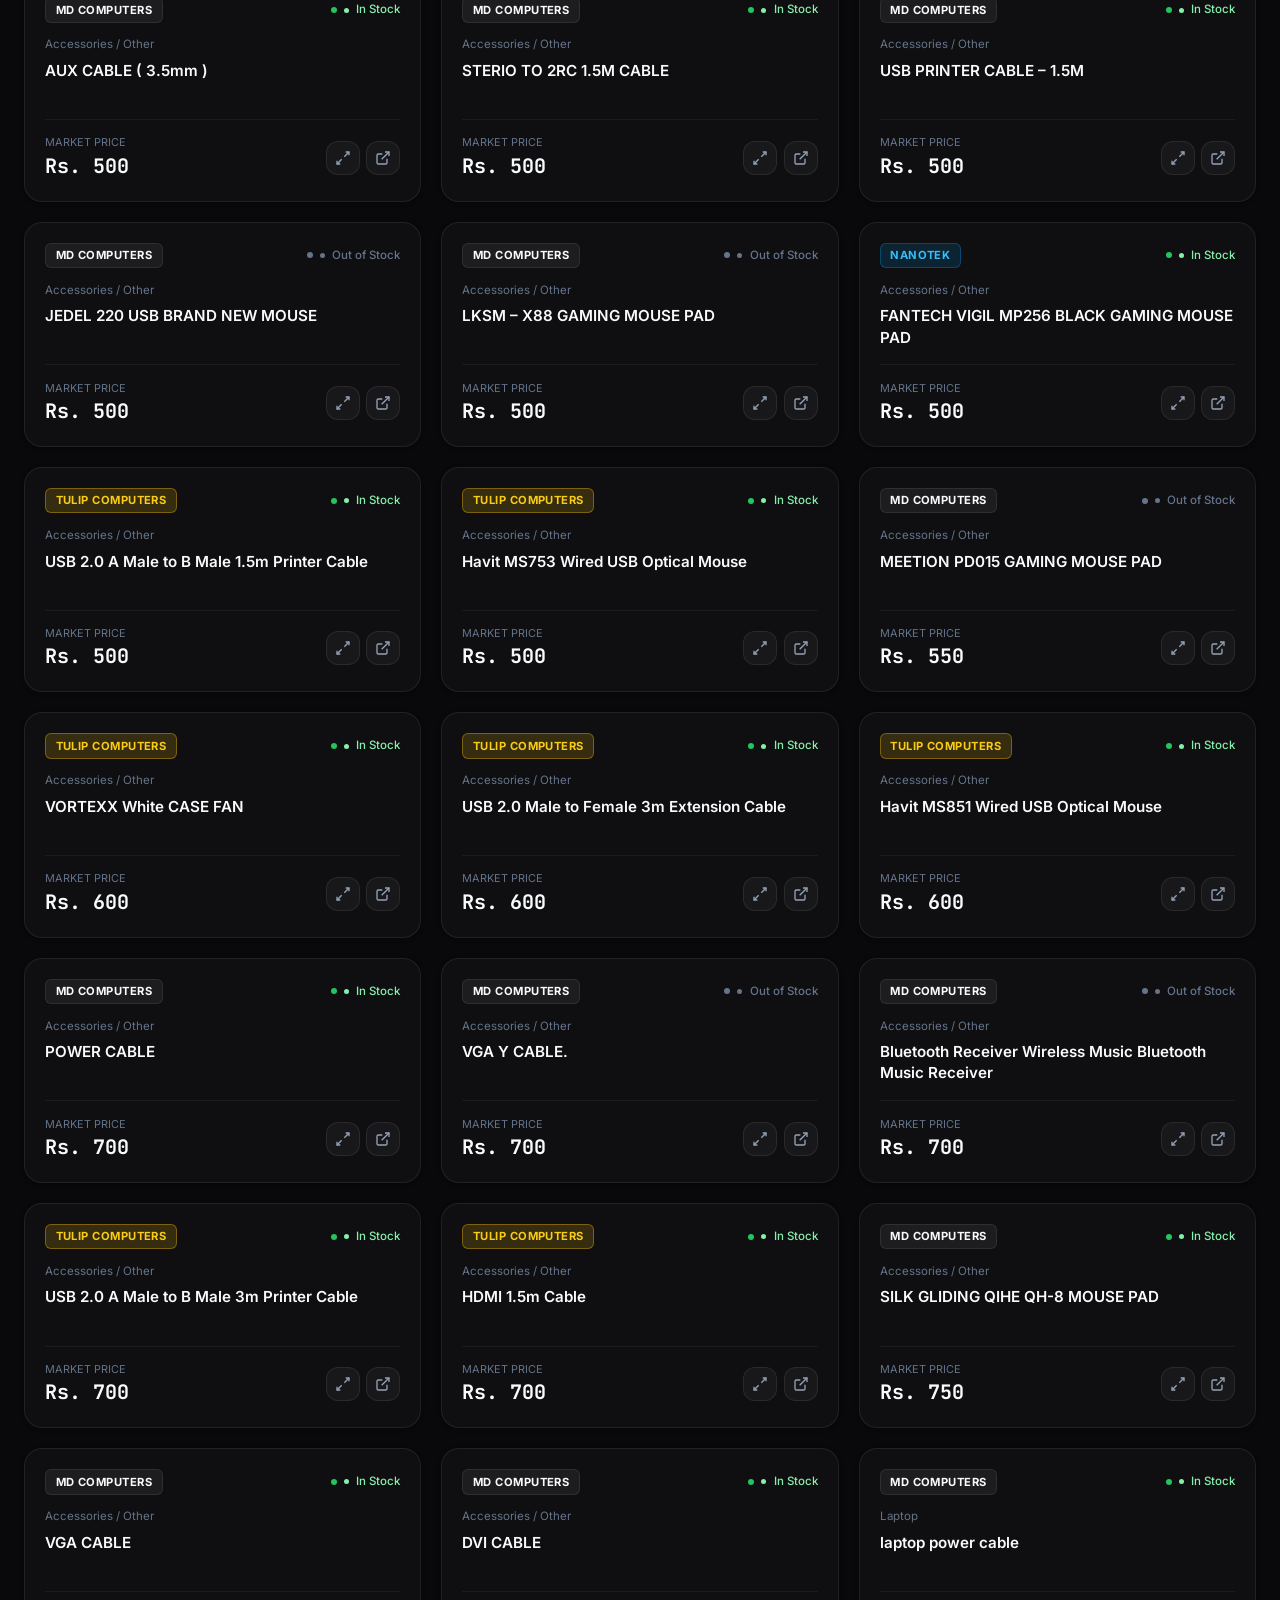
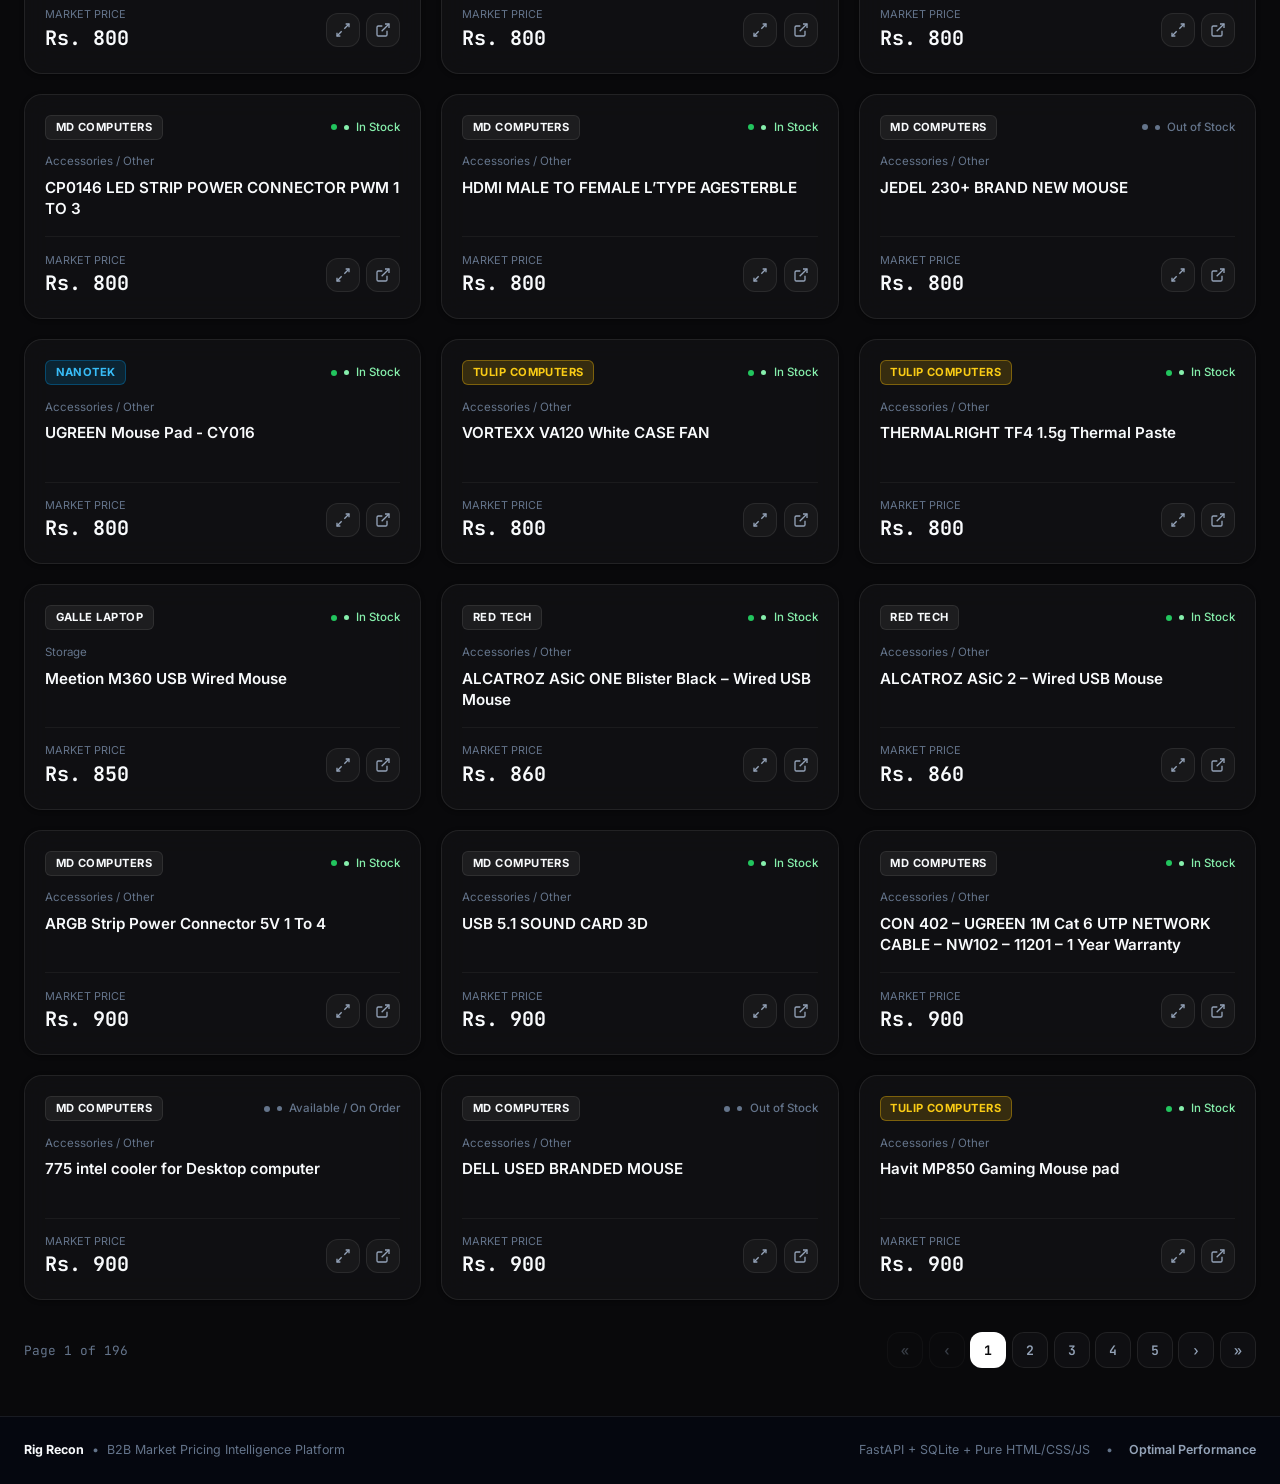
==== commit 939b16c9: "fix: shift cron to off-peak minute 15 and add job timeouts" ====
--- a/index.html
+++ b/index.html
@@ -386,7 +386,7 @@
               <div class="scraper-kpi-info">
                 <span class="scraper-kpi-label">Extraction Schedule</span>
                 <span class="scraper-kpi-val">Twice Daily</span>
-                <span id="fleetScheduleSub" class="scraper-kpi-sub">07:30 AM & 07:30 PM SLST</span>
+                <span id="fleetScheduleSub" class="scraper-kpi-sub">07:45 AM & 07:45 PM SLST</span>
               </div>
             </div>
           </div>
--- a/static/css/style.css
+++ b/static/css/style.css
@@ -1933,3 +1933,26 @@
     width: 100%;
   }
 }
+
+/* ==========================================================================
+   Mobile Performance & GPU Optimization
+   Disables multi-pass real-time compositing backdrop blurs on mobile viewports
+   and coarse pointer devices to eliminate GPU strain and guarantee smooth 60fps scrolling.
+   ========================================================================== */
+
+@media (max-width: 768px), (hover: none) and (pointer: coarse) {
+  .product-card,
+  .kpi-card,
+  .stat-card,
+  .best-deal-card,
+  .compare-card,
+  .store-card,
+  .scraper-card,
+  .catalog-toolbar,
+  .table-container {
+    backdrop-filter: none !important;
+    -webkit-backdrop-filter: none !important;
+    background-color: var(--bg-card-elevated) !important;
+  }
+}
+
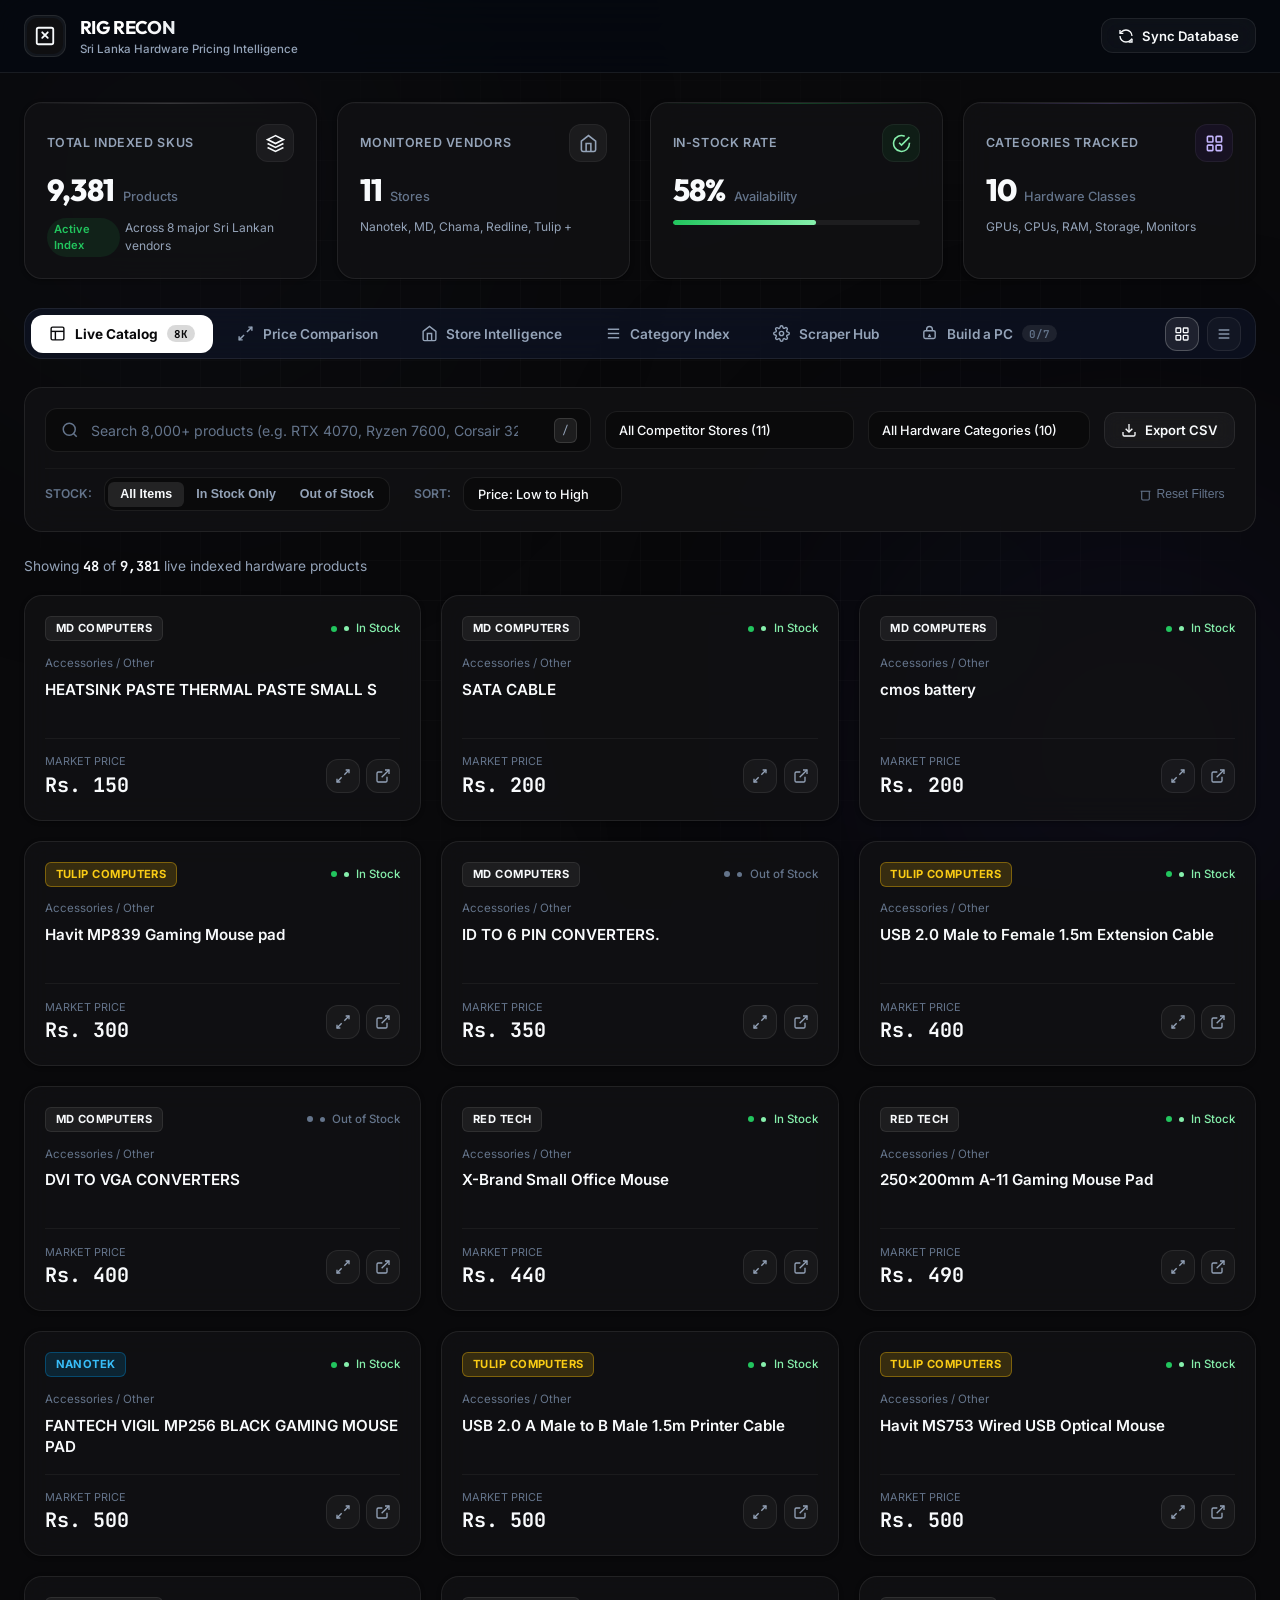
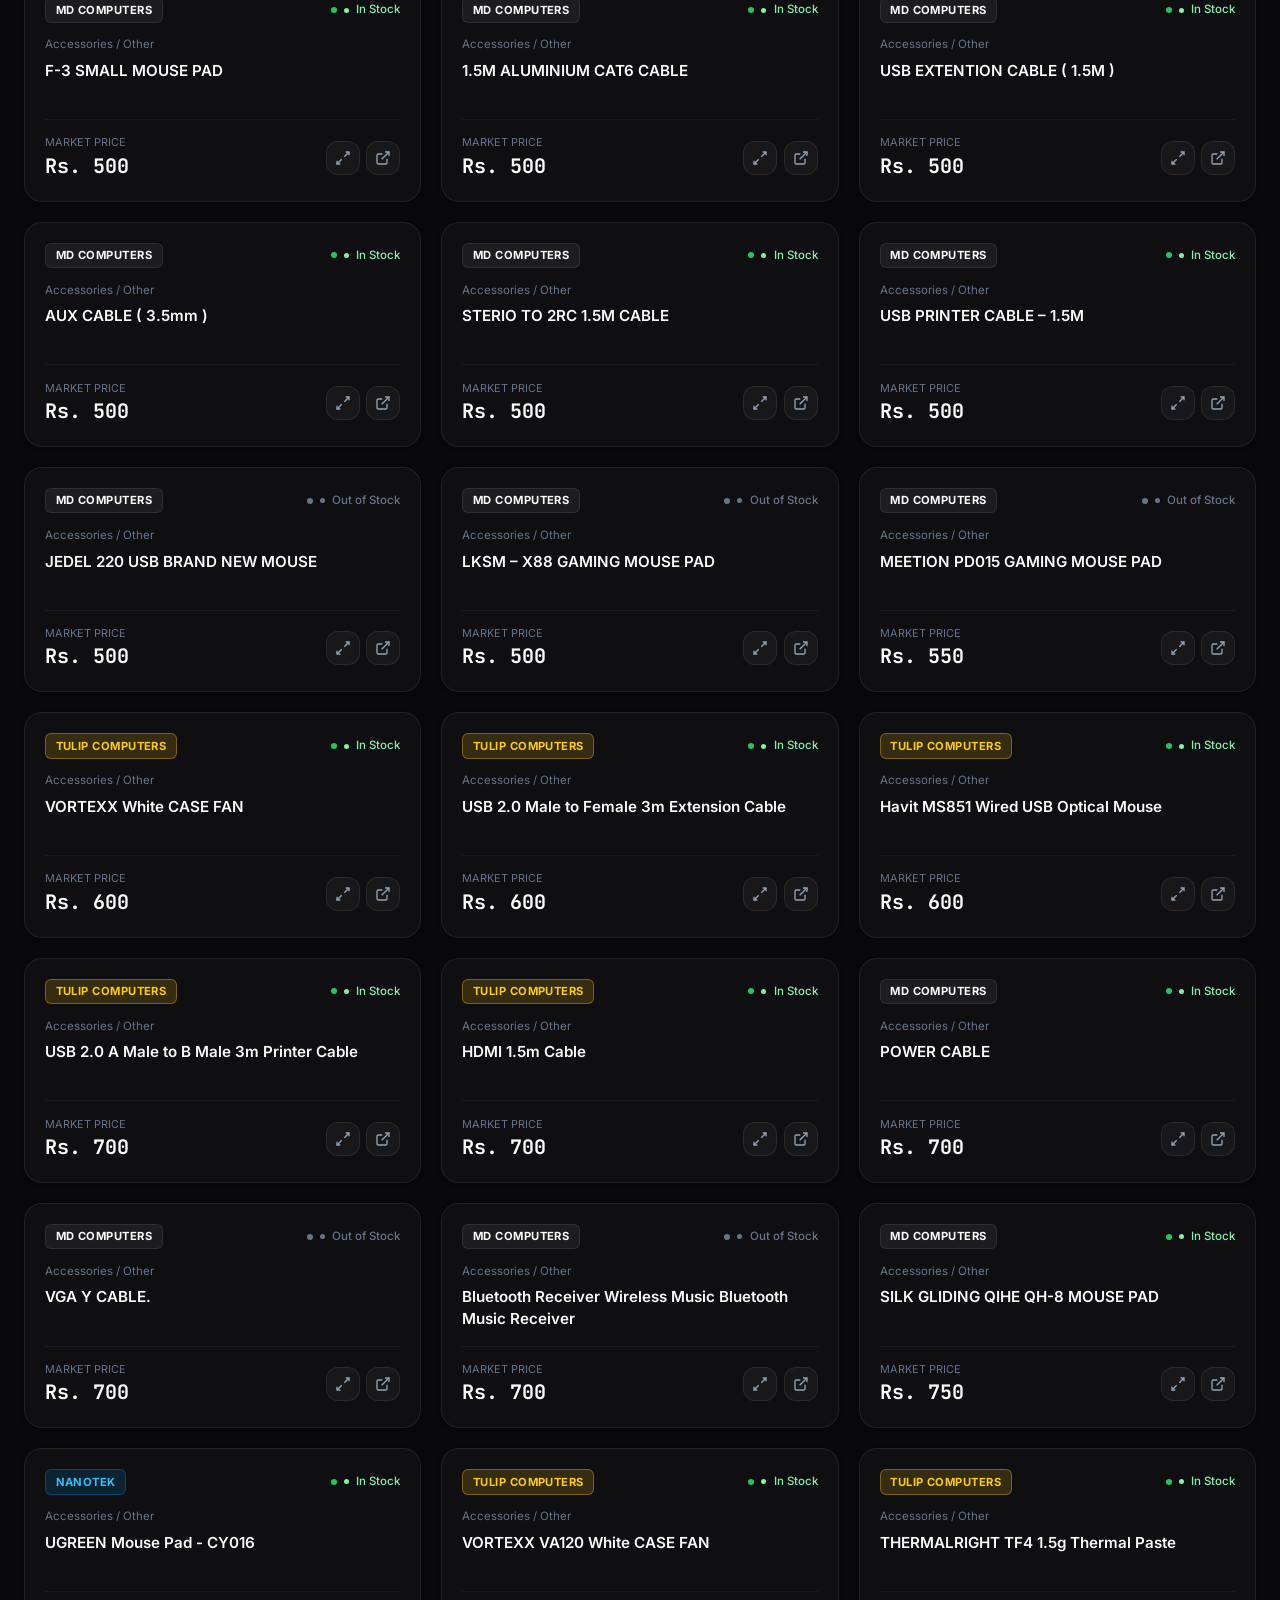
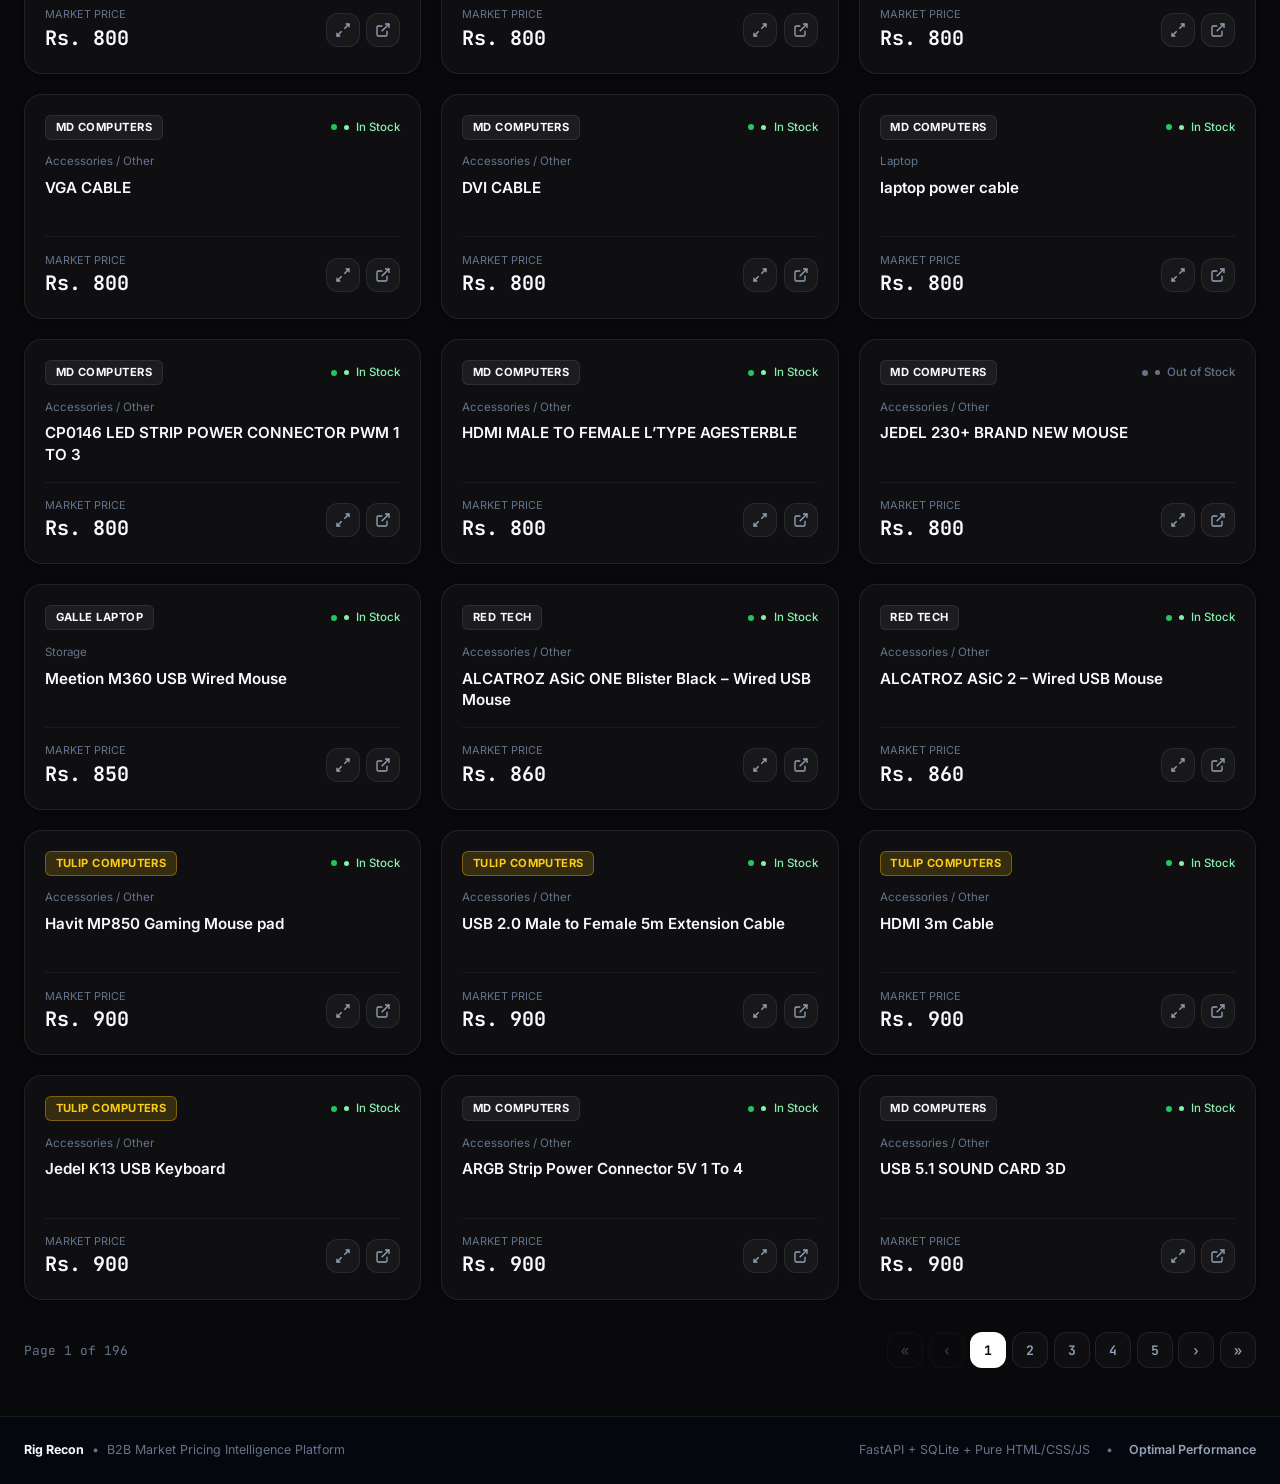
==== commit f248f7e2: "Add Build a PC budget configurator tab (Tab 6)" ====
--- a/index.html
+++ b/index.html
@@ -151,6 +151,12 @@
           <button class="tab-btn" data-tab="scrapers">
             <svg xmlns="http://www.w3.org/2000/svg" viewBox="0 0 24 24" fill="none" stroke="currentColor" stroke-width="2"><circle cx="12" cy="12" r="3"/><path d="M19.4 15a1.65 1.65 0 0 0 .33 1.82l.06.06a2 2 0 0 1 0 2.83 2 2 0 0 1-2.83 0l-.06-.06a1.65 1.65 0 0 0-1.82-.33 1.65 1.65 0 0 0-1 1.51V21a2 2 0 0 1-2 2 2 2 0 0 1-2-2v-.09A1.65 1.65 0 0 0 9 19.4a1.65 1.65 0 0 0-1.82.33l-.06.06a2 2 0 0 1-2.83 0 2 2 0 0 1 0-2.83l.06-.06a1.65 1.65 0 0 0 .33-1.82 1.65 1.65 0 0 0-1.51-1H3a2 2 0 0 1-2-2 2 2 0 0 1 2-2h.09A1.65 1.65 0 0 0 4.6 9a1.65 1.65 0 0 0-.33-1.82l-.06-.06a2 2 0 0 1 0-2.83 2 2 0 0 1 2.83 0l.06.06a1.65 1.65 0 0 0 1.82.33H9a1.65 1.65 0 0 0 1-1.51V3a2 2 0 0 1 2-2 2 2 0 0 1 2 2v.09a1.65 1.65 0 0 0 1 1.51 1.65 1.65 0 0 0 1.82-.33l.06-.06a2 2 0 0 1 2.83 0 2 2 0 0 1 0 2.83l-.06.06a1.65 1.65 0 0 0-.33 1.82V9a1.65 1.65 0 0 0 1.51 1H21a2 2 0 0 1 2 2 2 2 0 0 1-2 2h-.09a1.65 1.65 0 0 0-1.51 1z"/></svg>
             <span>Scraper Hub</span>
+          </button>
+
+          <button class="tab-btn" data-tab="buildpc" id="buildPcTabBtn">
+            <svg xmlns="http://www.w3.org/2000/svg" viewBox="0 0 24 24" fill="none" stroke="currentColor" stroke-width="2"><rect width="16" height="11" x="4" y="8" rx="2"/><path d="M8 8V6a4 4 0 0 1 8 0v2"/><path d="M12 13v3"/><path d="M10 16h4"/></svg>
+            <span>Build a PC</span>
+            <span class="tab-count" id="buildPcTabBadge">0/7</span>
           </button>
         </div>
 
@@ -441,6 +447,70 @@
           </div>
         </div>
       </section>
+
+      <!-- TAB 6: Build a PC Budget Tool -->
+      <section id="tab-buildpc" class="tab-content">
+        <div class="buildpc-container">
+
+          <!-- Hero Card -->
+          <div class="buildpc-hero-card">
+            <div style="display:flex;align-items:flex-start;justify-content:space-between;gap:1rem;flex-wrap:wrap;">
+              <div>
+                <h2 style="font-family:var(--font-display);font-size:1.4rem;font-weight:700;margin-bottom:0.35rem;">Build a PC — Budget Configurator</h2>
+                <p style="font-size:0.86rem;color:var(--text-secondary);max-width:640px;">
+                  Search and pick components for each slot. The tool finds the <strong>cheapest in-stock match</strong> across all 8+ tracked stores in real-time from the live catalog.
+                </p>
+              </div>
+              <div style="display:flex;gap:0.6rem;flex-wrap:wrap;">
+                <button id="buildAutoFillHeaderBtn" class="btn btn-glass" title="Auto-fill all slots with the cheapest available item">
+                  <svg xmlns="http://www.w3.org/2000/svg" viewBox="0 0 24 24" fill="none" stroke="currentColor" stroke-width="2" width="15" height="15"><path d="m13 2-2 2.5h3L12 7"/><path d="M10 14 8.5 9.5l-5 1.5 6-8"/><path d="m22 22-5-10-5 10"/><path d="M14 18h6"/></svg>
+                  Auto-Fill Cheapest
+                </button>
+                <button id="buildResetBtn" class="btn btn-glass" title="Clear all selected components">
+                  <svg xmlns="http://www.w3.org/2000/svg" viewBox="0 0 24 24" fill="none" stroke="currentColor" stroke-width="2" width="15" height="15"><path d="M3 6h18"/><path d="M19 6v14c0 1-1 2-2 2H7c-1 0-2-1-2-2V6"/><path d="M8 6V4c0-1 1-2 2-2h4c1 0 2 1 2 2v2"/></svg>
+                  Reset Build
+                </button>
+                <button id="buildExportBtn" class="btn btn-glass" title="Export build list as CSV">
+                  <svg xmlns="http://www.w3.org/2000/svg" viewBox="0 0 24 24" fill="none" stroke="currentColor" stroke-width="2" width="15" height="15"><path d="M21 15v4a2 2 0 0 1-2 2H5a2 2 0 0 1-2-2v-4"/><polyline points="7 10 12 15 17 10"/><line x1="12" y1="15" x2="12" y2="3"/></svg>
+                  Export CSV
+                </button>
+              </div>
+            </div>
+          </div>
+
+          <!-- Two-column layout: Slot Grid + Summary Panel -->
+          <div class="buildpc-layout">
+            <!-- Left: Component Slots -->
+            <div id="buildpcSlotGrid" class="buildpc-slot-grid">
+              <!-- Slot cards are dynamically rendered by JS -->
+            </div>
+
+            <!-- Right: Build Summary Panel -->
+            <div class="build-summary-panel">
+              <div class="build-summary-title">
+                Build Summary
+                <span class="build-slots-filled-badge" id="buildFilledBadge">0 / 7 slots</span>
+              </div>
+
+              <div class="build-summary-list" id="buildSummaryList">
+                <!-- Dynamically rendered summary rows -->
+              </div>
+
+              <div class="build-total-section">
+                <div class="build-total-label">Estimated Total Cost</div>
+                <div class="build-total-value" id="buildTotalValue">Rs. —</div>
+                <div class="build-total-sub" id="buildTotalSub">Select components to calculate total</div>
+              </div>
+
+              <div class="build-store-dist" id="buildStoreDist" style="display:none;">
+                <div class="build-store-dist-label">Parts by Store</div>
+                <div id="buildStoreDistRows"></div>
+              </div>
+            </div>
+          </div>
+
+        </div>
+      </section>
     </main>
 
     <!-- Product Quick View Modal Dialog -->
--- a/static/css/style.css
+++ b/static/css/style.css
@@ -1956,3 +1956,606 @@
   }
 }
 
+
+/* ==========================================================================
+   Build-a-PC Budget Tool — Tab 6
+   ========================================================================== */
+
+/* ── Page Layout ── */
+.buildpc-container {
+  display: flex;
+  flex-direction: column;
+  gap: 1.5rem;
+}
+
+.buildpc-hero-card {
+  background: var(--bg-card);
+  border: 1px solid var(--border-subtle);
+  border-radius: var(--radius-lg);
+  padding: 1.5rem 1.75rem;
+  backdrop-filter: blur(14px);
+  -webkit-backdrop-filter: blur(14px);
+}
+
+.buildpc-layout {
+  display: grid;
+  grid-template-columns: 1fr 320px;
+  gap: 1.5rem;
+  align-items: start;
+}
+
+/* ── Slot Grid ── */
+.buildpc-slot-grid {
+  display: grid;
+  grid-template-columns: 1fr 1fr;
+  gap: 1rem;
+}
+
+/* ── Individual Slot Card ── */
+.build-slot-card {
+  background: var(--bg-card);
+  border: 1px solid var(--border-subtle);
+  border-radius: var(--radius-md);
+  padding: 1rem 1.1rem;
+  display: flex;
+  flex-direction: column;
+  gap: 0.75rem;
+  transition: border-color var(--trans-smooth), box-shadow var(--trans-smooth);
+  backdrop-filter: blur(12px);
+  -webkit-backdrop-filter: blur(12px);
+  position: relative;
+  overflow: visible;
+}
+
+.build-slot-card::before {
+  content: '';
+  position: absolute;
+  inset: 0;
+  background: linear-gradient(135deg, rgba(255,255,255,0.018) 0%, transparent 60%);
+  pointer-events: none;
+  border-radius: inherit;
+}
+
+.build-slot-card:hover {
+  border-color: rgba(255,255,255,0.14);
+}
+
+.build-slot-card.is-selected {
+  border-color: rgba(34, 197, 94, 0.45);
+  box-shadow: 0 0 0 1px rgba(34, 197, 94, 0.15), inset 0 0 24px rgba(34, 197, 94, 0.03);
+}
+
+/* ── Slot Header ── */
+.build-slot-header {
+  display: flex;
+  align-items: center;
+  gap: 0.65rem;
+}
+
+.build-slot-icon {
+  width: 34px;
+  height: 34px;
+  border-radius: var(--radius-sm);
+  background: rgba(255,255,255,0.05);
+  border: 1px solid var(--border-subtle);
+  display: flex;
+  align-items: center;
+  justify-content: center;
+  flex-shrink: 0;
+  color: var(--text-secondary);
+  transition: color var(--trans-fast), background var(--trans-fast);
+}
+
+.build-slot-card.is-selected .build-slot-icon {
+  background: rgba(34, 197, 94, 0.1);
+  border-color: rgba(34, 197, 94, 0.3);
+  color: #4ade80;
+}
+
+.build-slot-label {
+  font-size: 0.78rem;
+  font-weight: 700;
+  color: var(--text-muted);
+  text-transform: uppercase;
+  letter-spacing: 0.06em;
+  flex: 1;
+}
+
+.build-slot-count-badge {
+  font-family: var(--font-mono);
+  font-size: 0.66rem;
+  color: var(--text-muted);
+  background: rgba(255,255,255,0.04);
+  border: 1px solid var(--border-subtle);
+  border-radius: var(--radius-full);
+  padding: 0.1rem 0.45rem;
+}
+
+/* ── Slot Search ── */
+.build-slot-search-wrap {
+  position: relative;
+}
+
+.build-slot-search {
+  width: 100%;
+  background: var(--bg-input);
+  border: 1px solid var(--border-subtle);
+  border-radius: var(--radius-sm);
+  color: var(--text-primary);
+  font-family: var(--font-body);
+  font-size: 0.8rem;
+  padding: 0.45rem 0.7rem 0.45rem 2rem;
+  outline: none;
+  transition: border-color var(--trans-fast);
+}
+
+.build-slot-search::placeholder {
+  color: var(--text-dim);
+}
+
+.build-slot-search:focus {
+  border-color: rgba(255,255,255,0.22);
+}
+
+.build-slot-search-icon {
+  position: absolute;
+  left: 0.55rem;
+  top: 50%;
+  transform: translateY(-50%);
+  color: var(--text-muted);
+  pointer-events: none;
+  display: flex;
+  align-items: center;
+}
+
+/* ── Selected Component Display ── */
+.build-slot-selected {
+  display: flex;
+  flex-direction: column;
+  gap: 0.4rem;
+  padding: 0.6rem 0.75rem;
+  background: rgba(34, 197, 94, 0.06);
+  border: 1px solid rgba(34, 197, 94, 0.2);
+  border-radius: var(--radius-sm);
+  animation: buildSlideIn 0.2s ease;
+}
+
+.build-slot-selected-title {
+  font-size: 0.78rem;
+  font-weight: 600;
+  color: var(--text-primary);
+  line-height: 1.35;
+  display: -webkit-box;
+  -webkit-line-clamp: 2;
+  -webkit-box-orient: vertical;
+  overflow: hidden;
+}
+
+.build-slot-selected-meta {
+  display: flex;
+  align-items: center;
+  justify-content: space-between;
+  gap: 0.5rem;
+}
+
+.build-slot-selected-price {
+  font-family: var(--font-mono);
+  font-size: 0.88rem;
+  font-weight: 700;
+  color: #4ade80;
+}
+
+.build-slot-clear-btn {
+  background: none;
+  border: 1px solid rgba(255,255,255,0.1);
+  border-radius: var(--radius-sm);
+  color: var(--text-muted);
+  cursor: pointer;
+  padding: 0.18rem 0.45rem;
+  font-size: 0.7rem;
+  font-family: var(--font-body);
+  transition: border-color var(--trans-fast), color var(--trans-fast);
+  display: flex;
+  align-items: center;
+  gap: 0.3rem;
+  white-space: nowrap;
+}
+
+.build-slot-clear-btn:hover {
+  border-color: rgba(225, 29, 72, 0.5);
+  color: #fb7185;
+}
+
+/* ── Slot Results List ── */
+.build-slot-results {
+  display: flex;
+  flex-direction: column;
+  gap: 0.3rem;
+}
+
+.build-slot-result-item {
+  display: flex;
+  align-items: center;
+  gap: 0.5rem;
+  padding: 0.45rem 0.6rem;
+  border-radius: var(--radius-sm);
+  border: 1px solid transparent;
+  background: rgba(255,255,255,0.025);
+  cursor: pointer;
+  transition: background var(--trans-fast), border-color var(--trans-fast);
+  animation: buildSlideIn 0.15s ease;
+}
+
+.build-slot-result-item:hover {
+  background: rgba(255,255,255,0.05);
+  border-color: var(--border-subtle);
+}
+
+.build-slot-result-item.is-best {
+  background: rgba(34, 197, 94, 0.05);
+  border-color: rgba(34, 197, 94, 0.18);
+}
+
+.build-slot-result-item.is-best:hover {
+  background: rgba(34, 197, 94, 0.09);
+}
+
+.build-result-content {
+  flex: 1;
+  min-width: 0;
+}
+
+.build-result-title {
+  font-size: 0.75rem;
+  font-weight: 500;
+  color: var(--text-primary);
+  line-height: 1.3;
+  white-space: nowrap;
+  overflow: hidden;
+  text-overflow: ellipsis;
+}
+
+.build-result-store {
+  font-size: 0.66rem;
+  color: var(--text-muted);
+  margin-top: 0.1rem;
+}
+
+.build-result-right {
+  display: flex;
+  flex-direction: column;
+  align-items: flex-end;
+  gap: 0.2rem;
+  flex-shrink: 0;
+}
+
+.build-result-price {
+  font-family: var(--font-mono);
+  font-size: 0.78rem;
+  font-weight: 700;
+  color: var(--text-primary);
+}
+
+.build-slot-result-item.is-best .build-result-price {
+  color: #4ade80;
+}
+
+.build-result-select-btn {
+  background: rgba(255,255,255,0.06);
+  border: 1px solid var(--border-subtle);
+  border-radius: var(--radius-sm);
+  color: var(--text-secondary);
+  cursor: pointer;
+  font-size: 0.66rem;
+  font-family: var(--font-body);
+  font-weight: 600;
+  padding: 0.15rem 0.45rem;
+  white-space: nowrap;
+  transition: background var(--trans-fast), border-color var(--trans-fast), color var(--trans-fast);
+}
+
+.build-result-select-btn:hover {
+  background: rgba(34, 197, 94, 0.12);
+  border-color: rgba(34, 197, 94, 0.35);
+  color: #4ade80;
+}
+
+.build-best-badge {
+  font-size: 0.58rem;
+  font-weight: 700;
+  color: #4ade80;
+  text-transform: uppercase;
+  letter-spacing: 0.05em;
+  background: rgba(34, 197, 94, 0.1);
+  border-radius: var(--radius-full);
+  padding: 0.1rem 0.35rem;
+}
+
+.build-slot-empty-msg {
+  font-size: 0.74rem;
+  color: var(--text-muted);
+  text-align: center;
+  padding: 0.5rem 0;
+  font-style: italic;
+}
+
+.build-slot-skeleton {
+  display: flex;
+  flex-direction: column;
+  gap: 0.3rem;
+}
+
+/* ── Summary Panel ── */
+.build-summary-panel {
+  position: sticky;
+  top: 80px;
+  background: var(--bg-card);
+  border: 1px solid var(--border-subtle);
+  border-radius: var(--radius-lg);
+  padding: 1.25rem 1.35rem;
+  display: flex;
+  flex-direction: column;
+  gap: 1rem;
+  backdrop-filter: blur(14px);
+  -webkit-backdrop-filter: blur(14px);
+}
+
+.build-summary-title {
+  font-family: var(--font-display);
+  font-size: 1rem;
+  font-weight: 700;
+  color: var(--text-primary);
+  padding-bottom: 0.75rem;
+  border-bottom: 1px solid var(--border-subtle);
+  display: flex;
+  align-items: center;
+  justify-content: space-between;
+}
+
+.build-slots-filled-badge {
+  font-family: var(--font-mono);
+  font-size: 0.72rem;
+  background: rgba(255,255,255,0.06);
+  border: 1px solid var(--border-subtle);
+  border-radius: var(--radius-full);
+  padding: 0.15rem 0.55rem;
+  color: var(--text-secondary);
+}
+
+.build-summary-list {
+  display: flex;
+  flex-direction: column;
+  gap: 0.4rem;
+}
+
+.build-summary-row {
+  display: flex;
+  align-items: flex-start;
+  gap: 0.6rem;
+  padding: 0.45rem 0.5rem;
+  border-radius: var(--radius-sm);
+  background: rgba(255,255,255,0.02);
+  border: 1px solid transparent;
+  transition: background var(--trans-fast);
+}
+
+.build-summary-row.has-item {
+  background: rgba(34, 197, 94, 0.04);
+  border-color: rgba(34, 197, 94, 0.12);
+  animation: buildSlideIn 0.2s ease;
+}
+
+.build-summary-row-icon {
+  width: 24px;
+  height: 24px;
+  border-radius: 5px;
+  background: rgba(255,255,255,0.04);
+  display: flex;
+  align-items: center;
+  justify-content: center;
+  flex-shrink: 0;
+  color: var(--text-muted);
+}
+
+.build-summary-row.has-item .build-summary-row-icon {
+  color: #4ade80;
+  background: rgba(34, 197, 94, 0.08);
+}
+
+.build-summary-row-content {
+  flex: 1;
+  min-width: 0;
+}
+
+.build-summary-row-slot {
+  font-size: 0.63rem;
+  font-weight: 700;
+  text-transform: uppercase;
+  letter-spacing: 0.05em;
+  color: var(--text-muted);
+}
+
+.build-summary-row-name {
+  font-size: 0.72rem;
+  font-weight: 500;
+  color: var(--text-secondary);
+  line-height: 1.3;
+  white-space: nowrap;
+  overflow: hidden;
+  text-overflow: ellipsis;
+}
+
+.build-summary-row.has-item .build-summary-row-name {
+  color: var(--text-primary);
+}
+
+.build-summary-row-price {
+  font-family: var(--font-mono);
+  font-size: 0.78rem;
+  font-weight: 700;
+  color: #4ade80;
+  flex-shrink: 0;
+  margin-top: 0.15rem;
+}
+
+/* ── Total Section ── */
+.build-total-section {
+  border-top: 1px solid var(--border-subtle);
+  padding-top: 0.9rem;
+  display: flex;
+  flex-direction: column;
+  gap: 0.4rem;
+}
+
+.build-total-label {
+  font-size: 0.7rem;
+  font-weight: 700;
+  text-transform: uppercase;
+  letter-spacing: 0.06em;
+  color: var(--text-muted);
+}
+
+.build-total-value {
+  font-family: var(--font-mono);
+  font-size: 1.65rem;
+  font-weight: 800;
+  color: var(--text-secondary);
+  line-height: 1;
+  transition: color 0.3s ease;
+}
+
+.build-total-value.has-value {
+  color: #4ade80;
+}
+
+.build-total-sub {
+  font-size: 0.7rem;
+  color: var(--text-muted);
+}
+
+/* ── Store Distribution ── */
+.build-store-dist {
+  display: flex;
+  flex-direction: column;
+  gap: 0.4rem;
+}
+
+.build-store-dist-label {
+  font-size: 0.63rem;
+  font-weight: 700;
+  text-transform: uppercase;
+  letter-spacing: 0.05em;
+  color: var(--text-muted);
+}
+
+.build-store-dist-row {
+  display: flex;
+  align-items: center;
+  gap: 0.5rem;
+  font-size: 0.68rem;
+}
+
+.build-store-dist-name {
+  width: 80px;
+  flex-shrink: 0;
+  color: var(--text-secondary);
+  white-space: nowrap;
+  overflow: hidden;
+  text-overflow: ellipsis;
+}
+
+.build-store-dist-bar-wrap {
+  flex: 1;
+  background: rgba(255,255,255,0.05);
+  border-radius: var(--radius-full);
+  height: 4px;
+  overflow: hidden;
+}
+
+.build-store-dist-bar-fill {
+  height: 100%;
+  background: linear-gradient(90deg, #22c55e, #4ade80);
+  border-radius: var(--radius-full);
+  transition: width 0.4s ease;
+}
+
+.build-store-dist-count {
+  font-family: var(--font-mono);
+  font-size: 0.65rem;
+  color: var(--text-muted);
+  width: 16px;
+  text-align: right;
+}
+
+/* ── Action Buttons ── */
+.build-action-row {
+  display: flex;
+  flex-direction: column;
+  gap: 0.5rem;
+}
+
+.build-btn-autofill {
+  width: 100%;
+  background: linear-gradient(135deg, rgba(34,197,94,0.15), rgba(16,185,129,0.1));
+  border: 1px solid rgba(34, 197, 94, 0.35);
+  border-radius: var(--radius-md);
+  color: #4ade80;
+  font-family: var(--font-body);
+  font-size: 0.82rem;
+  font-weight: 700;
+  cursor: pointer;
+  padding: 0.65rem 1rem;
+  display: flex;
+  align-items: center;
+  justify-content: center;
+  gap: 0.5rem;
+  transition: background var(--trans-fast), border-color var(--trans-fast), transform var(--trans-bounce);
+}
+
+.build-btn-autofill:hover:not(:disabled) {
+  background: linear-gradient(135deg, rgba(34,197,94,0.22), rgba(16,185,129,0.16));
+  border-color: rgba(34, 197, 94, 0.55);
+  transform: translateY(-1px);
+}
+
+.build-btn-autofill:disabled {
+  opacity: 0.5;
+  cursor: not-allowed;
+}
+
+.build-btn-row-2 {
+  display: flex;
+  gap: 0.5rem;
+}
+
+/* ── Animation ── */
+@keyframes buildSlideIn {
+  from { opacity: 0; transform: translateY(-4px); }
+  to   { opacity: 1; transform: translateY(0); }
+}
+
+/* ── Responsive ── */
+@media (max-width: 1100px) {
+  .buildpc-layout {
+    grid-template-columns: 1fr;
+  }
+  .build-summary-panel {
+    position: static;
+  }
+}
+
+@media (max-width: 640px) {
+  .buildpc-slot-grid {
+    grid-template-columns: 1fr;
+  }
+}
+
+@media (max-width: 768px), (hover: none) and (pointer: coarse) {
+  .build-slot-card,
+  .build-summary-panel,
+  .buildpc-hero-card {
+    backdrop-filter: none !important;
+    -webkit-backdrop-filter: none !important;
+    background-color: var(--bg-card-elevated) !important;
+  }
+}
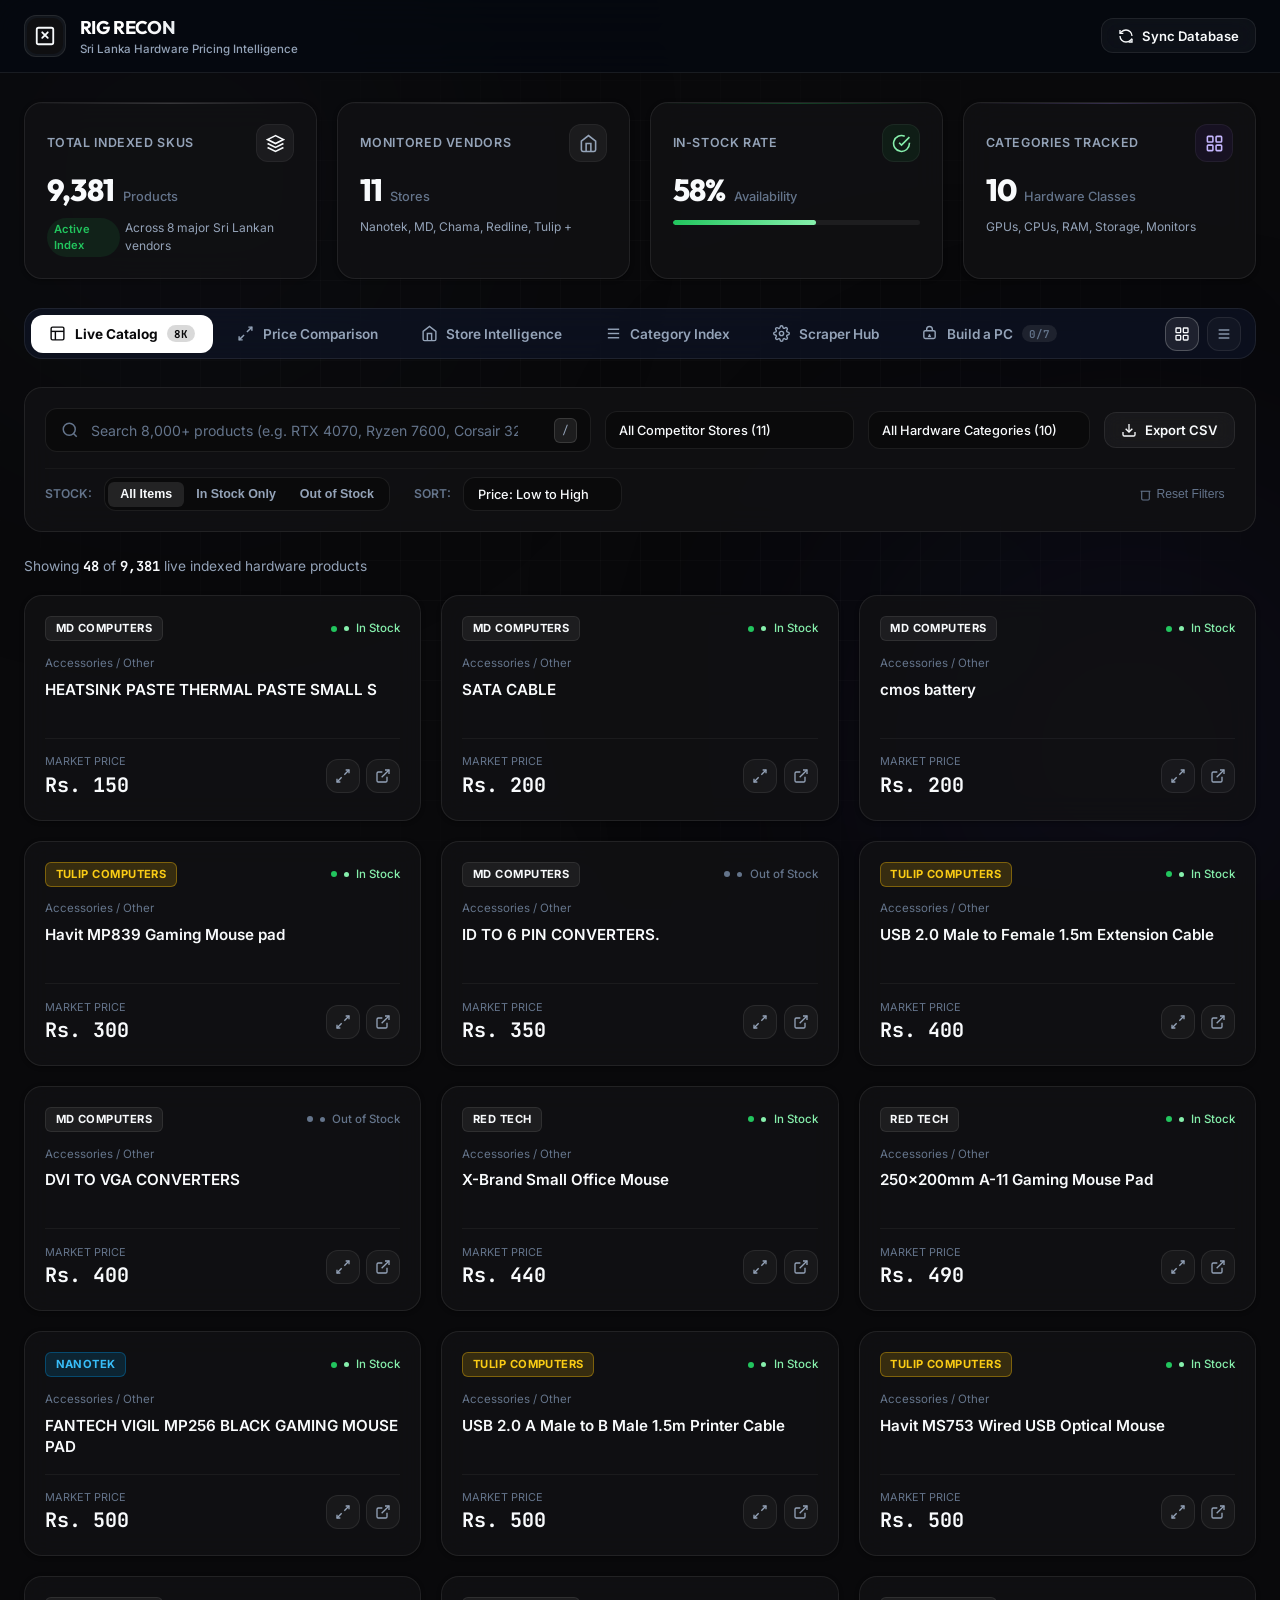
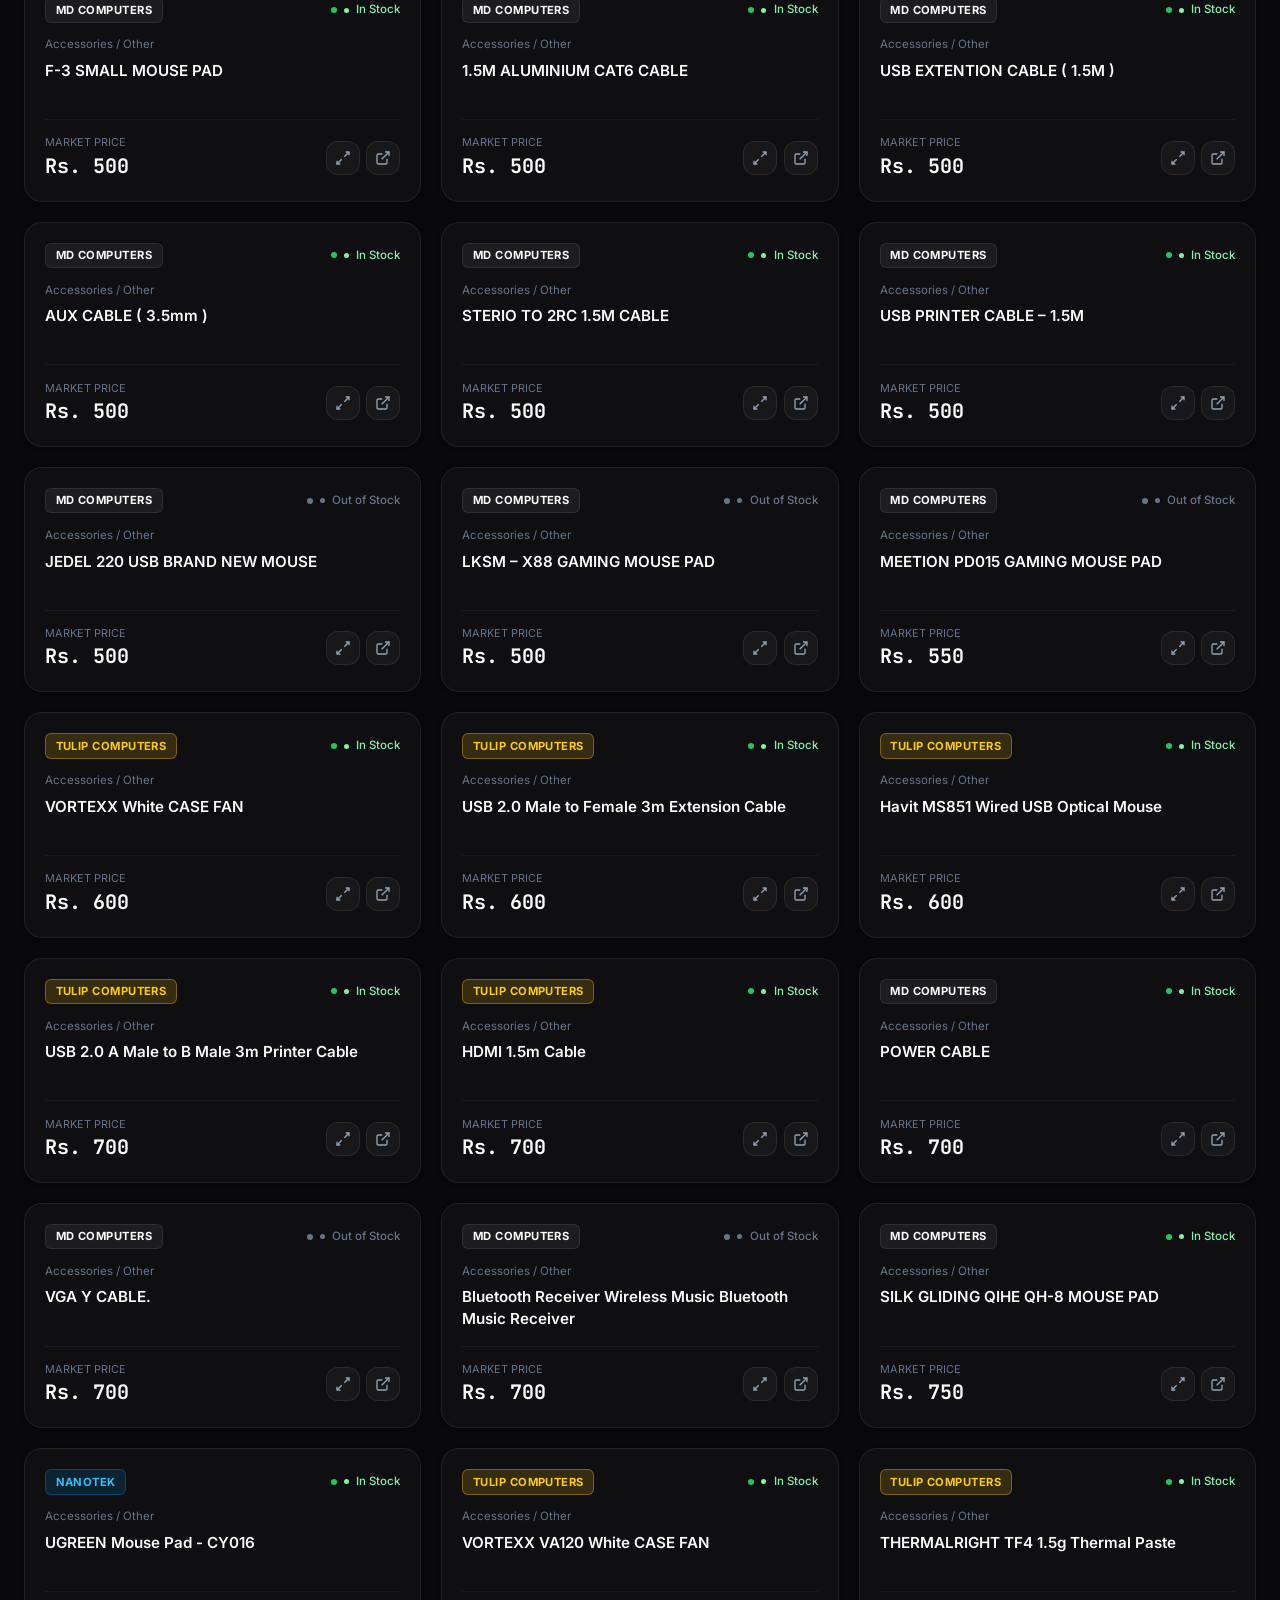
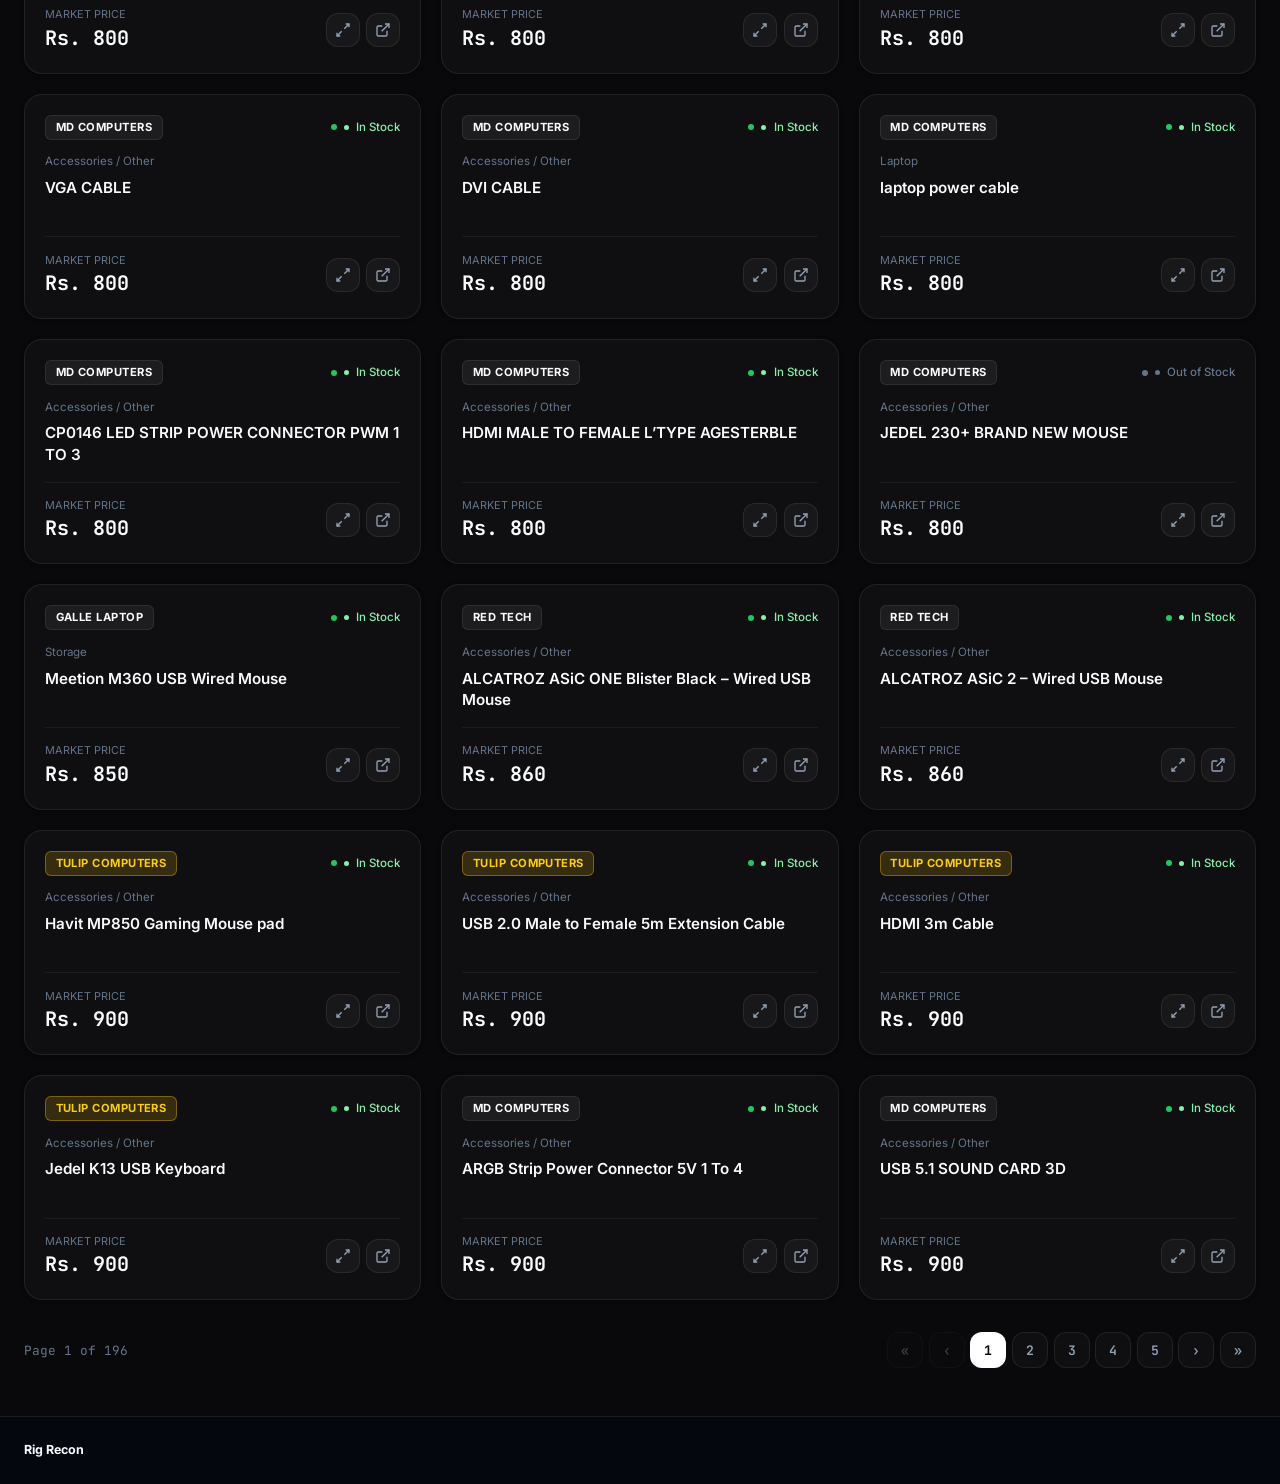
==== commit fd7c39bb: "Clean up footer text in templates and static index" ====
--- a/index.html
+++ b/index.html
@@ -534,13 +534,6 @@
       <div class="footer-inner">
         <div style="display: flex; align-items: center; gap: 0.5rem;">
           <strong style="color: var(--text-primary);">Rig Recon</strong>
-          <span>•</span>
-          <span>B2B Market Pricing Intelligence Platform</span>
-        </div>
-        <div style="display: flex; align-items: center; gap: 1rem;">
-          <span>FastAPI + SQLite + Pure HTML/CSS/JS</span>
-          <span>•</span>
-          <span style="color: var(--text-secondary); font-weight: 600;">Optimal Performance</span>
         </div>
       </div>
     </footer>
--- a/static/css/style.css
+++ b/static/css/style.css
@@ -2166,6 +2166,55 @@
   color: #fb7185;
 }
 
+.build-slot-product-link {
+  color: var(--text-primary);
+  text-decoration: none;
+  display: inline-flex;
+  align-items: center;
+  gap: 0.35rem;
+  transition: color var(--trans-fast);
+}
+
+.build-slot-product-link:hover {
+  color: #00f2fe;
+  text-decoration: underline;
+  text-underline-offset: 3px;
+}
+
+.build-slot-product-link .build-link-icon {
+  flex-shrink: 0;
+  opacity: 0.6;
+  transition: opacity var(--trans-fast), transform var(--trans-fast);
+}
+
+.build-slot-product-link:hover .build-link-icon {
+  opacity: 1;
+  transform: translate(1px, -1px);
+}
+
+.build-slot-visit-btn {
+  display: inline-flex;
+  align-items: center;
+  gap: 0.25rem;
+  background: rgba(0, 242, 254, 0.08);
+  border: 1px solid rgba(0, 242, 254, 0.25);
+  border-radius: var(--radius-sm);
+  color: #00f2fe;
+  text-decoration: none;
+  font-size: 0.68rem;
+  font-family: var(--font-body);
+  font-weight: 600;
+  padding: 0.18rem 0.45rem;
+  transition: background var(--trans-fast), border-color var(--trans-fast), color var(--trans-fast), transform var(--trans-fast);
+}
+
+.build-slot-visit-btn:hover {
+  background: rgba(0, 242, 254, 0.18);
+  border-color: rgba(0, 242, 254, 0.5);
+  color: #fff;
+  transform: translateY(-1px);
+}
+
 /* ── Slot Results List ── */
 .build-slot-results {
   display: flex;
@@ -2218,7 +2267,30 @@
 .build-result-store {
   font-size: 0.66rem;
   color: var(--text-muted);
-  margin-top: 0.1rem;
+  margin-top: 0.15rem;
+  display: flex;
+  align-items: center;
+  gap: 0.4rem;
+}
+
+.build-result-link-btn {
+  display: inline-flex;
+  align-items: center;
+  gap: 0.2rem;
+  color: var(--text-muted);
+  text-decoration: none;
+  font-size: 0.64rem;
+  padding: 0.08rem 0.35rem;
+  border-radius: 3px;
+  background: rgba(255, 255, 255, 0.04);
+  border: 1px solid var(--border-subtle);
+  transition: color var(--trans-fast), background var(--trans-fast), border-color var(--trans-fast);
+}
+
+.build-result-link-btn:hover {
+  color: #00f2fe;
+  background: rgba(0, 242, 254, 0.1);
+  border-color: rgba(0, 242, 254, 0.3);
 }
 
 .build-result-right {
@@ -2387,6 +2459,36 @@
 
 .build-summary-row.has-item .build-summary-row-name {
   color: var(--text-primary);
+}
+
+.build-summary-link {
+  color: var(--text-primary);
+  text-decoration: none;
+  display: inline-flex;
+  align-items: center;
+  gap: 0.25rem;
+  max-width: 100%;
+  overflow: hidden;
+  text-overflow: ellipsis;
+  white-space: nowrap;
+  transition: color var(--trans-fast);
+}
+
+.build-summary-link:hover {
+  color: #00f2fe;
+  text-decoration: underline;
+  text-underline-offset: 2px;
+}
+
+.build-summary-link svg {
+  flex-shrink: 0;
+  opacity: 0.55;
+  transition: opacity var(--trans-fast), transform var(--trans-fast);
+}
+
+.build-summary-link:hover svg {
+  opacity: 1;
+  transform: translate(1px, -1px);
 }
 
 .build-summary-row-price {
